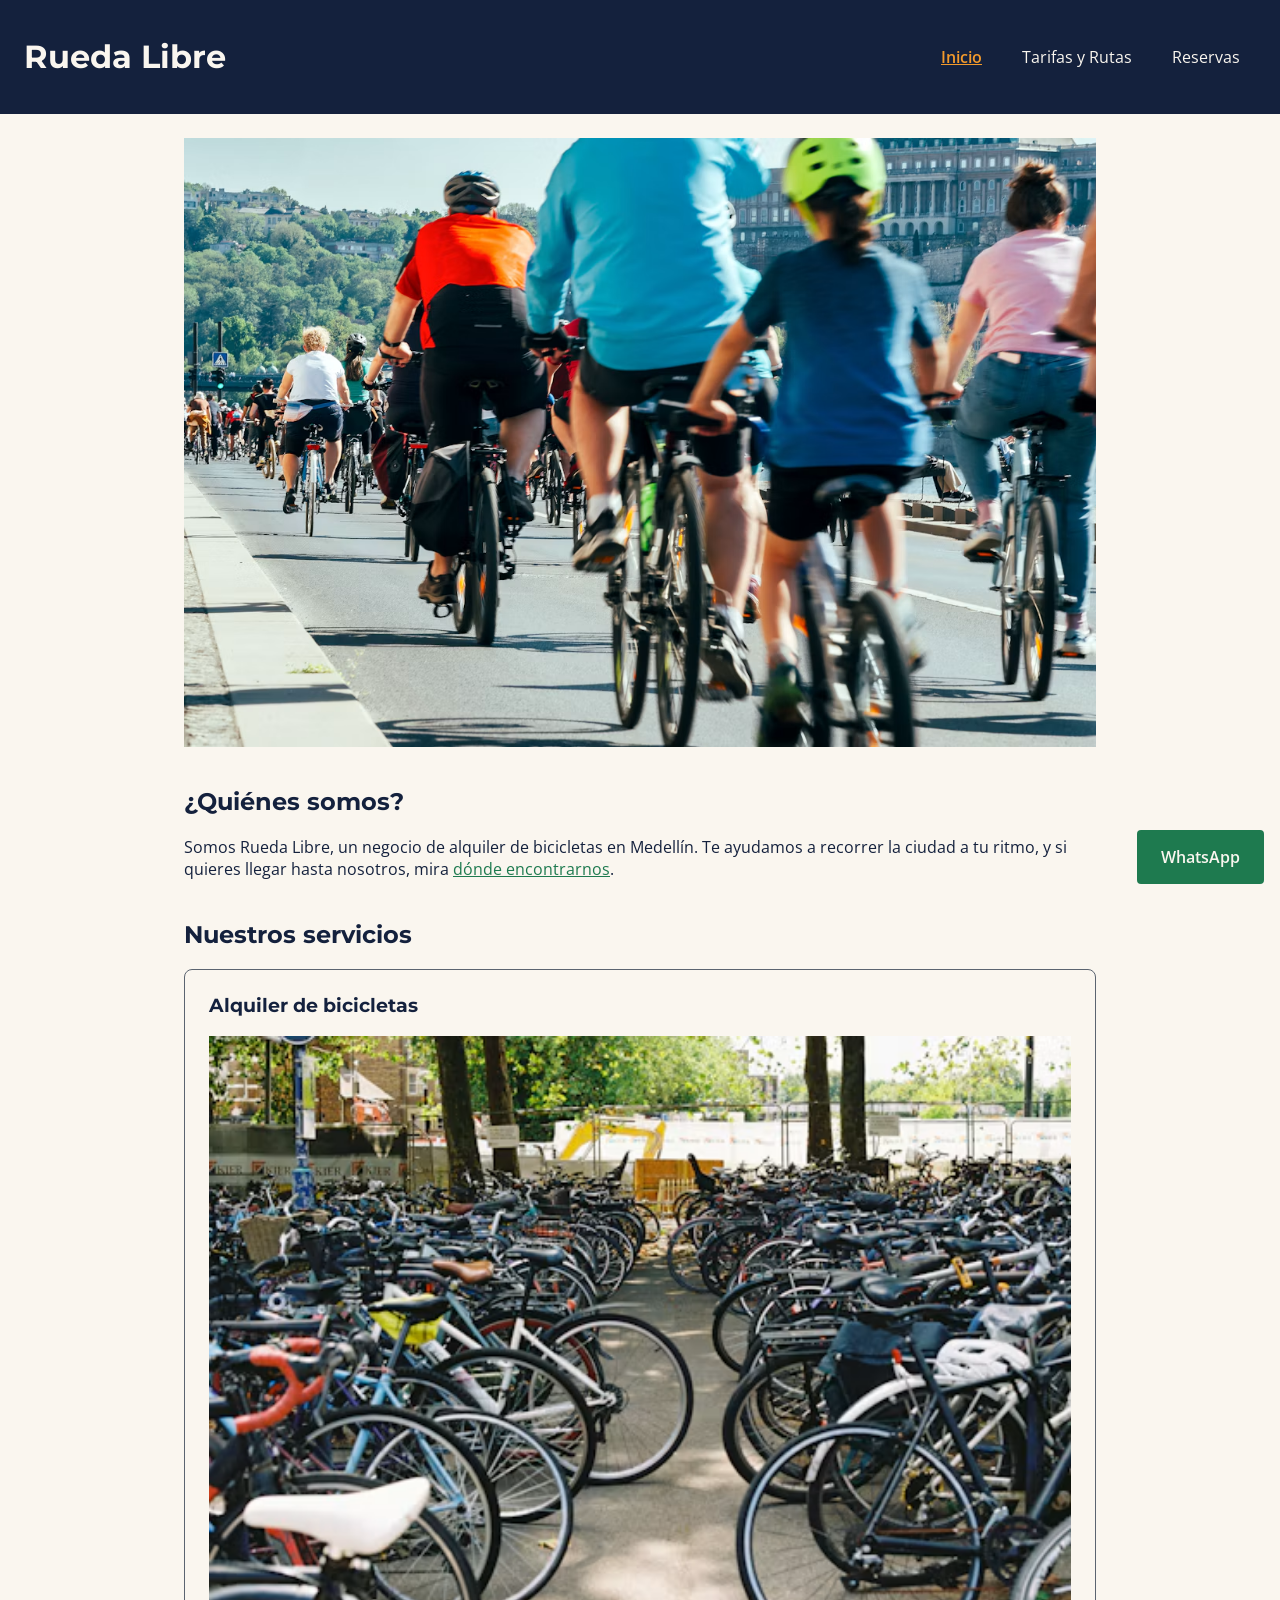
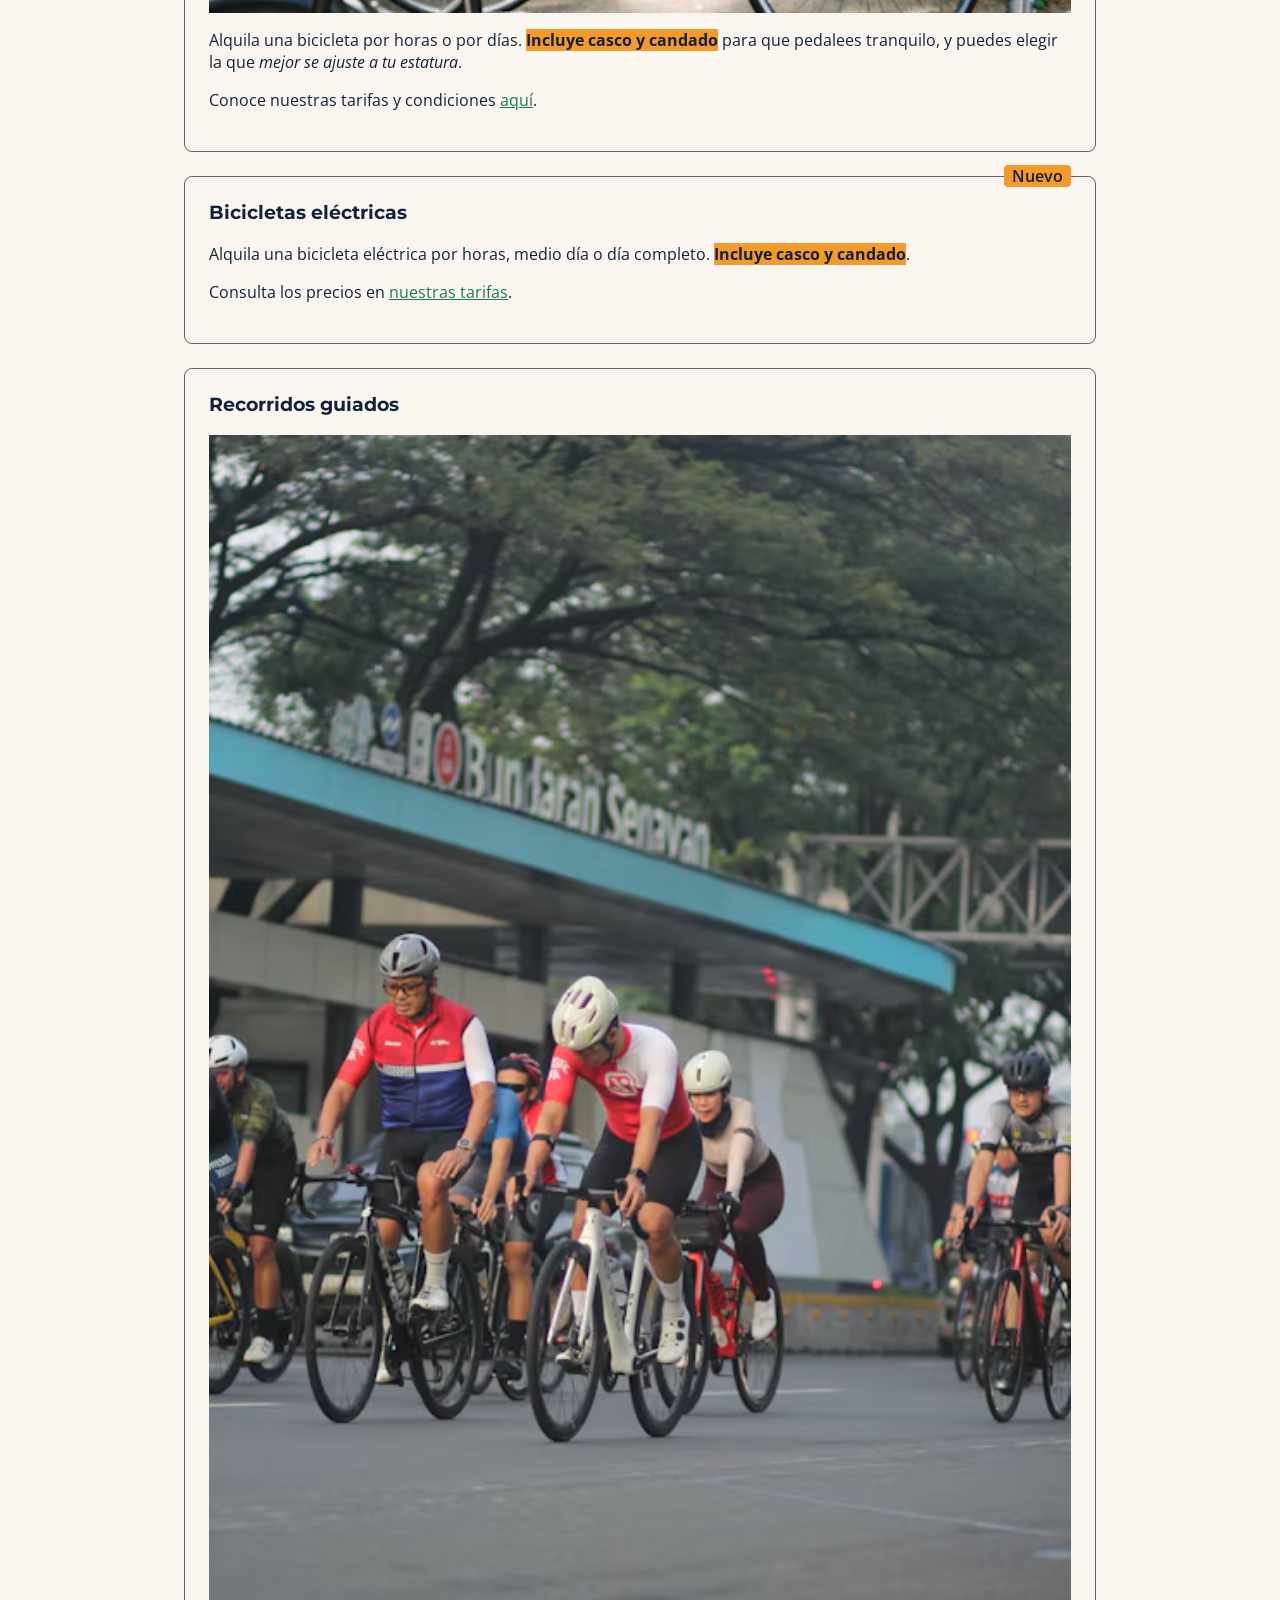
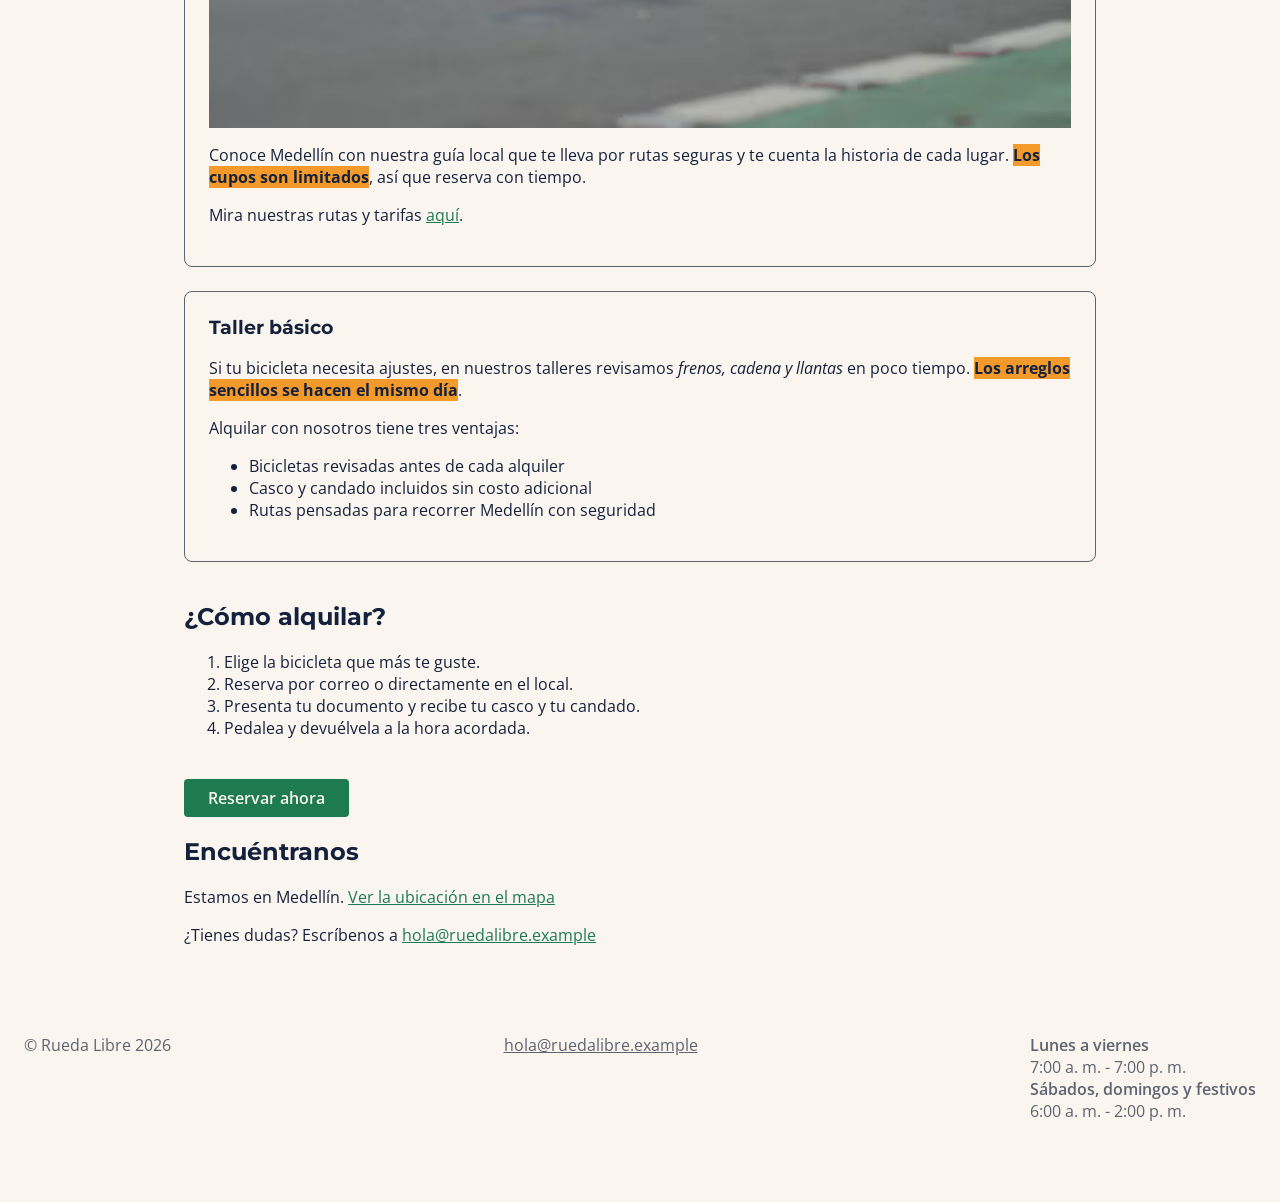
==== index.html @ 0b87446a "feat: distribuye encabezado, menu y pie con flexbox" ====
<!DOCTYPE html>
<html lang="es">

<head>
    <meta charset="UTF-8">
    <meta name="viewport" content="width=device-width, initial-scale=1.0">
    <meta name="description"
        content="Rueda Libre ofrece alquiler de bicicletas en Medellín para recorrer la ciudad a tu ritmo.">
    <title>Rueda Libre | Alquiler de bicicletas en Medellín</title>
    <link rel="preconnect" href="https://fonts.googleapis.com">
    <link rel="preconnect" href="https://fonts.gstatic.com" crossorigin>
    <link href="https://fonts.googleapis.com/css2?family=Montserrat:wght@700&family=Open+Sans:wght@400;600&display=swap" rel="stylesheet">
    <link rel="stylesheet" href="css/styles.css">
</head>

<body>
    <header>
        <h1>Rueda Libre</h1>
        <nav>
            <ul id="menu">
                <li><a class="activo" href="index.html">Inicio</a></li>
                <li><a href="paginas/tarifas.html">Tarifas y Rutas</a></li>
                <li><a href="paginas/reservas.html">Reservas</a></li>
            </ul>
        </nav>
    </header>
    <main>
        <img class="portada" src="img/portada.jpg" alt="Ciclistas recorriendo una calle en Medellín en bicicletas de alquiler" width="600">

        <section>
            <h2>¿Quiénes somos?</h2>
            <p>Somos Rueda Libre, un negocio de alquiler de bicicletas en Medellín. Te ayudamos a recorrer la ciudad a tu ritmo, y si quieres llegar hasta nosotros, mira <a href="#encuentranos">dónde encontrarnos</a>.</p>
        </section>

        <section>
            <h2>Nuestros servicios</h2>

            <article>
                <h3>Alquiler de bicicletas</h3>
                <img src="img/bicicleta.jpg" alt="Bicicletas urbanas estacionadas y apiladas sobre una pared" width="400">
                <p>Alquila una bicicleta por horas o por días. <strong>Incluye casco y candado</strong> para que pedalees tranquilo, y puedes elegir la que <em>mejor se ajuste a tu estatura</em>.</p>
                <p>Conoce nuestras tarifas y condiciones <a href="paginas/tarifas.html">aquí</a>.</p>
            </article>

            <article>
                <span class="etiqueta-nuevo">Nuevo</span>
                <h3>Bicicletas eléctricas</h3>
                <p>Alquila una bicicleta eléctrica por horas, medio día o día completo. <strong>Incluye casco y candado</strong>.</p>
                <p>Consulta los precios en <a href="paginas/tarifas.html">nuestras tarifas</a>.</p>
            </article>

            <article>
                <h3>Recorridos guiados</h3>
                <img src="img/ruta.jpg" alt="Grupo de ciclistas recorriendo la calle por una ruta dada" width="400">
                <p>Conoce Medellín con nuestra guía local que te lleva por rutas seguras y te cuenta la historia de cada lugar. <strong>Los cupos son limitados</strong>, así que reserva con tiempo.</p>
                <p>Mira nuestras rutas y tarifas <a href="paginas/tarifas.html#recorridos">aquí</a>.</p>
            </article>

            <article>
                <h3>Taller básico</h3>
                <p>Si tu bicicleta necesita ajustes, en nuestros talleres revisamos <em>frenos, cadena y llantas</em> en poco tiempo. <strong>Los arreglos sencillos se hacen el mismo día</strong>.</p>
                <p>Alquilar con nosotros tiene tres ventajas:</p>
                <ul>
                    <li>Bicicletas revisadas antes de cada alquiler</li>
                    <li>Casco y candado incluidos sin costo adicional</li>
                    <li>Rutas pensadas para recorrer Medellín con seguridad</li>
                </ul>
            </article>
        </section>

        <section>
            <h2>¿Cómo alquilar?</h2>
            <ol>
                <li>Elige la bicicleta que más te guste.</li>
                <li>Reserva por correo o directamente en el local.</li>
                <li>Presenta tu documento y recibe tu casco y tu candado.</li>
                <li>Pedalea y devuélvela a la hora acordada.</li>
            </ol>
        </section>

        <p><a class="btn-cta" href="paginas/reservas.html">Reservar ahora</a></p>

        <section id="encuentranos">
            <h2>Encuéntranos</h2>
            <p>Estamos en Medellín. <a href="https://maps.app.goo.gl/3kkaaQt13K77TyQ47" target="_blank" rel="noopener noreferrer">Ver la ubicación en el mapa</a></p>
            <p>¿Tienes dudas? Escríbenos a <a href="mailto:hola@ruedalibre.example">hola@ruedalibre.example</a></p>
        </section>
    </main>
    <footer>
        <p>&copy; Rueda Libre 2026</p>
        <address>
            <a href="mailto:hola@ruedalibre.example">hola@ruedalibre.example</a>
        </address>
        <dl>
            <dt>Lunes a viernes</dt>
            <dd>7:00 a. m. - 7:00 p. m.</dd>

            <dt>Sábados, domingos y festivos</dt>
            <dd>6:00 a. m. - 2:00 p. m.</dd>
        </dl>
    </footer>
    <a class="enlace-whatsapp" href="https://wa.me/573000000000" target="_blank" rel="noopener noreferrer">WhatsApp</a>
</body>

</html>
---- css/styles.css ----
/* ==========================================================
   Rueda Libre - Hoja de estilos
   Secciones:
     1. Variables
     2. Base
     3. Navegación (encabezado y menú)
     4. Componentes (incluye el pie de página)
     5. Formulario
   ========================================================== */


/* ----------------------------------------------------------
   1. VARIABLES
   ---------------------------------------------------------- */
:root {
    /* Colores de marca */
    --color-verde-ruta: #1E7A4F;
    --color-naranja-pedal: #F39A2B;
    --color-azul-noche: #14213D;
    --color-crema: #FAF6EF;
    --color-gris-asfalto: #5B6470;

    /* Tipografías, cada una con fuente de respaldo */
    --fuente-titulos: "Montserrat", Arial, sans-serif;
    --fuente-texto: "Open Sans", Arial, sans-serif;

    /* Escala de espaciado */
    --espacio-xs: 0.5rem;
    --espacio-sm: 1rem;
    --espacio-md: 1.5rem;
    --espacio-lg: 2.5rem;
    --espacio-xl: 5rem;
}


/* ----------------------------------------------------------
   2. BASE
   ---------------------------------------------------------- */

/* El ancho de cada elemento incluye relleno y borde */
*,
*::before,
*::after {
    box-sizing: border-box;
}

body {
    margin: 0;
    font-family: var(--fuente-texto);
    color: var(--color-azul-noche);
    background-color: var(--color-crema);
}

h1,
h2,
h3,
h4,
h5,
h6 {
    font-family: var(--fuente-titulos);
    font-weight: 700;
}

img {
    max-width: 100%;
    height: auto;
}

main {
    max-width: 60rem;
    margin: 0 auto;
    padding: var(--espacio-md);
}

section {
    margin-bottom: var(--espacio-lg);
}

strong {
    background-color: var(--color-naranja-pedal);
    color: var(--color-azul-noche);
}

/* Enlaces */
a {
    color: var(--color-verde-ruta);
}

a:hover {
    color: var(--color-azul-noche);
}

/* Indicador de foco compartido por enlaces y campos */
a:focus,
input:focus,
select:focus,
textarea:focus {
    outline: 3px solid var(--color-verde-ruta);
    outline-offset: 0.125rem;
}


/* ----------------------------------------------------------
   3. NAVEGACIÓN
   ---------------------------------------------------------- */

/* ENCABEZADO con Flexbox.
   Contenedor flexible: header. Elementos flexibles: sus hijos
   directos (el nombre o logo, y el nav). */
header {
    display: flex;
    flex-direction: row;               /* eje principal horizontal (es el valor por defecto) */
    justify-content: space-between;    /* nombre en un extremo y menú en el otro */
    align-items: center;               /* centrados verticalmente entre sí */
    flex-wrap: wrap;                   /* si no caben en una línea, el menú baja bajo el nombre */
    gap: var(--espacio-sm);            /* separación mínima entre nombre y menú */
    background-color: var(--color-azul-noche);
    color: var(--color-crema);
    padding: var(--espacio-sm) var(--espacio-md);
}

/* MENÚ con Flexbox.
   Contenedor flexible: el ul. Elementos flexibles: los li.
   gap reemplaza al margin-right y al inline-block de la semana 1. */
#menu {
    display: flex;
    flex-wrap: wrap;                   /* los enlaces pasan a otra línea cuando no caben */
    gap: var(--espacio-xs);            /* separación uniforme entre enlaces */
    list-style: none;                  /* quita las viñetas */
    margin: 0;                         /* quita el margen que el navegador pone al ul */
    padding: 0;
}

/* display: block hace que el relleno del enlace ocupe espacio real,
   sin necesitar inline-block */
#menu a {
    display: block;
    padding: var(--espacio-xs) var(--espacio-sm);
    color: var(--color-crema);
    text-decoration: none;
}

#menu a.activo {
    color: var(--color-naranja-pedal);
    font-weight: 600;
    text-decoration: underline;
}

/* Van después de ".activo": las dos reglas valen (1,1,1) y en un
   empate gana la última */
#menu a:hover,
#menu a:focus {
    background-color: var(--color-naranja-pedal);
    color: var(--color-azul-noche);
}

#menu a:focus {
    outline: 3px solid var(--color-crema);
    outline-offset: 0.125rem;
}


/* ----------------------------------------------------------
   4. COMPONENTES
   ---------------------------------------------------------- */

/* Portada de inicio */
.portada {
    display: block;
    width: 100%;
    min-height: 50vh;
    object-fit: cover;
    margin-bottom: var(--espacio-lg);
}

/* Tarjetas de servicios.
   position: relative convierte cada tarjeta en el punto de
   referencia de la etiqueta "Nuevo" */
article {
    position: relative;
    width: 100%;
    padding: var(--espacio-md);
    margin-bottom: var(--espacio-md);
    border: 1px solid var(--color-gris-asfalto);
    border-radius: 0.5rem;
}

article h3 {
    margin-top: 0;
}

article img {
    display: block;
    width: 100%;
}

/* Etiqueta "Nuevo": position: absolute la saca del flujo, así que
   no desplaza el contenido de la tarjeta */
.etiqueta-nuevo {
    position: absolute;
    top: -0.75rem;
    right: var(--espacio-md);
    padding: 0 var(--espacio-xs);
    border-radius: 0.25rem;
    background-color: var(--color-naranja-pedal);
    color: var(--color-azul-noche);
    font-weight: 600;
}

/* Tablas */
table {
    width: 100%;
    border-collapse: collapse;
    margin-bottom: var(--espacio-md);
}

caption {
    padding: var(--espacio-sm);
    font-weight: 600;
    text-align: left;
}

th,
td {
    padding: var(--espacio-sm);
    border: 1px solid var(--color-gris-asfalto);
    text-align: left;
}

thead th {
    background-color: var(--color-azul-noche);
    color: var(--color-crema);
}

/* Enlaces con apariencia de botón (llamada a la acción y WhatsApp):
   lo que comparten va agrupado */
.btn-cta,
.enlace-whatsapp {
    background-color: var(--color-verde-ruta);
    color: var(--color-crema);
    font-weight: 600;
    text-decoration: none;
    border-radius: 0.25rem;
}

.btn-cta {
    display: inline-block;
    padding: var(--espacio-xs) var(--espacio-md);
}

/* Enlace de WhatsApp siempre visible: position: fixed lo ancla a la
   ventana y se queda en la esquina inferior derecha al hacer scroll */
.enlace-whatsapp {
    position: fixed;
    right: var(--espacio-sm);
    bottom: var(--espacio-sm);
    z-index: 10;
    padding: var(--espacio-sm) var(--espacio-md);
}

.btn-cta:hover,
.btn-cta:focus,
.enlace-whatsapp:hover,
.enlace-whatsapp:focus {
    background-color: var(--color-naranja-pedal);
    color: var(--color-azul-noche);
}

.btn-cta:focus,
.enlace-whatsapp:focus {
    outline: 3px solid var(--color-azul-noche);
    outline-offset: 0.2rem;
}

/* PIE DE PÁGINA con Flexbox.
   Contenedor flexible: footer. Elementos flexibles: sus tres hijos
   directos (marca, contacto y horario). */
footer {
    display: flex;
    flex-direction: row;               /* los tres bloques en fila */
    justify-content: space-between;    /* separados de forma uniforme: el primero y el último tocan los extremos */
    align-items: flex-start;           /* alineados por arriba (no estirados ni centrados) */
    flex-wrap: wrap;                   /* en pantallas estrechas los bloques bajan de línea */
    gap: var(--espacio-md);            /* separación mínima entre bloques y entre líneas */
    color: var(--color-gris-asfalto);
    padding: var(--espacio-md);
    /* Deja libre la zona que cubre el enlace flotante de WhatsApp */
    padding-bottom: var(--espacio-xl);
}

/* Los tres bloques sin márgenes por defecto, para que queden
   alineados por arriba exactamente */
footer p,
footer address,
footer dl {
    margin: 0;
}

/* address viene en cursiva por defecto en el navegador */
footer address {
    font-style: normal;
}

/* dd trae un margen izquierdo por defecto */
footer dd {
    margin-left: 0;
}

footer dt {
    font-weight: 600;
}

footer a {
    color: var(--color-gris-asfalto);
}


/* ----------------------------------------------------------
   5. FORMULARIO
   ---------------------------------------------------------- */
fieldset {
    min-width: 0;
    margin: 0 0 var(--espacio-md);
    padding: var(--espacio-md);
    border: 1px solid var(--color-gris-asfalto);
    border-radius: 0.5rem;
}

legend {
    padding: 0 var(--espacio-xs);
    font-weight: 600;
}

fieldset p {
    margin: 0 0 var(--espacio-sm);
}

input,
select,
textarea {
    font-family: var(--fuente-texto);
    color: var(--color-azul-noche);
    border: 2px solid var(--color-gris-asfalto);
    border-radius: 0.25rem;
    padding: var(--espacio-xs);
}

input:not([type="radio"]):not([type="checkbox"]),
select,
textarea {
    display: block;
    width: 100%;
    margin-top: var(--espacio-xs);
}

input:focus,
select:focus,
textarea:focus {
    border-color: var(--color-verde-ruta);
}

button {
    background-color: var(--color-verde-ruta);
    color: var(--color-crema);
    font-family: var(--fuente-texto);
    font-weight: 600;
    padding: var(--espacio-sm) var(--espacio-lg);
    border: 2px solid var(--color-verde-ruta);
    border-radius: 0.25rem;
    cursor: pointer;
}

button:hover,
button:focus {
    background-color: var(--color-azul-noche);
    border-color: var(--color-azul-noche);
    color: var(--color-crema);
}

button:focus {
    outline: 3px solid var(--color-naranja-pedal);
    outline-offset: 0.2rem;
}
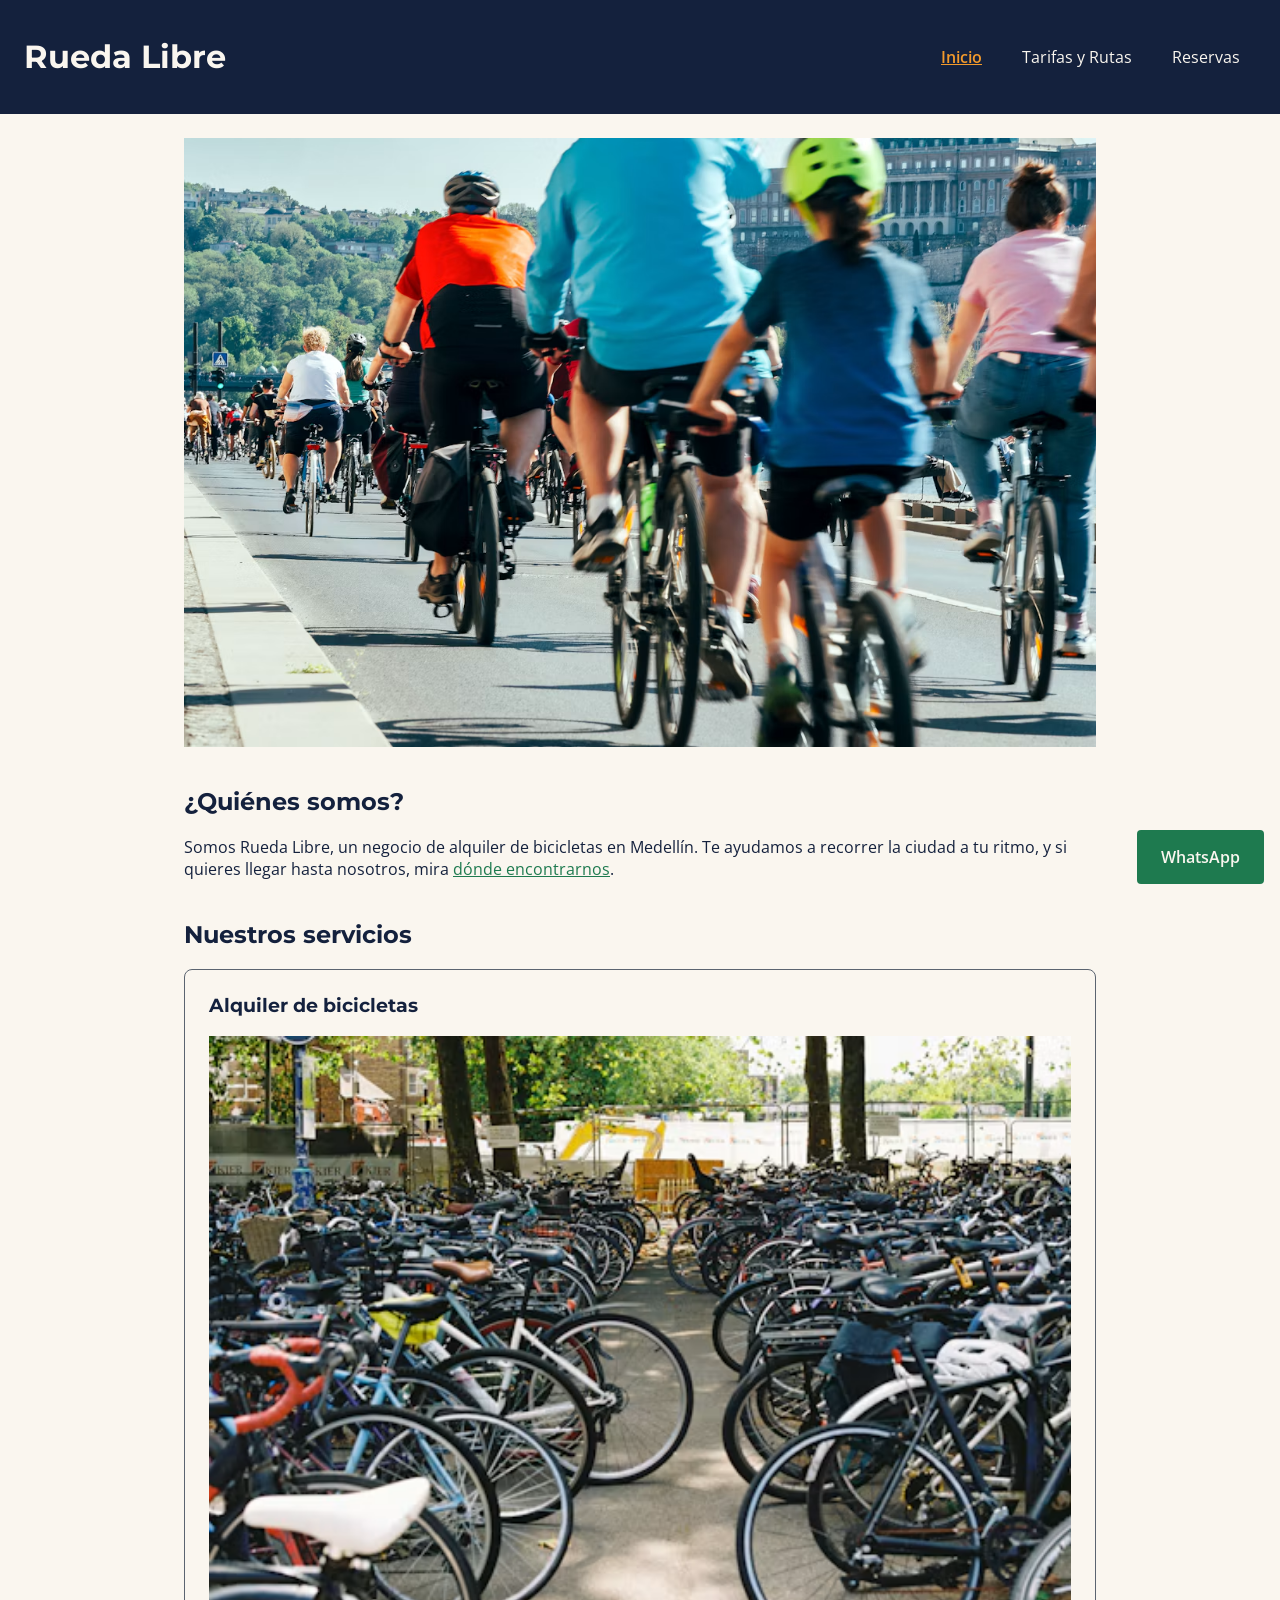
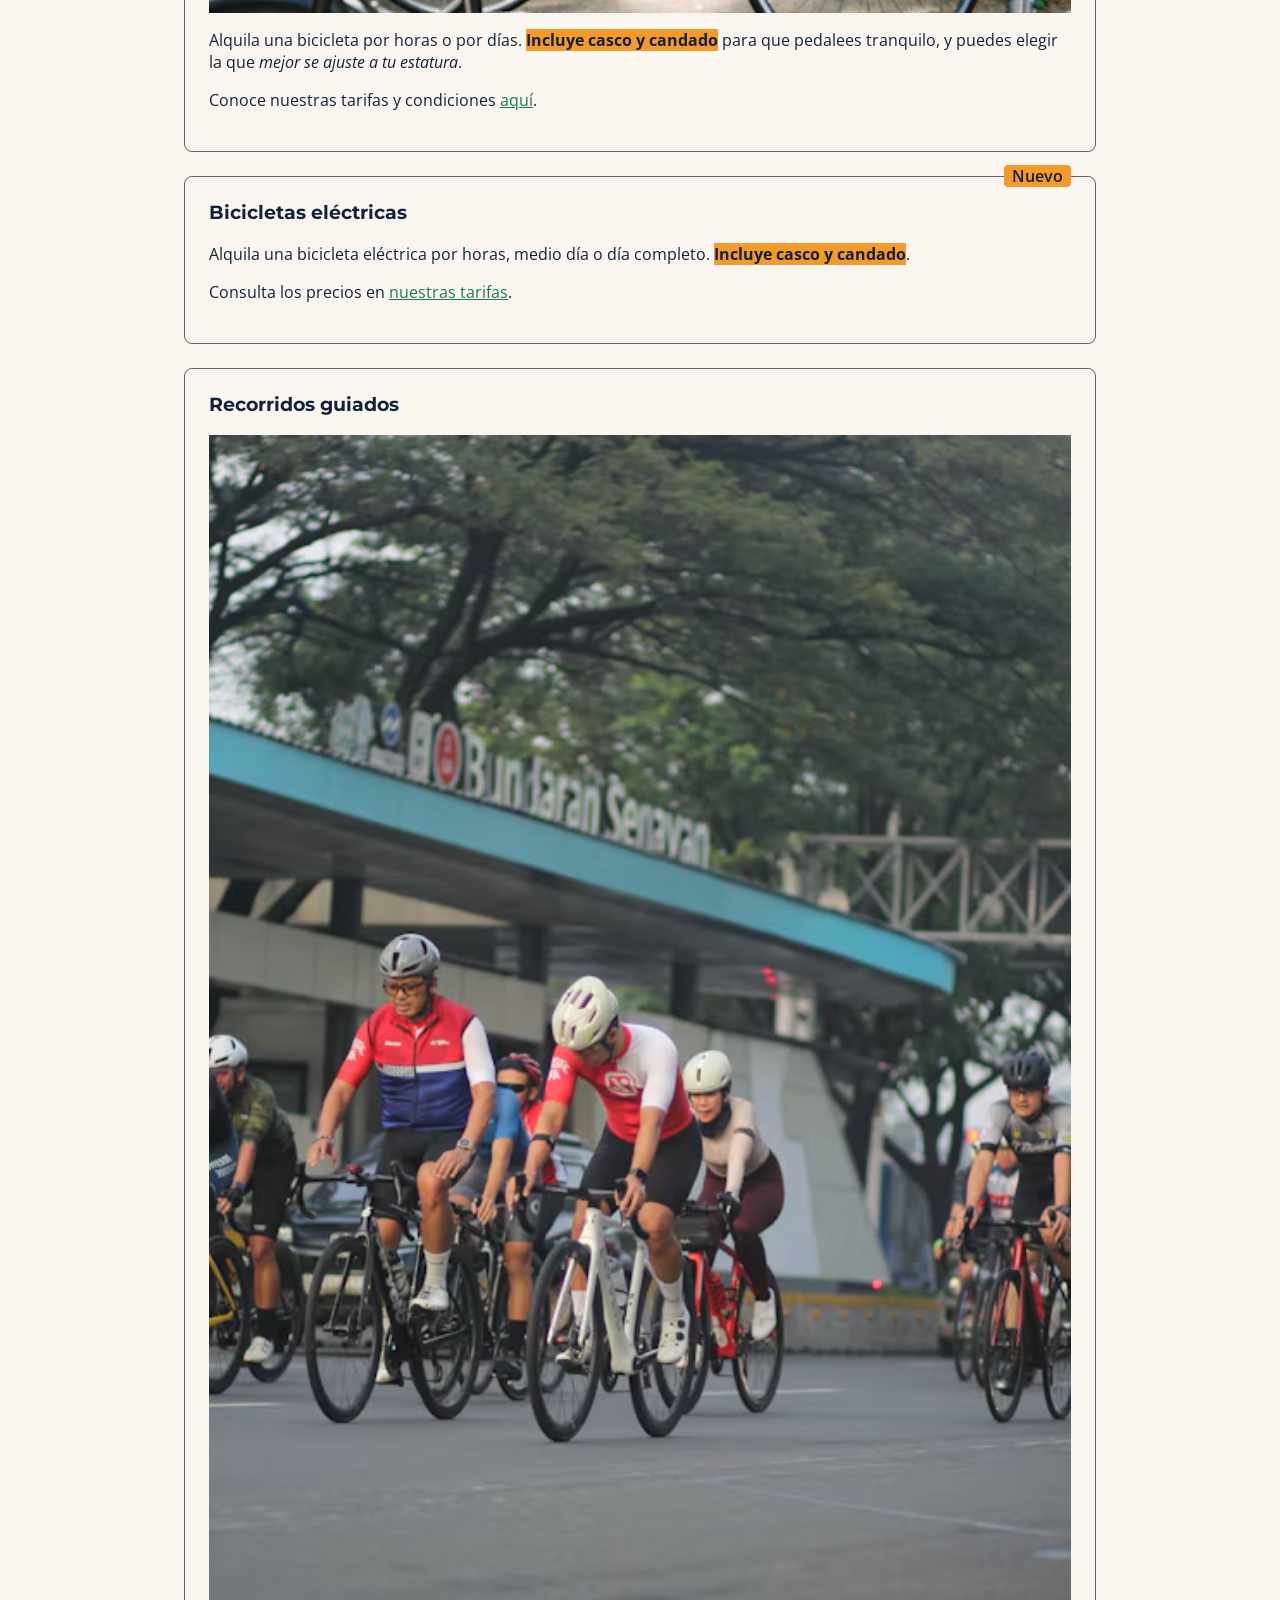
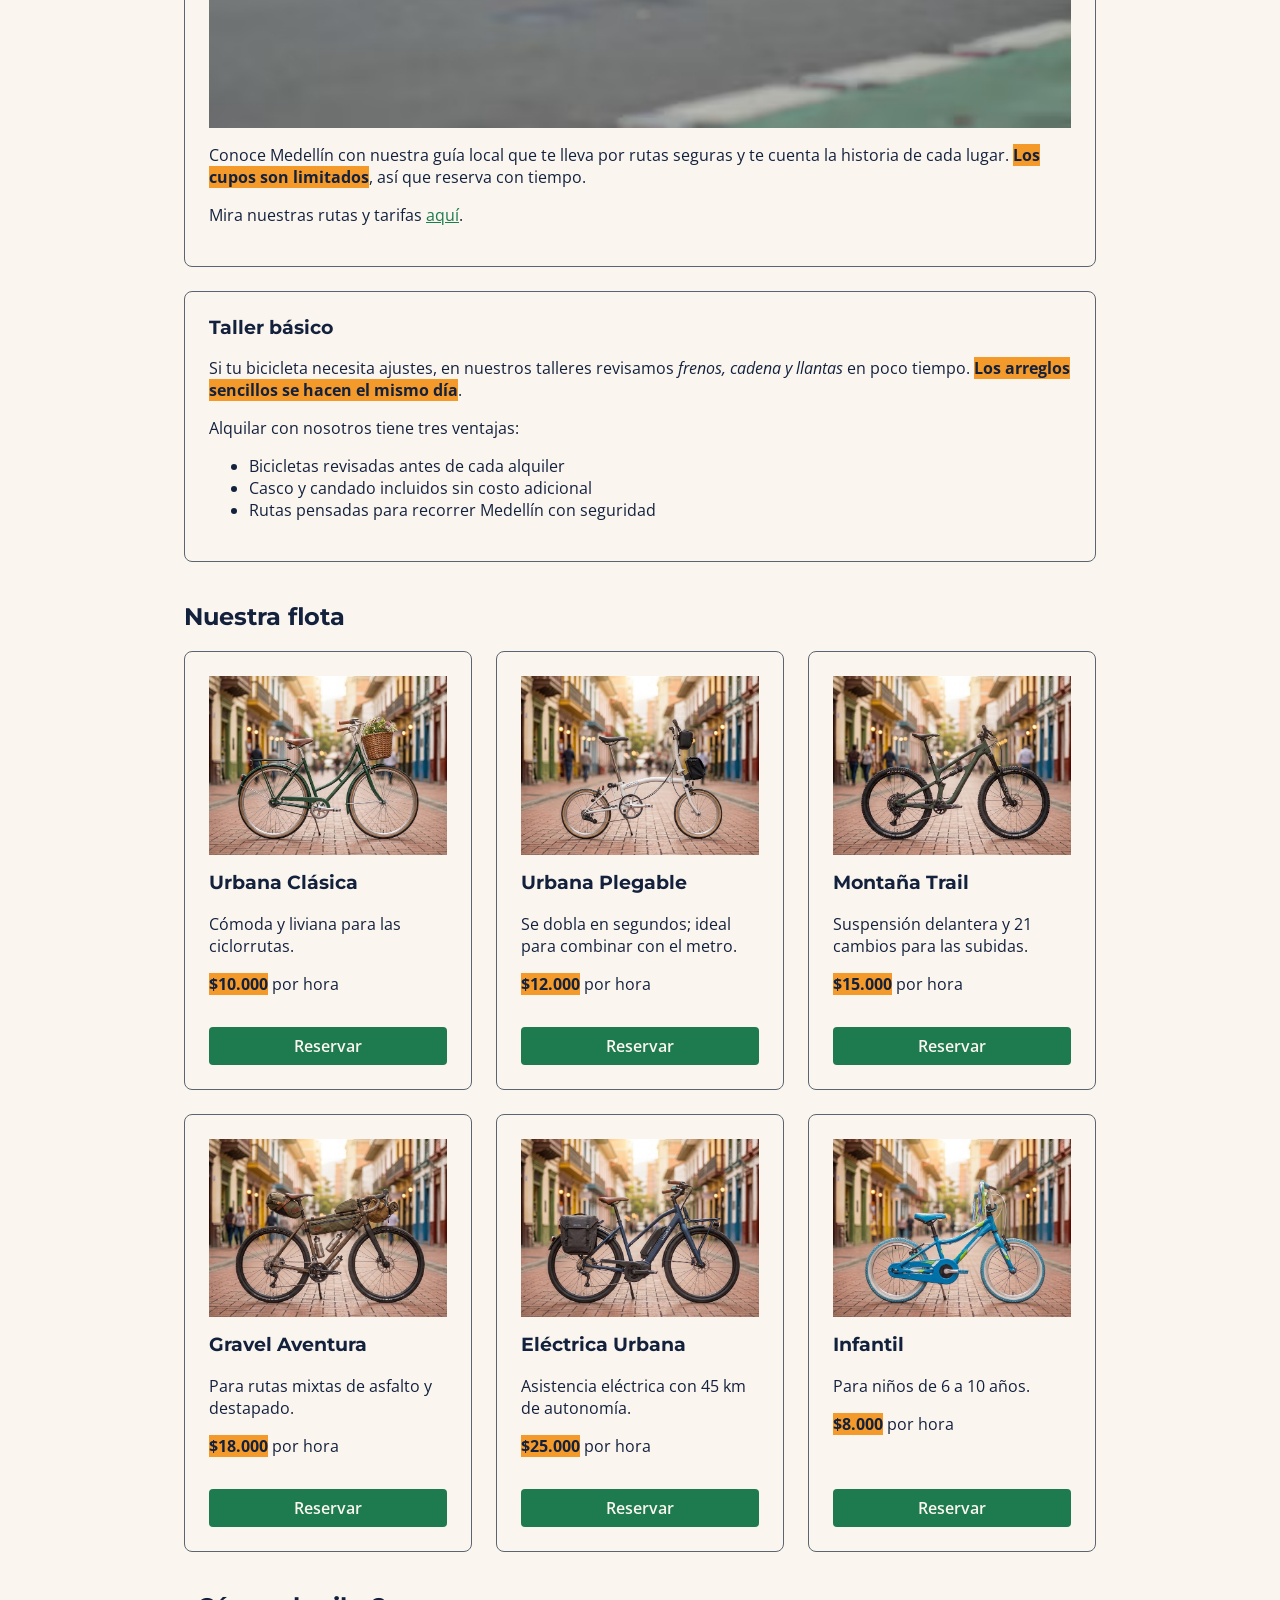
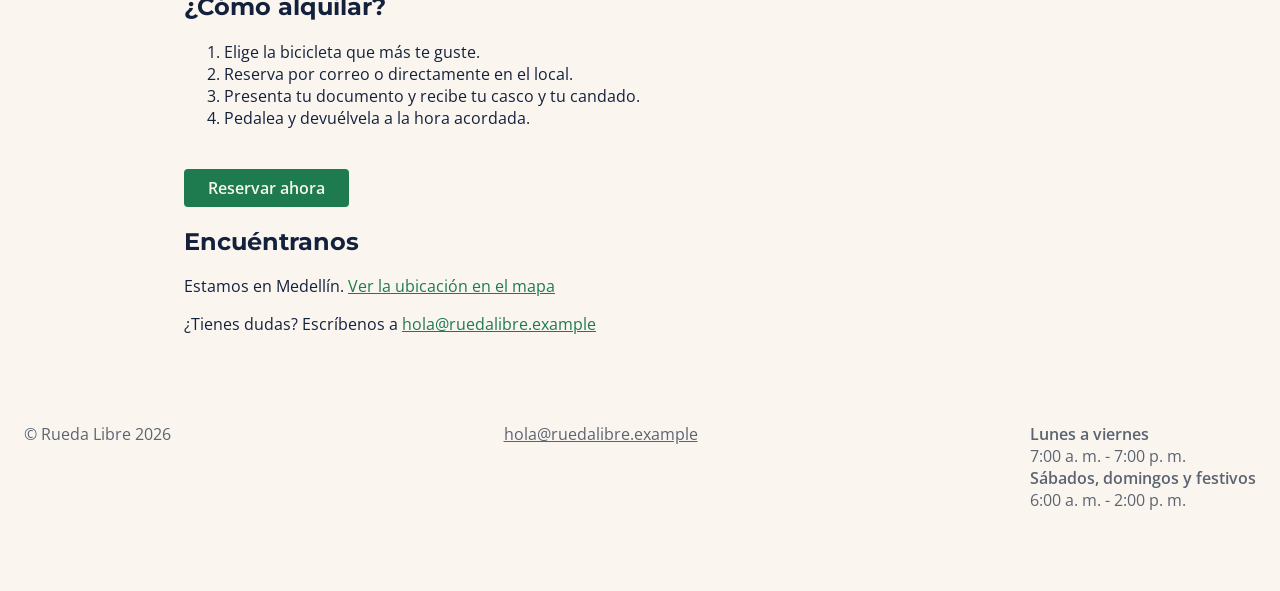
==== commit 8a1b322a: "Agrega sección Nuestra flota con Grid y Flexbox" ====
--- a/index.html
+++ b/index.html
@@ -69,6 +69,72 @@
         </section>
 
         <section>
+            <h2>Nuestra flota</h2>
+
+            <div class="flota-grid">
+                <article>
+                    <div class="modelo-info">
+                        <img src="img/flota/urbana-clasica.jpg" alt="Bicicleta Urbana Clásica" width="400" height="300">
+                        <h3>Urbana Clásica</h3>
+                        <p>Cómoda y liviana para las ciclorrutas.</p>
+                        <p><strong>$10.000</strong> por hora</p>
+                    </div>
+                    <a class="btn-cta" href="paginas/reservas.html" aria-label="Reservar Urbana Clásica">Reservar</a>
+                </article>
+
+                <article>
+                    <div class="modelo-info">
+                        <img src="img/flota/urbana-plegable.jpg" alt="Bicicleta Urbana Plegable" width="400" height="300">
+                        <h3>Urbana Plegable</h3>
+                        <p>Se dobla en segundos; ideal para combinar con el metro.</p>
+                        <p><strong>$12.000</strong> por hora</p>
+                    </div>
+                    <a class="btn-cta" href="paginas/reservas.html" aria-label="Reservar Urbana Plegable">Reservar</a>
+                </article>
+
+                <article>
+                    <div class="modelo-info">
+                        <img src="img/flota/montana-trail.jpg" alt="Bicicleta Montaña Trail" width="400" height="300">
+                        <h3>Montaña Trail</h3>
+                        <p>Suspensión delantera y 21 cambios para las subidas.</p>
+                        <p><strong>$15.000</strong> por hora</p>
+                    </div>
+                    <a class="btn-cta" href="paginas/reservas.html" aria-label="Reservar Montaña Trail">Reservar</a>
+                </article>
+
+                <article>
+                    <div class="modelo-info">
+                        <img src="img/flota/gravel-aventura.jpg" alt="Bicicleta Gravel Aventura" width="400" height="300">
+                        <h3>Gravel Aventura</h3>
+                        <p>Para rutas mixtas de asfalto y destapado.</p>
+                        <p><strong>$18.000</strong> por hora</p>
+                    </div>
+                    <a class="btn-cta" href="paginas/reservas.html" aria-label="Reservar Gravel Aventura">Reservar</a>
+                </article>
+
+                <article>
+                    <div class="modelo-info">
+                        <img src="img/flota/electrica-urbana.jpg" alt="Bicicleta Eléctrica Urbana" width="400" height="300">
+                        <h3>Eléctrica Urbana</h3>
+                        <p>Asistencia eléctrica con 45 km de autonomía.</p>
+                        <p><strong>$25.000</strong> por hora</p>
+                    </div>
+                    <a class="btn-cta" href="paginas/reservas.html" aria-label="Reservar Eléctrica Urbana">Reservar</a>
+                </article>
+
+                <article>
+                    <div class="modelo-info">
+                        <img src="img/flota/infantil.jpg" alt="Bicicleta Infantil" width="400" height="300">
+                        <h3>Infantil</h3>
+                        <p>Para niños de 6 a 10 años.</p>
+                        <p><strong>$8.000</strong> por hora</p>
+                    </div>
+                    <a class="btn-cta" href="paginas/reservas.html" aria-label="Reservar Infantil">Reservar</a>
+                </article>
+            </div>
+        </section>
+
+        <section>
             <h2>¿Cómo alquilar?</h2>
             <ol>
                 <li>Elige la bicicleta que más te guste.</li>
--- a/css/styles.css
+++ b/css/styles.css
@@ -1,30 +1,12 @@
-/* ==========================================================
-   Rueda Libre - Hoja de estilos
-   Secciones:
-     1. Variables
-     2. Base
-     3. Navegación (encabezado y menú)
-     4. Componentes (incluye el pie de página)
-     5. Formulario
-   ========================================================== */
-
-
-/* ----------------------------------------------------------
-   1. VARIABLES
-   ---------------------------------------------------------- */
+/* 1. VARIABLES */
 :root {
-    /* Colores de marca */
     --color-verde-ruta: #1E7A4F;
     --color-naranja-pedal: #F39A2B;
     --color-azul-noche: #14213D;
     --color-crema: #FAF6EF;
     --color-gris-asfalto: #5B6470;
-
-    /* Tipografías, cada una con fuente de respaldo */
     --fuente-titulos: "Montserrat", Arial, sans-serif;
     --fuente-texto: "Open Sans", Arial, sans-serif;
-
-    /* Escala de espaciado */
     --espacio-xs: 0.5rem;
     --espacio-sm: 1rem;
     --espacio-md: 1.5rem;
@@ -32,12 +14,7 @@
     --espacio-xl: 5rem;
 }
 
-
-/* ----------------------------------------------------------
-   2. BASE
-   ---------------------------------------------------------- */
-
-/* El ancho de cada elemento incluye relleno y borde */
+/* 2. BASE */
 *,
 *::before,
 *::after {
@@ -81,7 +58,6 @@
     color: var(--color-azul-noche);
 }
 
-/* Enlaces */
 a {
     color: var(--color-verde-ruta);
 }
@@ -90,7 +66,6 @@
     color: var(--color-azul-noche);
 }
 
-/* Indicador de foco compartido por enlaces y campos */
 a:focus,
 input:focus,
 select:focus,
@@ -99,40 +74,28 @@
     outline-offset: 0.125rem;
 }
 
-
-/* ----------------------------------------------------------
-   3. NAVEGACIÓN
-   ---------------------------------------------------------- */
-
-/* ENCABEZADO con Flexbox.
-   Contenedor flexible: header. Elementos flexibles: sus hijos
-   directos (el nombre o logo, y el nav). */
+/* 3. NAVEGACIÓN */
 header {
     display: flex;
-    flex-direction: row;               /* eje principal horizontal (es el valor por defecto) */
-    justify-content: space-between;    /* nombre en un extremo y menú en el otro */
-    align-items: center;               /* centrados verticalmente entre sí */
-    flex-wrap: wrap;                   /* si no caben en una línea, el menú baja bajo el nombre */
-    gap: var(--espacio-sm);            /* separación mínima entre nombre y menú */
+    flex-direction: row;
+    justify-content: space-between;
+    align-items: center;
+    flex-wrap: wrap;
+    gap: var(--espacio-sm);
     background-color: var(--color-azul-noche);
     color: var(--color-crema);
     padding: var(--espacio-sm) var(--espacio-md);
 }
 
-/* MENÚ con Flexbox.
-   Contenedor flexible: el ul. Elementos flexibles: los li.
-   gap reemplaza al margin-right y al inline-block de la semana 1. */
 #menu {
     display: flex;
-    flex-wrap: wrap;                   /* los enlaces pasan a otra línea cuando no caben */
-    gap: var(--espacio-xs);            /* separación uniforme entre enlaces */
-    list-style: none;                  /* quita las viñetas */
-    margin: 0;                         /* quita el margen que el navegador pone al ul */
+    flex-wrap: wrap;
+    gap: var(--espacio-xs);
+    list-style: none;
+    margin: 0;
     padding: 0;
 }
 
-/* display: block hace que el relleno del enlace ocupe espacio real,
-   sin necesitar inline-block */
 #menu a {
     display: block;
     padding: var(--espacio-xs) var(--espacio-sm);
@@ -146,8 +109,6 @@
     text-decoration: underline;
 }
 
-/* Van después de ".activo": las dos reglas valen (1,1,1) y en un
-   empate gana la última */
 #menu a:hover,
 #menu a:focus {
     background-color: var(--color-naranja-pedal);
@@ -159,12 +120,7 @@
     outline-offset: 0.125rem;
 }
 
-
-/* ----------------------------------------------------------
-   4. COMPONENTES
-   ---------------------------------------------------------- */
-
-/* Portada de inicio */
+/* 4. COMPONENTES */
 .portada {
     display: block;
     width: 100%;
@@ -173,9 +129,6 @@
     margin-bottom: var(--espacio-lg);
 }
 
-/* Tarjetas de servicios.
-   position: relative convierte cada tarjeta en el punto de
-   referencia de la etiqueta "Nuevo" */
 article {
     position: relative;
     width: 100%;
@@ -194,8 +147,6 @@
     width: 100%;
 }
 
-/* Etiqueta "Nuevo": position: absolute la saca del flujo, así que
-   no desplaza el contenido de la tarjeta */
 .etiqueta-nuevo {
     position: absolute;
     top: -0.75rem;
@@ -207,7 +158,6 @@
     font-weight: 600;
 }
 
-/* Tablas */
 table {
     width: 100%;
     border-collapse: collapse;
@@ -232,8 +182,6 @@
     color: var(--color-crema);
 }
 
-/* Enlaces con apariencia de botón (llamada a la acción y WhatsApp):
-   lo que comparten va agrupado */
 .btn-cta,
 .enlace-whatsapp {
     background-color: var(--color-verde-ruta);
@@ -248,8 +196,6 @@
     padding: var(--espacio-xs) var(--espacio-md);
 }
 
-/* Enlace de WhatsApp siempre visible: position: fixed lo ancla a la
-   ventana y se queda en la esquina inferior derecha al hacer scroll */
 .enlace-whatsapp {
     position: fixed;
     right: var(--espacio-sm);
@@ -272,36 +218,53 @@
     outline-offset: 0.2rem;
 }
 
-/* PIE DE PÁGINA con Flexbox.
-   Contenedor flexible: footer. Elementos flexibles: sus tres hijos
-   directos (marca, contacto y horario). */
+.flota-grid {
+    display: grid;
+    grid-template-columns: repeat(auto-fit, minmax(17rem, 1fr));
+    gap: var(--espacio-md);
+    align-items: stretch;
+}
+
+.flota-grid article {
+    display: flex;
+    flex-direction: column;
+    justify-content: space-between;
+    margin-bottom: 0;
+}
+
+.flota-grid img {
+    aspect-ratio: 4 / 3;
+    object-fit: cover;
+    margin-bottom: var(--espacio-sm);
+}
+
+.flota-grid .btn-cta {
+    margin-top: var(--espacio-sm);
+    text-align: center;
+}
+
 footer {
     display: flex;
-    flex-direction: row;               /* los tres bloques en fila */
-    justify-content: space-between;    /* separados de forma uniforme: el primero y el último tocan los extremos */
-    align-items: flex-start;           /* alineados por arriba (no estirados ni centrados) */
-    flex-wrap: wrap;                   /* en pantallas estrechas los bloques bajan de línea */
-    gap: var(--espacio-md);            /* separación mínima entre bloques y entre líneas */
+    flex-direction: row;
+    justify-content: space-between;
+    align-items: flex-start;
+    flex-wrap: wrap;
+    gap: var(--espacio-md);
     color: var(--color-gris-asfalto);
     padding: var(--espacio-md);
-    /* Deja libre la zona que cubre el enlace flotante de WhatsApp */
     padding-bottom: var(--espacio-xl);
 }
 
-/* Los tres bloques sin márgenes por defecto, para que queden
-   alineados por arriba exactamente */
 footer p,
 footer address,
 footer dl {
     margin: 0;
 }
 
-/* address viene en cursiva por defecto en el navegador */
 footer address {
     font-style: normal;
 }
 
-/* dd trae un margen izquierdo por defecto */
 footer dd {
     margin-left: 0;
 }
@@ -314,10 +277,7 @@
     color: var(--color-gris-asfalto);
 }
 
-
-/* ----------------------------------------------------------
-   5. FORMULARIO
-   ---------------------------------------------------------- */
+/* 5. FORMULARIO */
 fieldset {
     min-width: 0;
     margin: 0 0 var(--espacio-md);
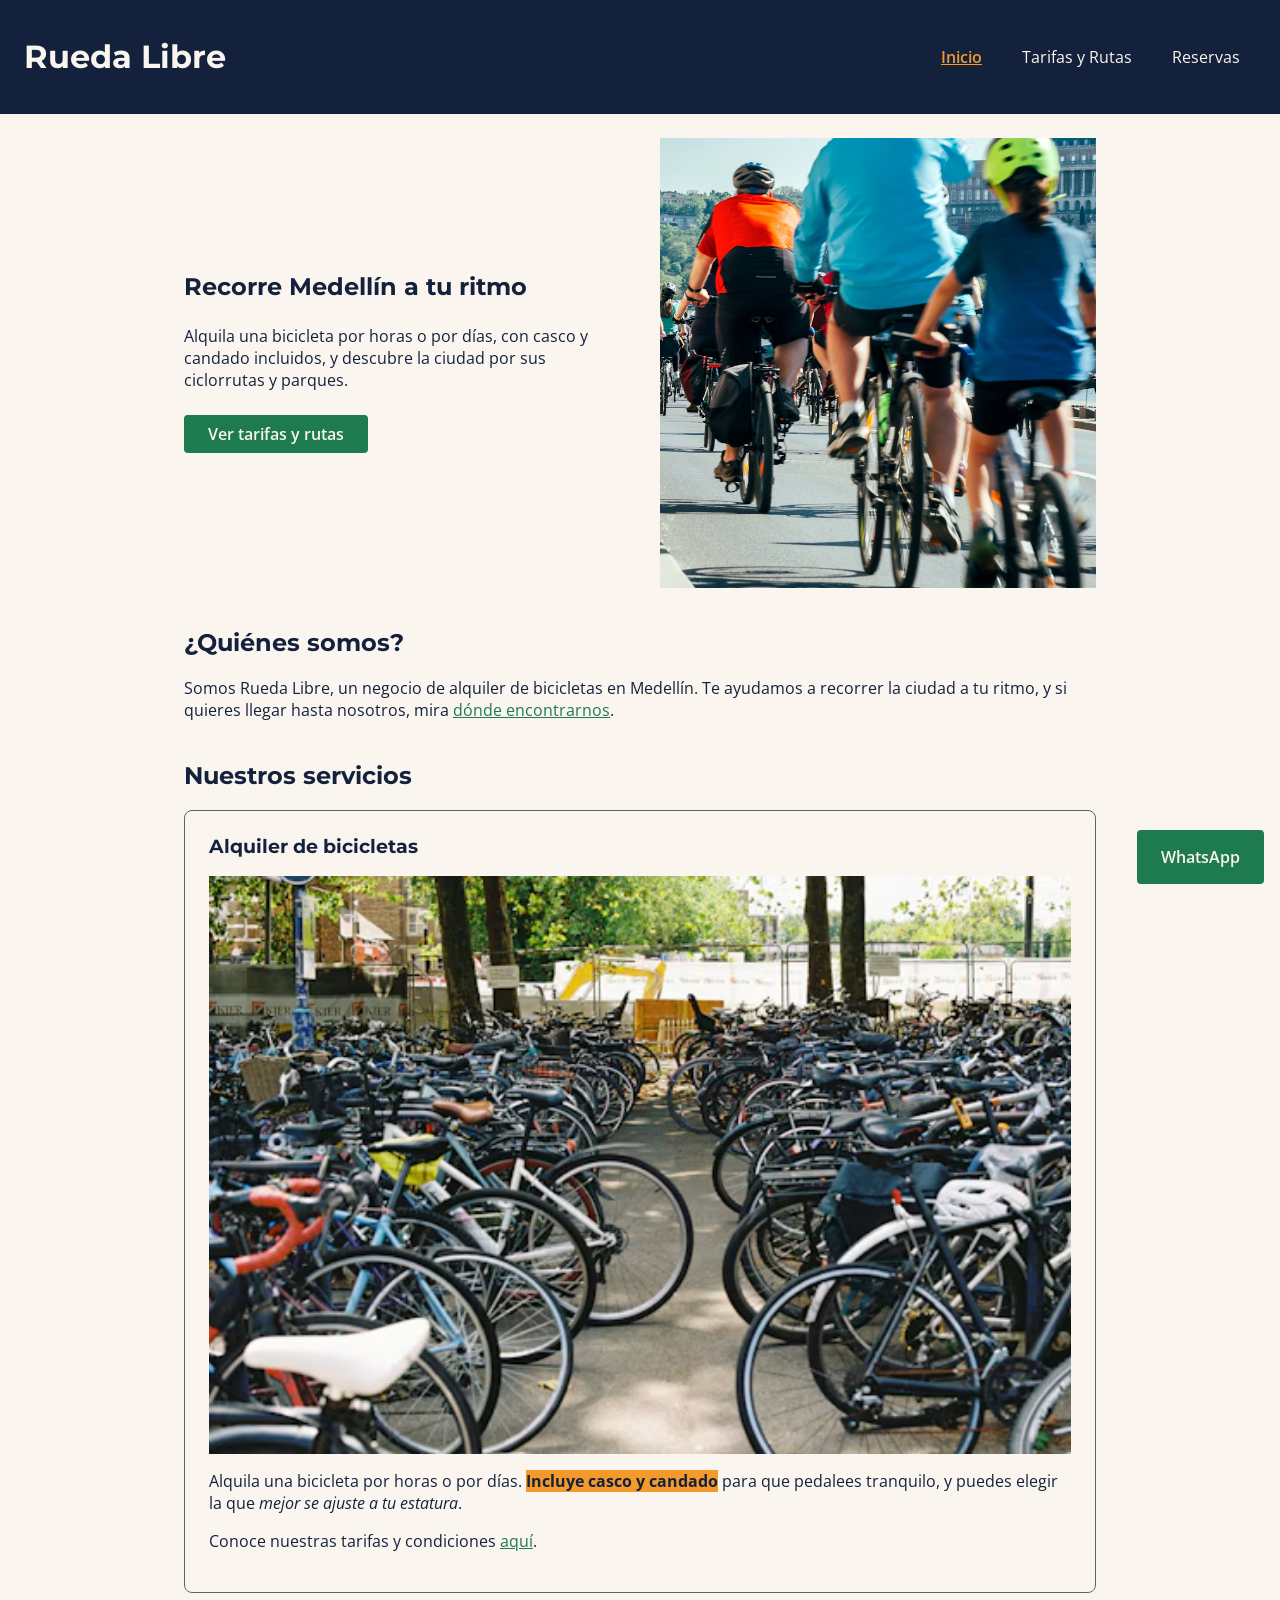
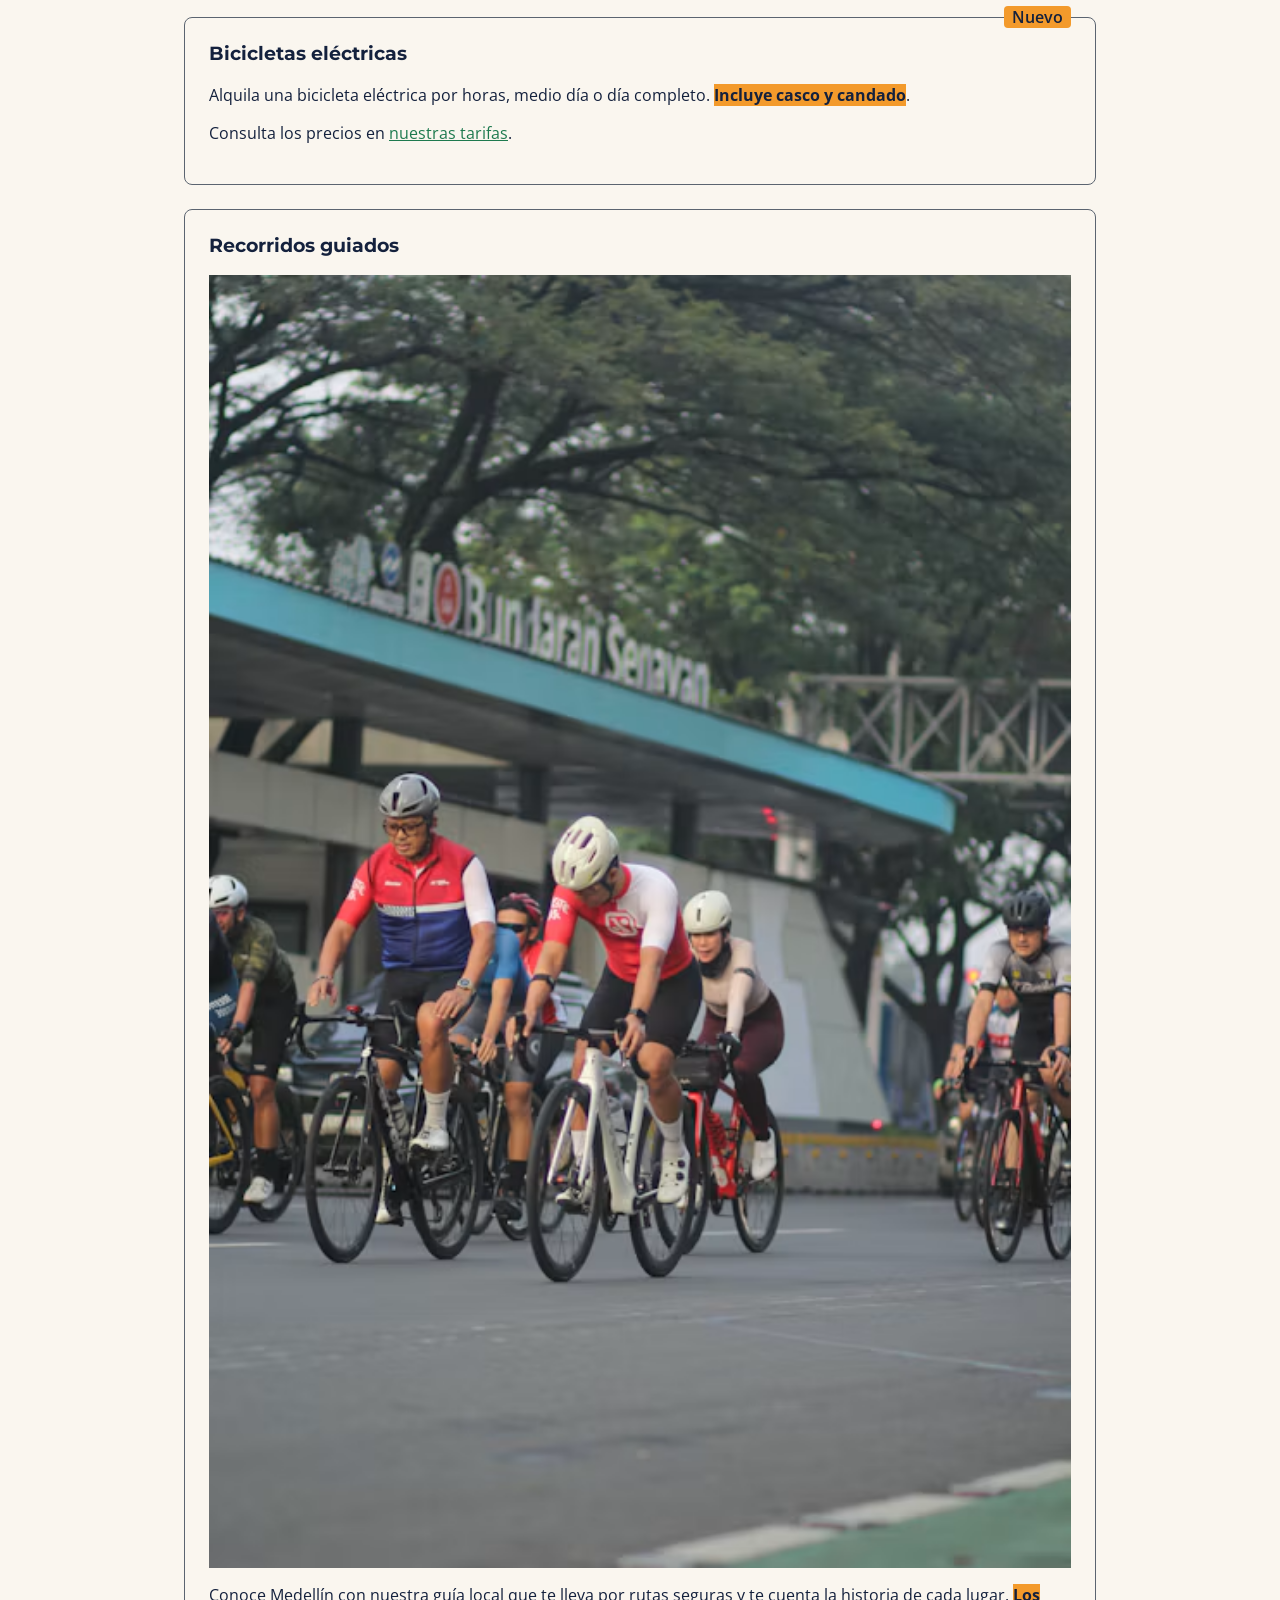
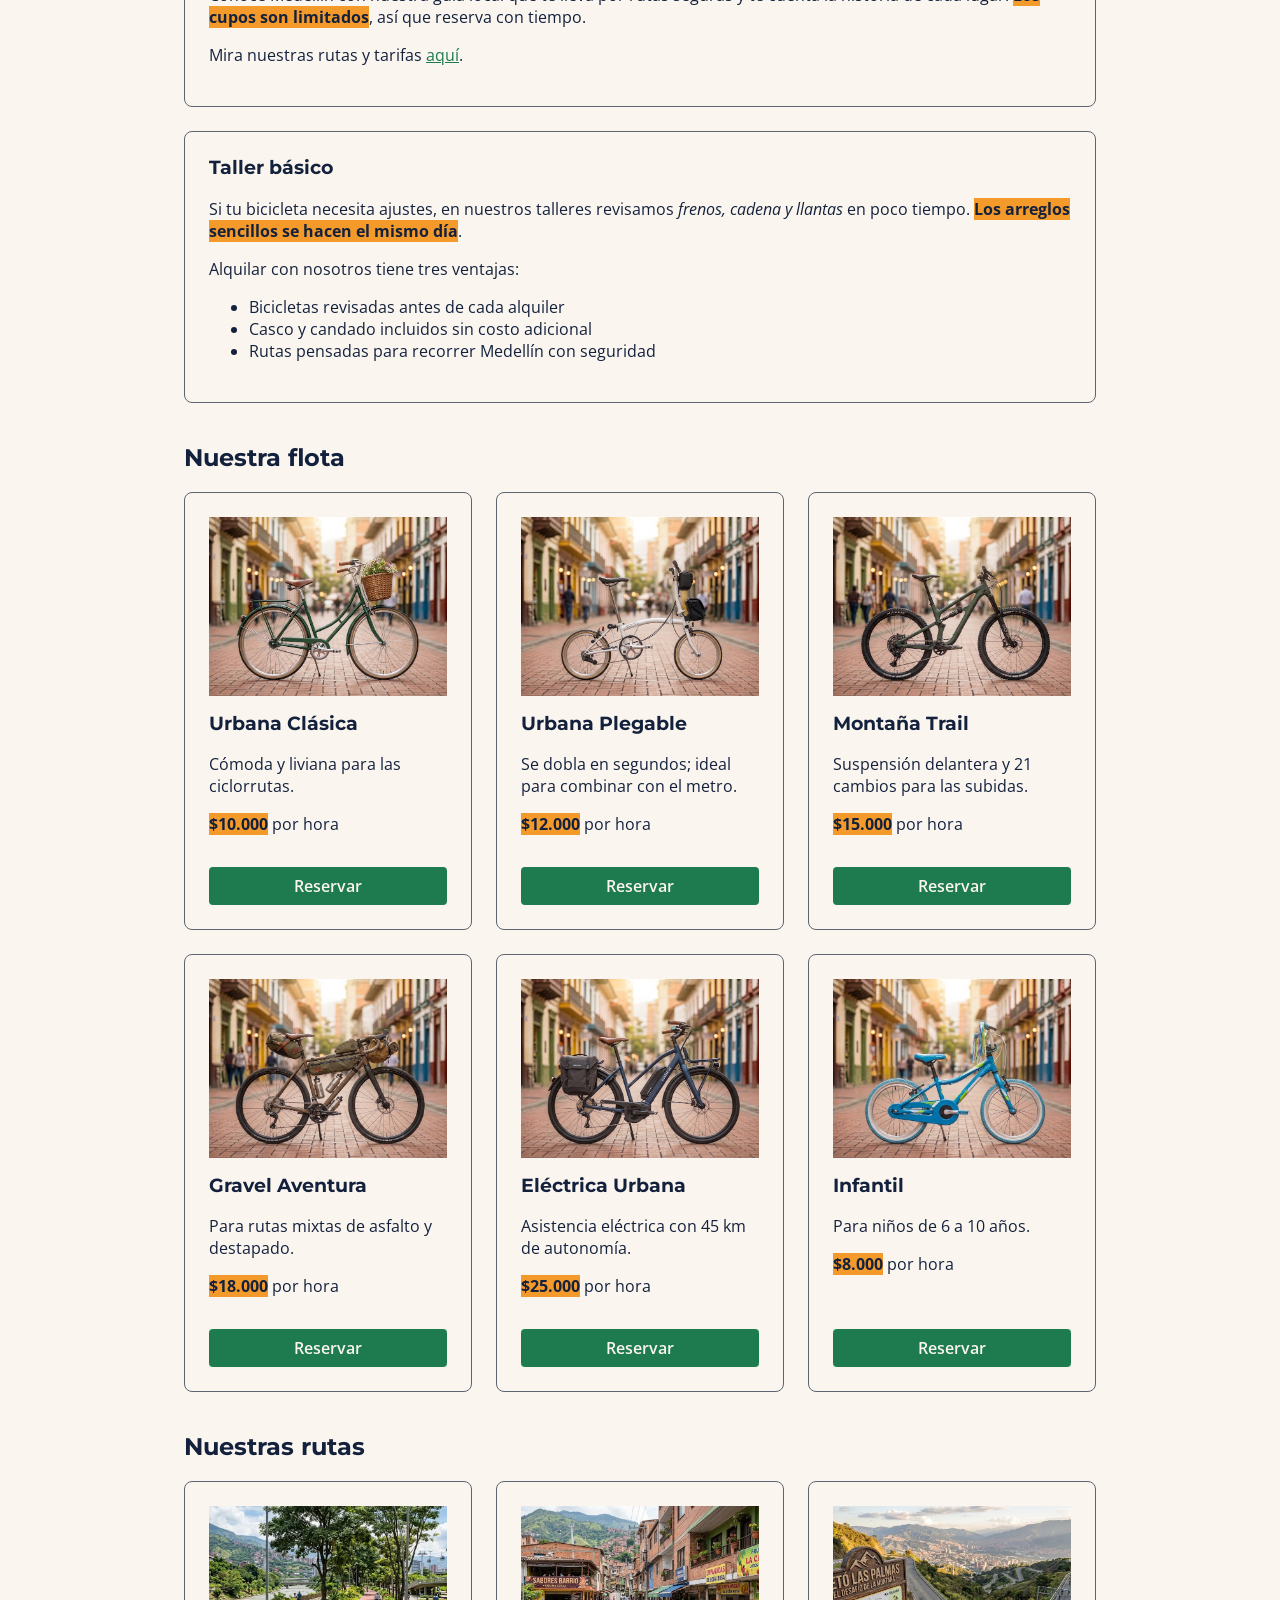
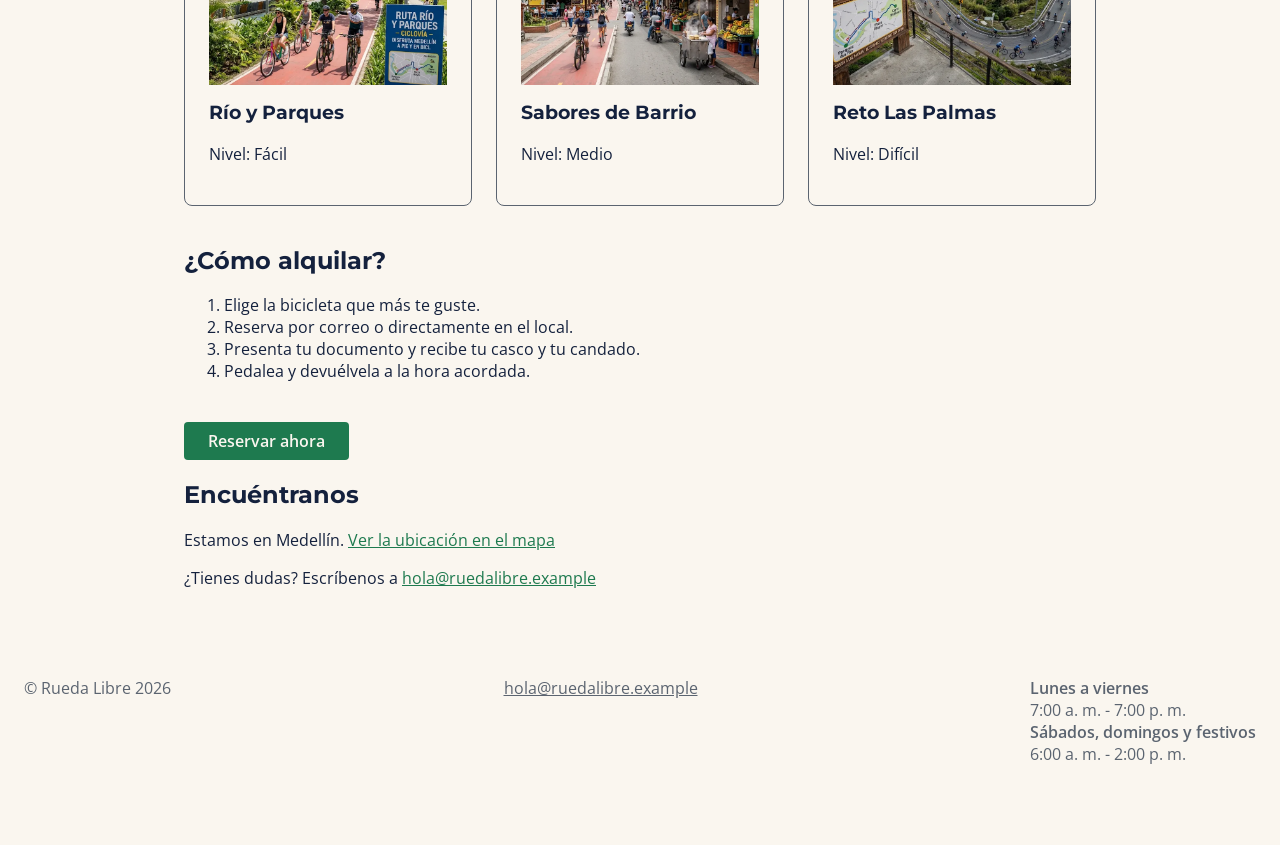
==== commit 44dba25d: "layout con Grid y Flexbox (portada, rutas, reservas)" ====
--- a/index.html
+++ b/index.html
@@ -25,7 +25,14 @@
         </nav>
     </header>
     <main>
-        <img class="portada" src="img/portada.jpg" alt="Ciclistas recorriendo una calle en Medellín en bicicletas de alquiler" width="600">
+        <section class="hero">
+            <div class="hero-texto">
+                <h2>Recorre Medellín a tu ritmo</h2>
+                <p>Alquila una bicicleta por horas o por días, con casco y candado incluidos, y descubre la ciudad por sus ciclorrutas y parques.</p>
+                <p><a class="btn-cta" href="paginas/tarifas.html">Ver tarifas y rutas</a></p>
+            </div>
+            <img class="portada" src="img/portada.jpg" alt="Ciclistas recorriendo una calle en Medellín en bicicletas de alquiler" width="600">
+        </section>
 
         <section>
             <h2>¿Quiénes somos?</h2>
@@ -130,6 +137,32 @@
                         <p><strong>$8.000</strong> por hora</p>
                     </div>
                     <a class="btn-cta" href="paginas/reservas.html" aria-label="Reservar Infantil">Reservar</a>
+                </article>
+
+            
+            </div>
+        </section>
+
+        <section>
+            <h2>Nuestras rutas</h2>
+
+            <div class="rutas-grid">
+                <article>
+                    <img src="img/rutas/rio-parques.jpg" alt="Ciclistas en la ruta Río y Parques" width="400" height="300">
+                    <h3>Río y Parques</h3>
+                    <p>Nivel: Fácil</p>
+                </article>
+
+                <article>
+                    <img src="img/rutas/sabores-barrio.jpg" alt="Ciclistas en la ruta Sabores de Barrio" width="400" height="300">
+                    <h3>Sabores de Barrio</h3>
+                    <p>Nivel: Medio</p>
+                </article>
+
+                <article>
+                    <img src="img/rutas/reto-las-palmas.jpg" alt="Ciclistas en la ruta Reto Las Palmas" width="400" height="300">
+                    <h3>Reto Las Palmas</h3>
+                    <p>Nivel: Difícil</p>
                 </article>
             </div>
         </section>
--- a/css/styles.css
+++ b/css/styles.css
@@ -243,6 +243,78 @@
     text-align: center;
 }
 
+.hero {
+    display: grid;
+    grid-template-columns: 1fr 1fr;
+    gap: var(--espacio-lg);
+}
+
+.hero-texto {
+    display: flex;
+    flex-direction: column;
+    justify-content: center;
+    gap: var(--espacio-md);
+}
+
+.hero-texto h2,
+.hero-texto p {
+    margin: 0;
+}
+
+.hero .portada {
+    margin-bottom: 0;
+}
+
+.rutas-grid {
+    display: grid;
+    grid-template-columns: repeat(3, 1fr);
+    gap: var(--espacio-md);
+}
+
+.rutas-grid article {
+    margin-bottom: 0;
+}
+
+.rutas-grid img {
+    aspect-ratio: 4 / 3;
+    object-fit: cover;
+    margin-bottom: var(--espacio-sm);
+}
+
+.reservas-layout {
+    display: grid;
+    grid-template-columns: 2fr 1fr;
+    gap: var(--espacio-lg);
+    align-items: start;
+}
+
+.reservas-layout aside {
+    padding: var(--espacio-md);
+    border: 1px solid var(--color-gris-asfalto);
+    border-radius: 0.5rem;
+}
+
+.reservas-layout aside h2 {
+    margin-top: 0;
+}
+
+.reservas-layout aside dl,
+.reservas-layout aside dd {
+    margin: 0;
+}
+
+.reservas-layout aside dt {
+    font-weight: 600;
+}
+
+@media (max-width: 48rem) {
+    .hero,
+    .rutas-grid,
+    .reservas-layout {
+        grid-template-columns: 1fr;
+    }
+}
+
 footer {
     display: flex;
     flex-direction: row;
@@ -295,6 +367,16 @@
     margin: 0 0 var(--espacio-sm);
 }
 
+.fila-campos {
+    display: flex;
+    flex-wrap: wrap;
+    gap: 0 var(--espacio-md);
+}
+
+.fila-campos p {
+    flex: 1 1 12rem;
+}
+
 input,
 select,
 textarea {
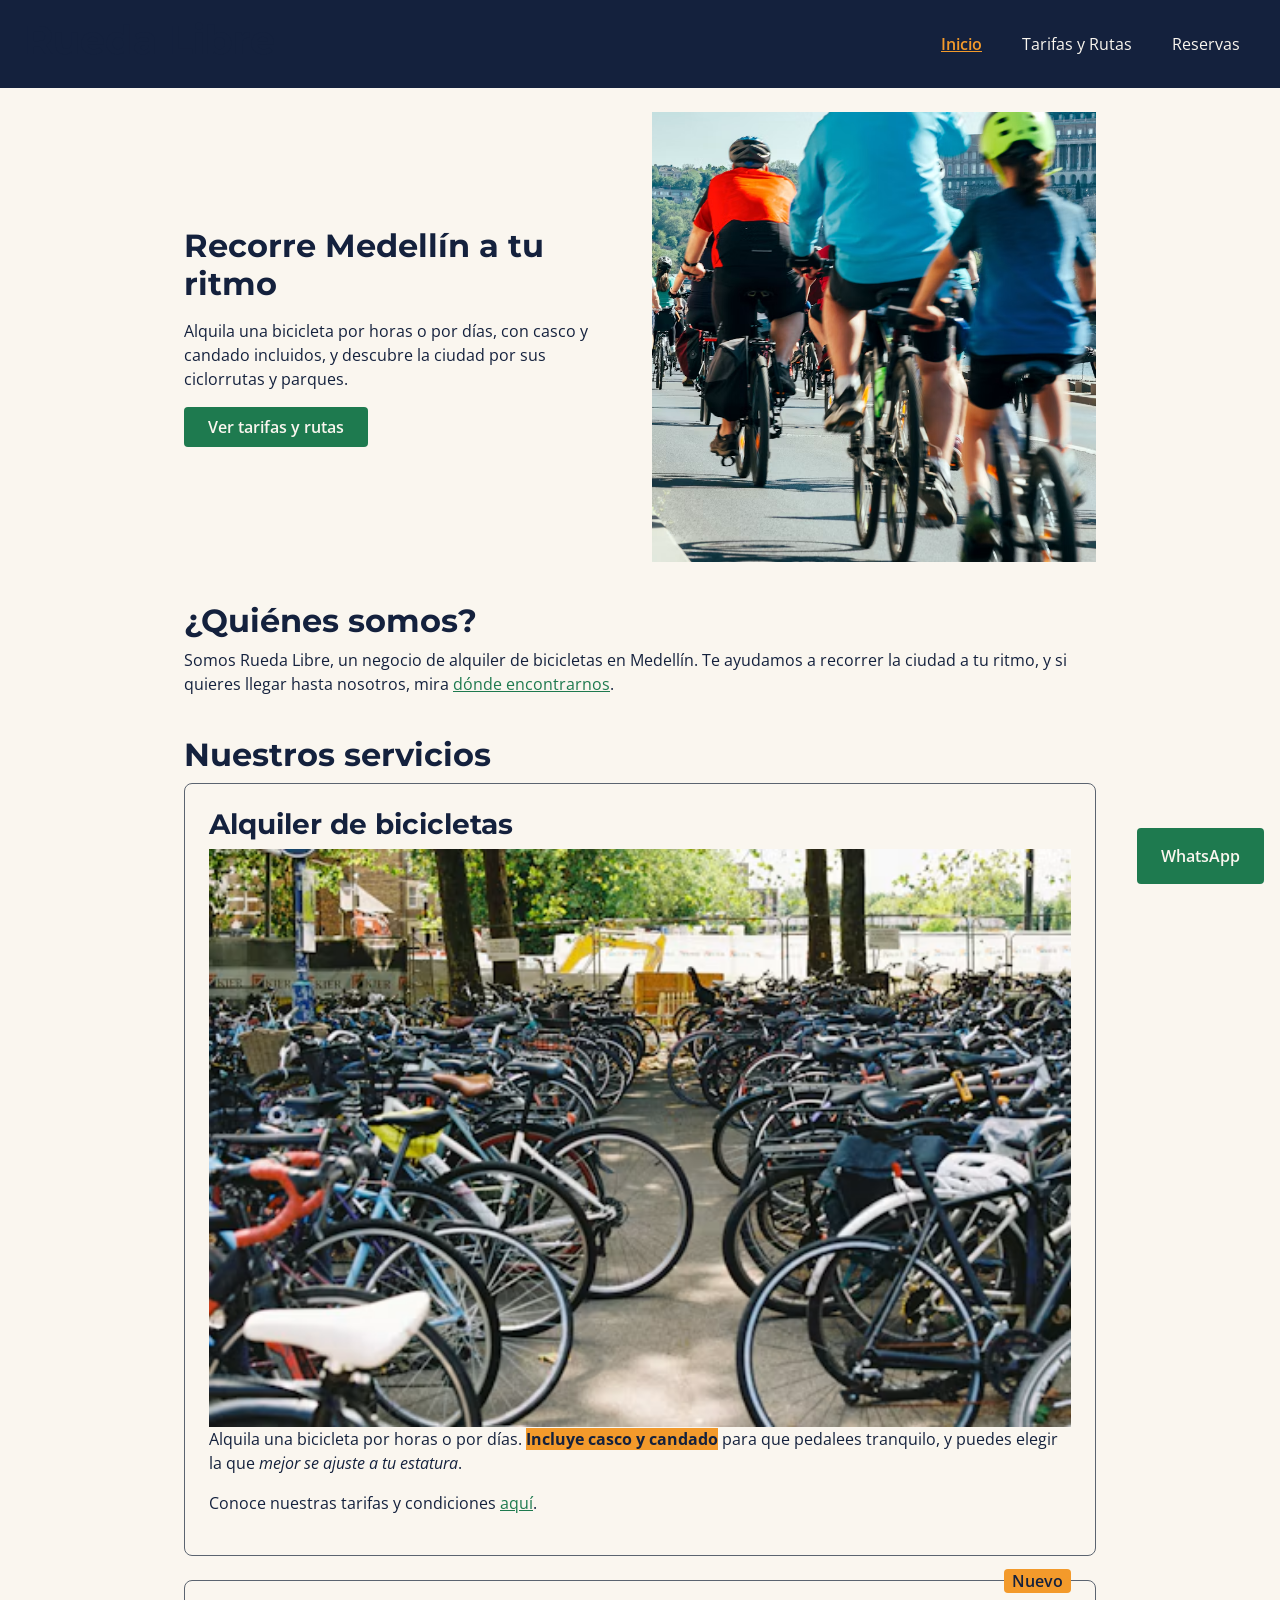
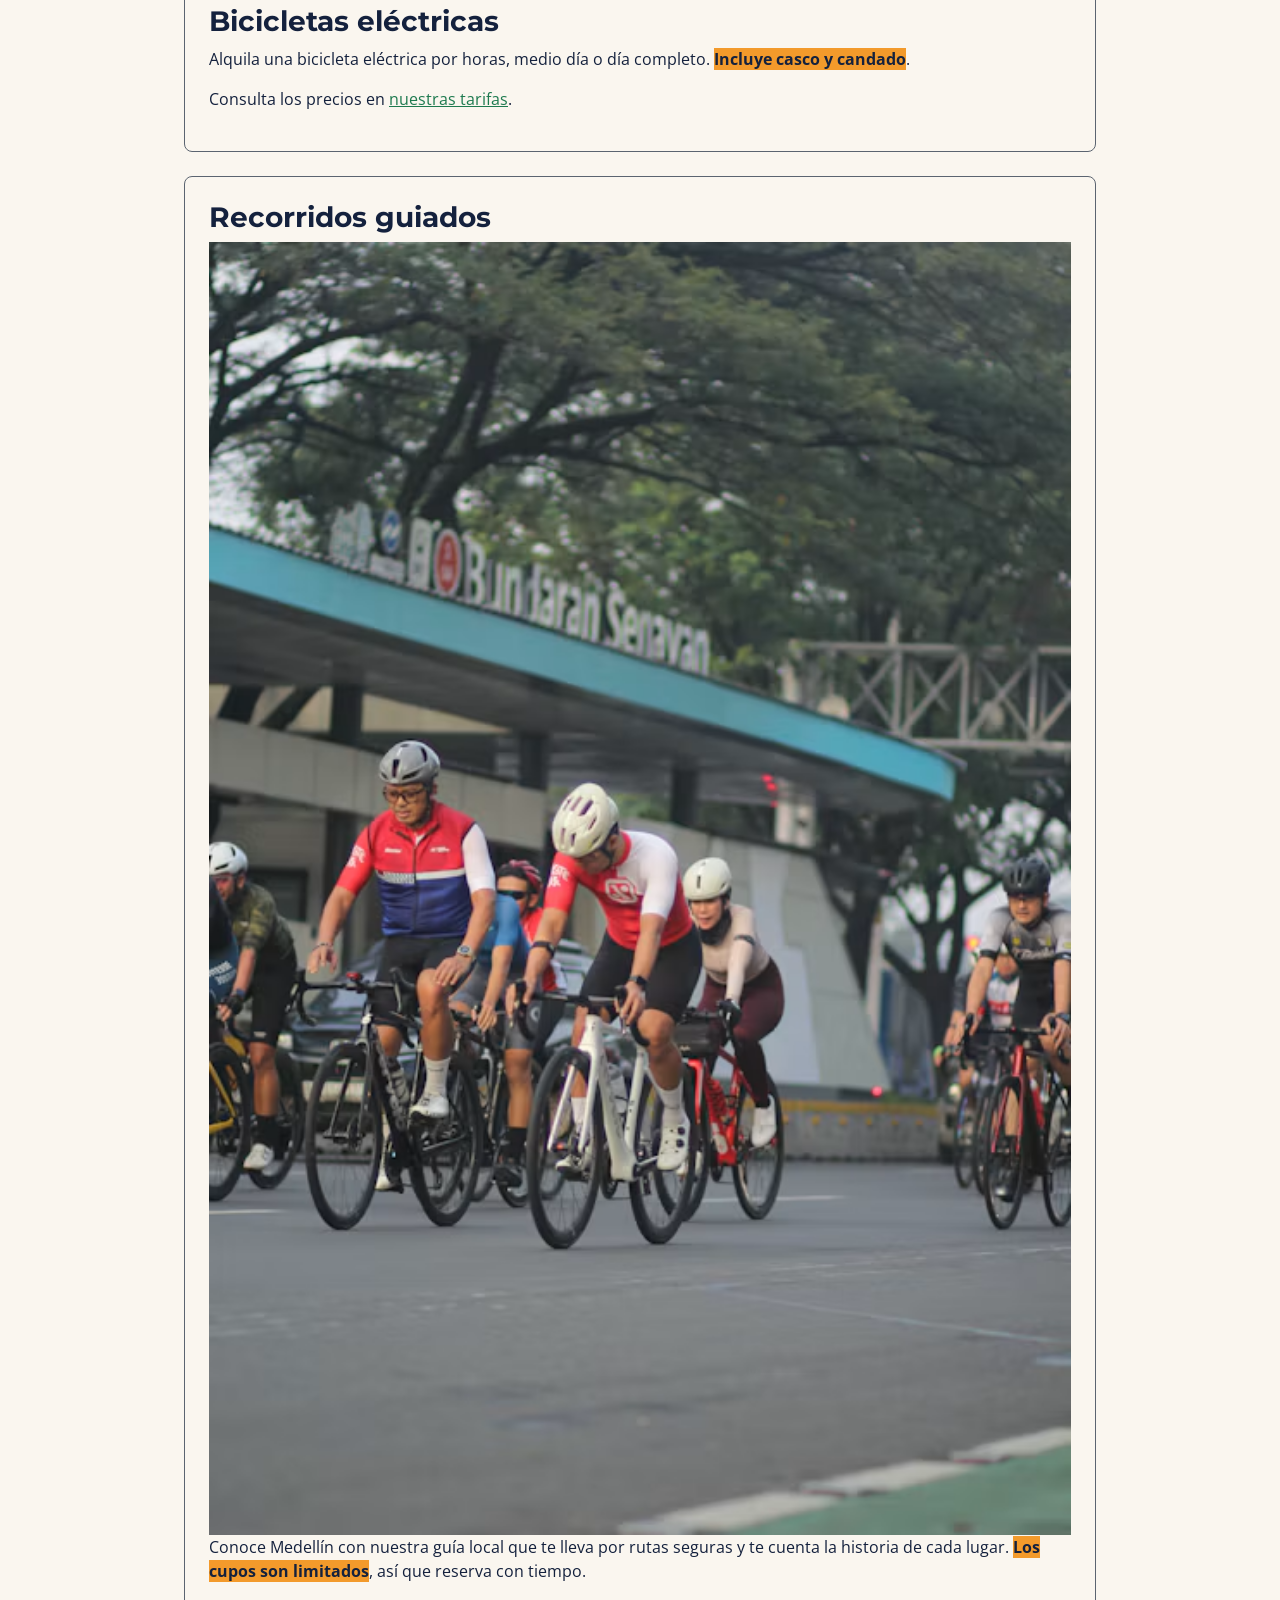
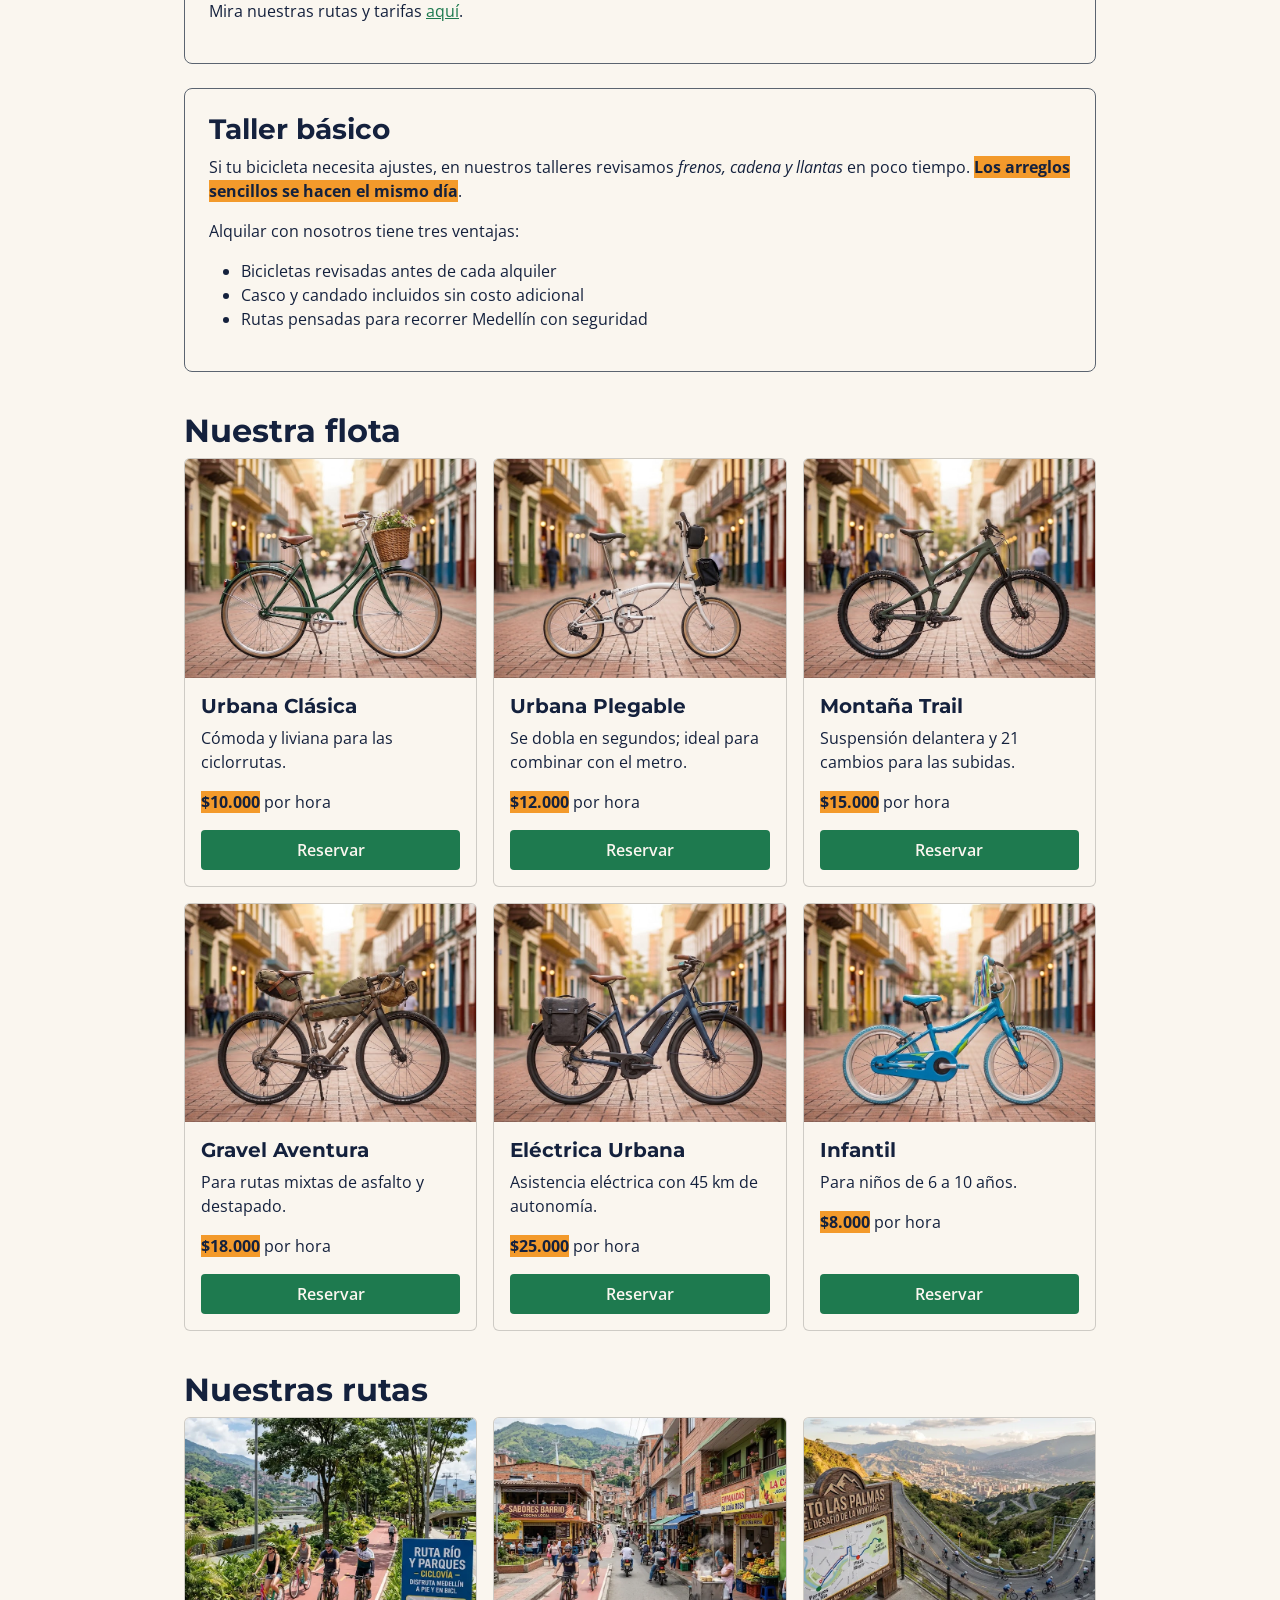
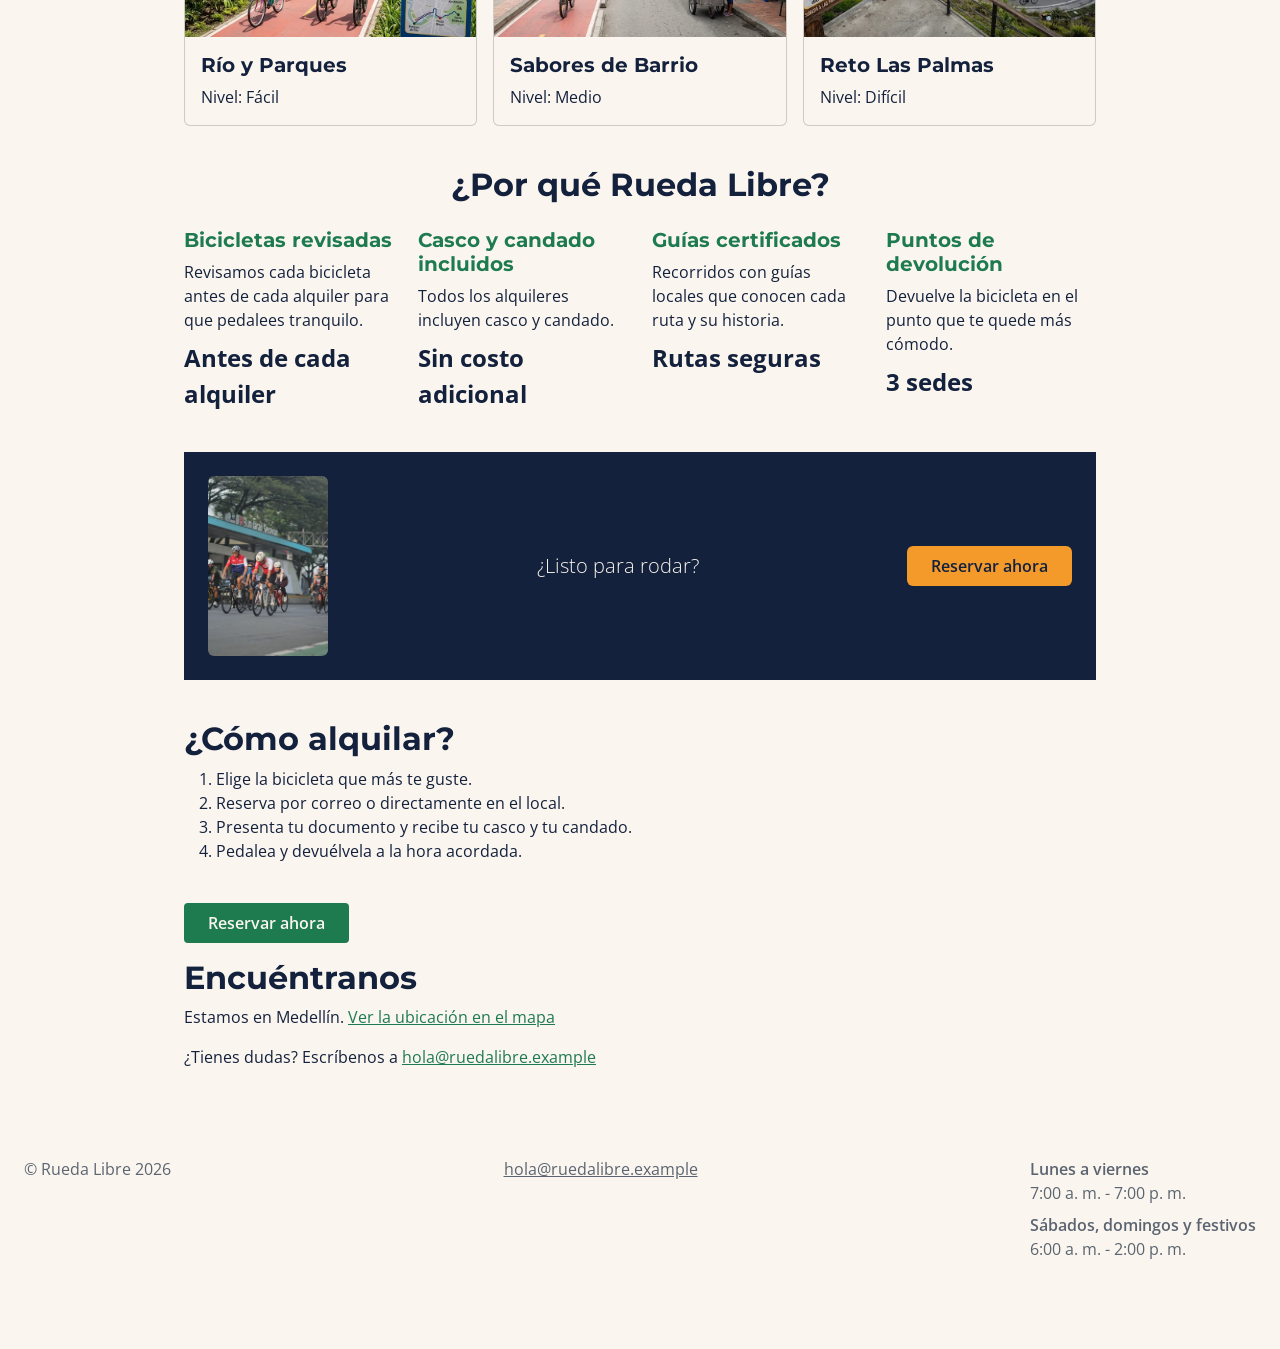
==== commit 1b7b0e01: "Migracion a Bootstrap" ====
--- a/index.html
+++ b/index.html
@@ -10,6 +10,7 @@
     <link rel="preconnect" href="https://fonts.googleapis.com">
     <link rel="preconnect" href="https://fonts.gstatic.com" crossorigin>
     <link href="https://fonts.googleapis.com/css2?family=Montserrat:wght@700&family=Open+Sans:wght@400;600&display=swap" rel="stylesheet">
+    <link href="https://cdn.jsdelivr.net/npm/bootstrap@5.3.8/dist/css/bootstrap.min.css" rel="stylesheet" integrity="sha384-sRIl4kxILFvY47J16cr9ZwB07vP4J8+LH7qKQnuqkuIAvNWLzeN8tE5YBujZqJLB" crossorigin="anonymous">
     <link rel="stylesheet" href="css/styles.css">
 </head>
 
@@ -25,13 +26,17 @@
         </nav>
     </header>
     <main>
-        <section class="hero">
-            <div class="hero-texto">
-                <h2>Recorre Medellín a tu ritmo</h2>
-                <p>Alquila una bicicleta por horas o por días, con casco y candado incluidos, y descubre la ciudad por sus ciclorrutas y parques.</p>
-                <p><a class="btn-cta" href="paginas/tarifas.html">Ver tarifas y rutas</a></p>
-            </div>
-            <img class="portada" src="img/portada.jpg" alt="Ciclistas recorriendo una calle en Medellín en bicicletas de alquiler" width="600">
+        <section>
+            <div class="row g-4 align-items-center">
+                <div class="col-12 col-md-6 d-flex flex-column gap-3">
+                    <h2 class="mb-0">Recorre Medellín a tu ritmo</h2>
+                    <p class="mb-0">Alquila una bicicleta por horas o por días, con casco y candado incluidos, y descubre la ciudad por sus ciclorrutas y parques.</p>
+                    <p class="mb-0"><a class="btn-cta" href="paginas/tarifas.html">Ver tarifas y rutas</a></p>
+                </div>
+                <div class="col-12 col-md-6">
+                    <img class="portada" src="img/portada.jpg" alt="Ciclistas recorriendo una calle en Medellín en bicicletas de alquiler" width="600">
+                </div>
+            </div>
         </section>
 
         <section>
@@ -78,93 +83,169 @@
         <section>
             <h2>Nuestra flota</h2>
 
-            <div class="flota-grid">
-                <article>
-                    <div class="modelo-info">
-                        <img src="img/flota/urbana-clasica.jpg" alt="Bicicleta Urbana Clásica" width="400" height="300">
-                        <h3>Urbana Clásica</h3>
-                        <p>Cómoda y liviana para las ciclorrutas.</p>
-                        <p><strong>$10.000</strong> por hora</p>
-                    </div>
-                    <a class="btn-cta" href="paginas/reservas.html" aria-label="Reservar Urbana Clásica">Reservar</a>
-                </article>
-
-                <article>
-                    <div class="modelo-info">
-                        <img src="img/flota/urbana-plegable.jpg" alt="Bicicleta Urbana Plegable" width="400" height="300">
-                        <h3>Urbana Plegable</h3>
-                        <p>Se dobla en segundos; ideal para combinar con el metro.</p>
-                        <p><strong>$12.000</strong> por hora</p>
-                    </div>
-                    <a class="btn-cta" href="paginas/reservas.html" aria-label="Reservar Urbana Plegable">Reservar</a>
-                </article>
-
-                <article>
-                    <div class="modelo-info">
-                        <img src="img/flota/montana-trail.jpg" alt="Bicicleta Montaña Trail" width="400" height="300">
-                        <h3>Montaña Trail</h3>
-                        <p>Suspensión delantera y 21 cambios para las subidas.</p>
-                        <p><strong>$15.000</strong> por hora</p>
-                    </div>
-                    <a class="btn-cta" href="paginas/reservas.html" aria-label="Reservar Montaña Trail">Reservar</a>
-                </article>
-
-                <article>
-                    <div class="modelo-info">
-                        <img src="img/flota/gravel-aventura.jpg" alt="Bicicleta Gravel Aventura" width="400" height="300">
-                        <h3>Gravel Aventura</h3>
-                        <p>Para rutas mixtas de asfalto y destapado.</p>
-                        <p><strong>$18.000</strong> por hora</p>
-                    </div>
-                    <a class="btn-cta" href="paginas/reservas.html" aria-label="Reservar Gravel Aventura">Reservar</a>
-                </article>
-
-                <article>
-                    <div class="modelo-info">
-                        <img src="img/flota/electrica-urbana.jpg" alt="Bicicleta Eléctrica Urbana" width="400" height="300">
-                        <h3>Eléctrica Urbana</h3>
-                        <p>Asistencia eléctrica con 45 km de autonomía.</p>
-                        <p><strong>$25.000</strong> por hora</p>
-                    </div>
-                    <a class="btn-cta" href="paginas/reservas.html" aria-label="Reservar Eléctrica Urbana">Reservar</a>
-                </article>
-
-                <article>
-                    <div class="modelo-info">
-                        <img src="img/flota/infantil.jpg" alt="Bicicleta Infantil" width="400" height="300">
-                        <h3>Infantil</h3>
-                        <p>Para niños de 6 a 10 años.</p>
-                        <p><strong>$8.000</strong> por hora</p>
-                    </div>
-                    <a class="btn-cta" href="paginas/reservas.html" aria-label="Reservar Infantil">Reservar</a>
-                </article>
-
-            
+            <div class="row g-3">
+                <div class="col-12 col-sm-6 col-lg-4">
+                    <article class="card h-100">
+                        <div class="ratio ratio-4x3">
+                            <img src="img/flota/urbana-clasica.jpg" class="card-img-top object-fit-cover" alt="Bicicleta Urbana Clásica" width="400" height="300">
+                        </div>
+                        <div class="card-body d-flex flex-column">
+                            <h3 class="fs-5 card-title">Urbana Clásica</h3>
+                            <p class="card-text">Cómoda y liviana para las ciclorrutas.</p>
+                            <p class="card-text"><strong>$10.000</strong> por hora</p>
+                            <a class="btn-cta text-center mt-auto" href="paginas/reservas.html" aria-label="Reservar Urbana Clásica">Reservar</a>
+                        </div>
+                    </article>
+                </div>
+
+                <div class="col-12 col-sm-6 col-lg-4">
+                    <article class="card h-100">
+                        <div class="ratio ratio-4x3">
+                            <img src="img/flota/urbana-plegable.jpg" class="card-img-top object-fit-cover" alt="Bicicleta Urbana Plegable" width="400" height="300">
+                        </div>
+                        <div class="card-body d-flex flex-column">
+                            <h3 class="fs-5 card-title">Urbana Plegable</h3>
+                            <p class="card-text">Se dobla en segundos; ideal para combinar con el metro.</p>
+                            <p class="card-text"><strong>$12.000</strong> por hora</p>
+                            <a class="btn-cta text-center mt-auto" href="paginas/reservas.html" aria-label="Reservar Urbana Plegable">Reservar</a>
+                        </div>
+                    </article>
+                </div>
+
+                <div class="col-12 col-sm-6 col-lg-4">
+                    <article class="card h-100">
+                        <div class="ratio ratio-4x3">
+                            <img src="img/flota/montana-trail.jpg" class="card-img-top object-fit-cover" alt="Bicicleta Montaña Trail" width="400" height="300">
+                        </div>
+                        <div class="card-body d-flex flex-column">
+                            <h3 class="fs-5 card-title">Montaña Trail</h3>
+                            <p class="card-text">Suspensión delantera y 21 cambios para las subidas.</p>
+                            <p class="card-text"><strong>$15.000</strong> por hora</p>
+                            <a class="btn-cta text-center mt-auto" href="paginas/reservas.html" aria-label="Reservar Montaña Trail">Reservar</a>
+                        </div>
+                    </article>
+                </div>
+
+                <div class="col-12 col-sm-6 col-lg-4">
+                    <article class="card h-100">
+                        <div class="ratio ratio-4x3">
+                            <img src="img/flota/gravel-aventura.jpg" class="card-img-top object-fit-cover" alt="Bicicleta Gravel Aventura" width="400" height="300">
+                        </div>
+                        <div class="card-body d-flex flex-column">
+                            <h3 class="fs-5 card-title">Gravel Aventura</h3>
+                            <p class="card-text">Para rutas mixtas de asfalto y destapado.</p>
+                            <p class="card-text"><strong>$18.000</strong> por hora</p>
+                            <a class="btn-cta text-center mt-auto" href="paginas/reservas.html" aria-label="Reservar Gravel Aventura">Reservar</a>
+                        </div>
+                    </article>
+                </div>
+
+                <div class="col-12 col-sm-6 col-lg-4">
+                    <article class="card h-100">
+                        <div class="ratio ratio-4x3">
+                            <img src="img/flota/electrica-urbana.jpg" class="card-img-top object-fit-cover" alt="Bicicleta Eléctrica Urbana" width="400" height="300">
+                        </div>
+                        <div class="card-body d-flex flex-column">
+                            <h3 class="fs-5 card-title">Eléctrica Urbana</h3>
+                            <p class="card-text">Asistencia eléctrica con 45 km de autonomía.</p>
+                            <p class="card-text"><strong>$25.000</strong> por hora</p>
+                            <a class="btn-cta text-center mt-auto" href="paginas/reservas.html" aria-label="Reservar Eléctrica Urbana">Reservar</a>
+                        </div>
+                    </article>
+                </div>
+
+                <div class="col-12 col-sm-6 col-lg-4">
+                    <article class="card h-100">
+                        <div class="ratio ratio-4x3">
+                            <img src="img/flota/infantil.jpg" class="card-img-top object-fit-cover" alt="Bicicleta Infantil" width="400" height="300">
+                        </div>
+                        <div class="card-body d-flex flex-column">
+                            <h3 class="fs-5 card-title">Infantil</h3>
+                            <p class="card-text">Para niños de 6 a 10 años.</p>
+                            <p class="card-text"><strong>$8.000</strong> por hora</p>
+                            <a class="btn-cta text-center mt-auto" href="paginas/reservas.html" aria-label="Reservar Infantil">Reservar</a>
+                        </div>
+                    </article>
+                </div>
             </div>
         </section>
 
         <section>
             <h2>Nuestras rutas</h2>
 
-            <div class="rutas-grid">
-                <article>
-                    <img src="img/rutas/rio-parques.jpg" alt="Ciclistas en la ruta Río y Parques" width="400" height="300">
-                    <h3>Río y Parques</h3>
-                    <p>Nivel: Fácil</p>
-                </article>
-
-                <article>
-                    <img src="img/rutas/sabores-barrio.jpg" alt="Ciclistas en la ruta Sabores de Barrio" width="400" height="300">
-                    <h3>Sabores de Barrio</h3>
-                    <p>Nivel: Medio</p>
-                </article>
-
-                <article>
-                    <img src="img/rutas/reto-las-palmas.jpg" alt="Ciclistas en la ruta Reto Las Palmas" width="400" height="300">
-                    <h3>Reto Las Palmas</h3>
-                    <p>Nivel: Difícil</p>
-                </article>
-            </div>
+            <div class="row g-3">
+                <div class="col-12 col-md-4">
+                    <article class="card h-100">
+                        <div class="ratio ratio-4x3">
+                            <img src="img/rutas/rio-parques.jpg" class="card-img-top object-fit-cover" alt="Ciclistas en la ruta Río y Parques" width="400" height="300">
+                        </div>
+                        <div class="card-body">
+                            <h3 class="fs-5 card-title">Río y Parques</h3>
+                            <p class="card-text mb-0">Nivel: Fácil</p>
+                        </div>
+                    </article>
+                </div>
+
+                <div class="col-12 col-md-4">
+                    <article class="card h-100">
+                        <div class="ratio ratio-4x3">
+                            <img src="img/rutas/sabores-barrio.jpg" class="card-img-top object-fit-cover" alt="Ciclistas en la ruta Sabores de Barrio" width="400" height="300">
+                        </div>
+                        <div class="card-body">
+                            <h3 class="fs-5 card-title">Sabores de Barrio</h3>
+                            <p class="card-text mb-0">Nivel: Medio</p>
+                        </div>
+                    </article>
+                </div>
+
+                <div class="col-12 col-md-4">
+                    <article class="card h-100">
+                        <div class="ratio ratio-4x3">
+                            <img src="img/rutas/reto-las-palmas.jpg" class="card-img-top object-fit-cover" alt="Ciclistas en la ruta Reto Las Palmas" width="400" height="300">
+                        </div>
+                        <div class="card-body">
+                            <h3 class="fs-5 card-title">Reto Las Palmas</h3>
+                            <p class="card-text mb-0">Nivel: Difícil</p>
+                        </div>
+                    </article>
+                </div>
+            </div>
+        </section>
+
+        <section>
+            <h2 class="text-center mb-4">¿Por qué Rueda Libre?</h2>
+
+            <div class="row g-4">
+                <div class="col-12 col-sm-6 col-lg-3">
+                    <h3 class="fs-5 fw-bold text-success">Bicicletas revisadas</h3>
+                    <p class="mb-2">Revisamos cada bicicleta antes de cada alquiler para que pedalees tranquilo.</p>
+                    <p class="fs-4 fw-bold text-dark mb-0">Antes de cada alquiler</p>
+                </div>
+
+                <div class="col-12 col-sm-6 col-lg-3">
+                    <h3 class="fs-5 fw-bold text-success">Casco y candado incluidos</h3>
+                    <p class="mb-2">Todos los alquileres incluyen casco y candado.</p>
+                    <p class="fs-4 fw-bold text-dark mb-0">Sin costo adicional</p>
+                </div>
+
+                <div class="col-12 col-sm-6 col-lg-3">
+                    <h3 class="fs-5 fw-bold text-success">Guías certificados</h3>
+                    <p class="mb-2">Recorridos con guías locales que conocen cada ruta y su historia.</p>
+                    <p class="fs-4 fw-bold text-dark mb-0">Rutas seguras</p>
+                </div>
+
+                <div class="col-12 col-sm-6 col-lg-3">
+                    <h3 class="fs-5 fw-bold text-success">Puntos de devolución</h3>
+                    <p class="mb-2">Devuelve la bicicleta en el punto que te quede más cómodo.</p>
+                    <p class="fs-4 fw-bold text-dark mb-0">3 sedes</p>
+                </div>
+            </div>
+        </section>
+
+        <section class="bg-dark text-light p-4 d-flex flex-column flex-md-row justify-content-md-between align-items-center gap-3">
+            <img class="d-none d-md-block rounded" src="img/ruta.jpg" alt="" width="120" height="90">
+            <p class="lead mb-0">¿Listo para rodar?</p>
+            <a class="text-bg-warning text-dark fw-semibold text-decoration-none px-4 py-2 rounded" href="paginas/reservas.html">Reservar ahora</a>
         </section>
 
         <section>
@@ -199,6 +280,7 @@
         </dl>
     </footer>
     <a class="enlace-whatsapp" href="https://wa.me/573000000000" target="_blank" rel="noopener noreferrer">WhatsApp</a>
+    <script src="https://cdn.jsdelivr.net/npm/bootstrap@5.3.8/dist/js/bootstrap.bundle.min.js" integrity="sha384-FKyoEForCGlyvwx9Hj09JcYn3nv7wiPVlz7YYwJrWVcXK/BmnVDxM+D2scQbITxI" crossorigin="anonymous"></script>
 </body>
 
 </html>
--- a/css/styles.css
+++ b/css/styles.css
@@ -12,6 +12,16 @@
     --espacio-md: 1.5rem;
     --espacio-lg: 2.5rem;
     --espacio-xl: 5rem;
+    --bs-body-color: var(--color-azul-noche);
+    --bs-body-bg: var(--color-crema);
+    --bs-heading-color: var(--color-azul-noche);
+    --bs-body-font-family: var(--fuente-texto);
+    --bs-link-color-rgb: 30, 122, 79;
+    --bs-link-hover-color-rgb: 20, 33, 61;
+    --bs-success-rgb: 30, 122, 79;
+    --bs-warning-rgb: 243, 154, 43;
+    --bs-dark-rgb: 20, 33, 61;
+    --bs-light-rgb: 250, 246, 239;
 }
 
 /* 2. BASE */
@@ -46,7 +56,7 @@
 main {
     max-width: 60rem;
     margin: 0 auto;
-    padding: var(--espacio-md);
+    padding: var(--espacio-sm);
 }
 
 section {
@@ -74,22 +84,28 @@
     outline-offset: 0.125rem;
 }
 
+@media (min-width: 768px) {
+    main {
+        padding: var(--espacio-md);
+    }
+}
+
 /* 3. NAVEGACIÓN */
 header {
     display: flex;
-    flex-direction: row;
-    justify-content: space-between;
+    flex-direction: column;
     align-items: center;
-    flex-wrap: wrap;
     gap: var(--espacio-sm);
     background-color: var(--color-azul-noche);
     color: var(--color-crema);
-    padding: var(--espacio-sm) var(--espacio-md);
+    padding: var(--espacio-sm);
+    text-align: center;
 }
 
 #menu {
     display: flex;
     flex-wrap: wrap;
+    justify-content: center;
     gap: var(--espacio-xs);
     list-style: none;
     margin: 0;
@@ -98,7 +114,7 @@
 
 #menu a {
     display: block;
-    padding: var(--espacio-xs) var(--espacio-sm);
+    padding: var(--espacio-xs);
     color: var(--color-crema);
     text-decoration: none;
 }
@@ -118,6 +134,20 @@
 #menu a:focus {
     outline: 3px solid var(--color-crema);
     outline-offset: 0.125rem;
+}
+
+@media (min-width: 768px) {
+    header {
+        flex-direction: row;
+        justify-content: space-between;
+        flex-wrap: wrap;
+        padding: var(--espacio-sm) var(--espacio-md);
+        text-align: left;
+    }
+
+    #menu a {
+        padding: var(--espacio-xs) var(--espacio-sm);
+    }
 }
 
 /* 4. COMPONENTES */
@@ -126,10 +156,9 @@
     width: 100%;
     min-height: 50vh;
     object-fit: cover;
-    margin-bottom: var(--espacio-lg);
-}
-
-article {
+}
+
+section > article {
     position: relative;
     width: 100%;
     padding: var(--espacio-md);
@@ -138,11 +167,11 @@
     border-radius: 0.5rem;
 }
 
-article h3 {
+section > article h3 {
     margin-top: 0;
 }
 
-article img {
+section > article img {
     display: block;
     width: 100%;
 }
@@ -158,21 +187,23 @@
     font-weight: 600;
 }
 
+/* Solo tarifas.html: tablas */
 table {
     width: 100%;
     border-collapse: collapse;
     margin-bottom: var(--espacio-md);
+    font-size: 0.8rem;
 }
 
 caption {
-    padding: var(--espacio-sm);
+    padding: var(--espacio-xs);
     font-weight: 600;
     text-align: left;
 }
 
 th,
 td {
-    padding: var(--espacio-sm);
+    padding: 0.25rem;
     border: 1px solid var(--color-gris-asfalto);
     text-align: left;
 }
@@ -218,74 +249,11 @@
     outline-offset: 0.2rem;
 }
 
-.flota-grid {
-    display: grid;
-    grid-template-columns: repeat(auto-fit, minmax(17rem, 1fr));
-    gap: var(--espacio-md);
-    align-items: stretch;
-}
-
-.flota-grid article {
-    display: flex;
-    flex-direction: column;
-    justify-content: space-between;
-    margin-bottom: 0;
-}
-
-.flota-grid img {
-    aspect-ratio: 4 / 3;
-    object-fit: cover;
-    margin-bottom: var(--espacio-sm);
-}
-
-.flota-grid .btn-cta {
-    margin-top: var(--espacio-sm);
-    text-align: center;
-}
-
-.hero {
-    display: grid;
-    grid-template-columns: 1fr 1fr;
-    gap: var(--espacio-lg);
-}
-
-.hero-texto {
-    display: flex;
-    flex-direction: column;
-    justify-content: center;
-    gap: var(--espacio-md);
-}
-
-.hero-texto h2,
-.hero-texto p {
-    margin: 0;
-}
-
-.hero .portada {
-    margin-bottom: 0;
-}
-
-.rutas-grid {
-    display: grid;
-    grid-template-columns: repeat(3, 1fr);
-    gap: var(--espacio-md);
-}
-
-.rutas-grid article {
-    margin-bottom: 0;
-}
-
-.rutas-grid img {
-    aspect-ratio: 4 / 3;
-    object-fit: cover;
-    margin-bottom: var(--espacio-sm);
-}
-
+/* Solo reservas.html: distribucion 2:1 */
 .reservas-layout {
     display: grid;
-    grid-template-columns: 2fr 1fr;
+    grid-template-columns: 1fr;
     gap: var(--espacio-lg);
-    align-items: start;
 }
 
 .reservas-layout aside {
@@ -307,20 +275,10 @@
     font-weight: 600;
 }
 
-@media (max-width: 48rem) {
-    .hero,
-    .rutas-grid,
-    .reservas-layout {
-        grid-template-columns: 1fr;
-    }
-}
-
 footer {
     display: flex;
-    flex-direction: row;
-    justify-content: space-between;
+    flex-direction: column;
     align-items: flex-start;
-    flex-wrap: wrap;
     gap: var(--espacio-md);
     color: var(--color-gris-asfalto);
     padding: var(--espacio-md);
@@ -349,11 +307,39 @@
     color: var(--color-gris-asfalto);
 }
 
-/* 5. FORMULARIO */
+@media (min-width: 768px) {
+    table {
+        font-size: 1rem;
+    }
+
+    caption {
+        padding: var(--espacio-sm);
+    }
+
+    th,
+    td {
+        padding: var(--espacio-sm);
+    }
+
+    footer {
+        flex-direction: row;
+        justify-content: space-between;
+        flex-wrap: wrap;
+    }
+}
+
+@media (min-width: 1200px) {
+    .reservas-layout {
+        grid-template-columns: 2fr 1fr;
+        align-items: start;
+    }
+}
+
+/* 5. FORMULARIO (solo reservas.html) */
 fieldset {
     min-width: 0;
     margin: 0 0 var(--espacio-md);
-    padding: var(--espacio-md);
+    padding: var(--espacio-sm);
     border: 1px solid var(--color-gris-asfalto);
     border-radius: 0.5rem;
 }
@@ -423,3 +409,9 @@
     outline: 3px solid var(--color-naranja-pedal);
     outline-offset: 0.2rem;
 }
+
+@media (min-width: 768px) {
+    fieldset {
+        padding: var(--espacio-md);
+    }
+}
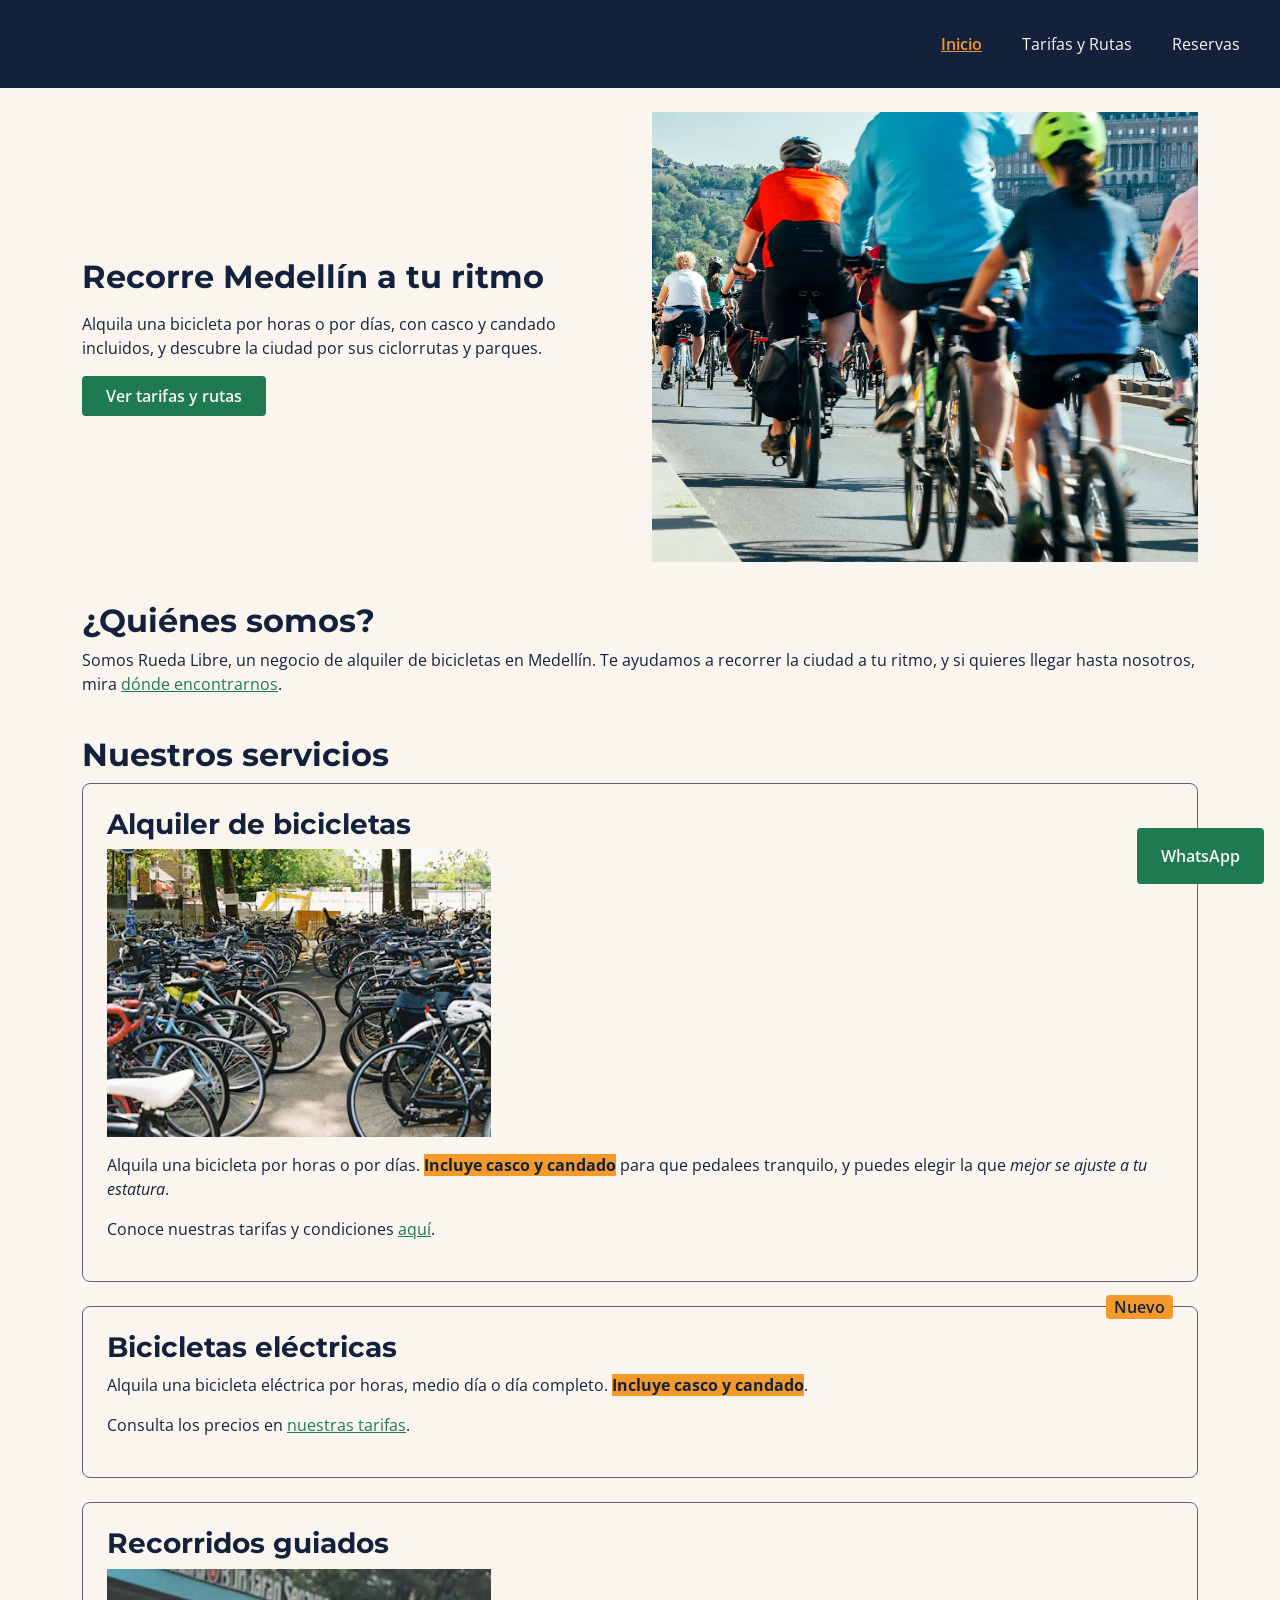
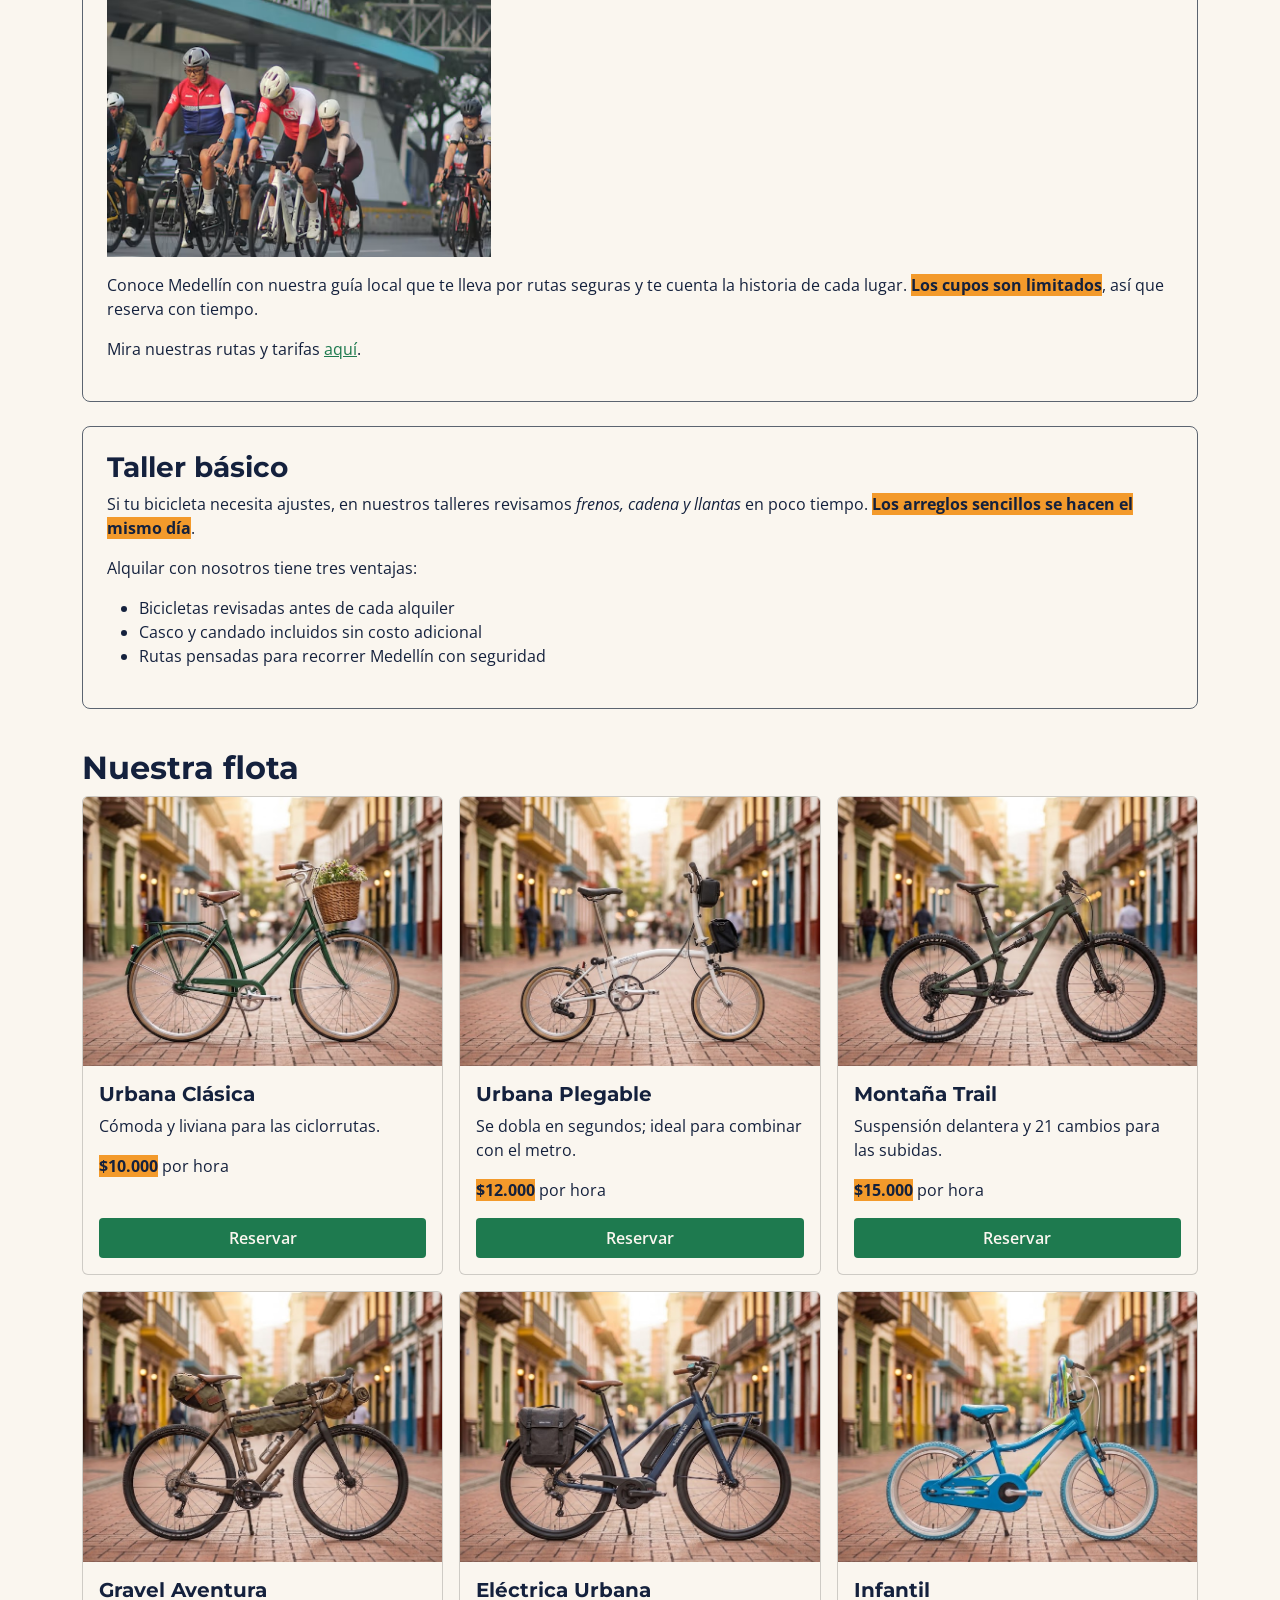
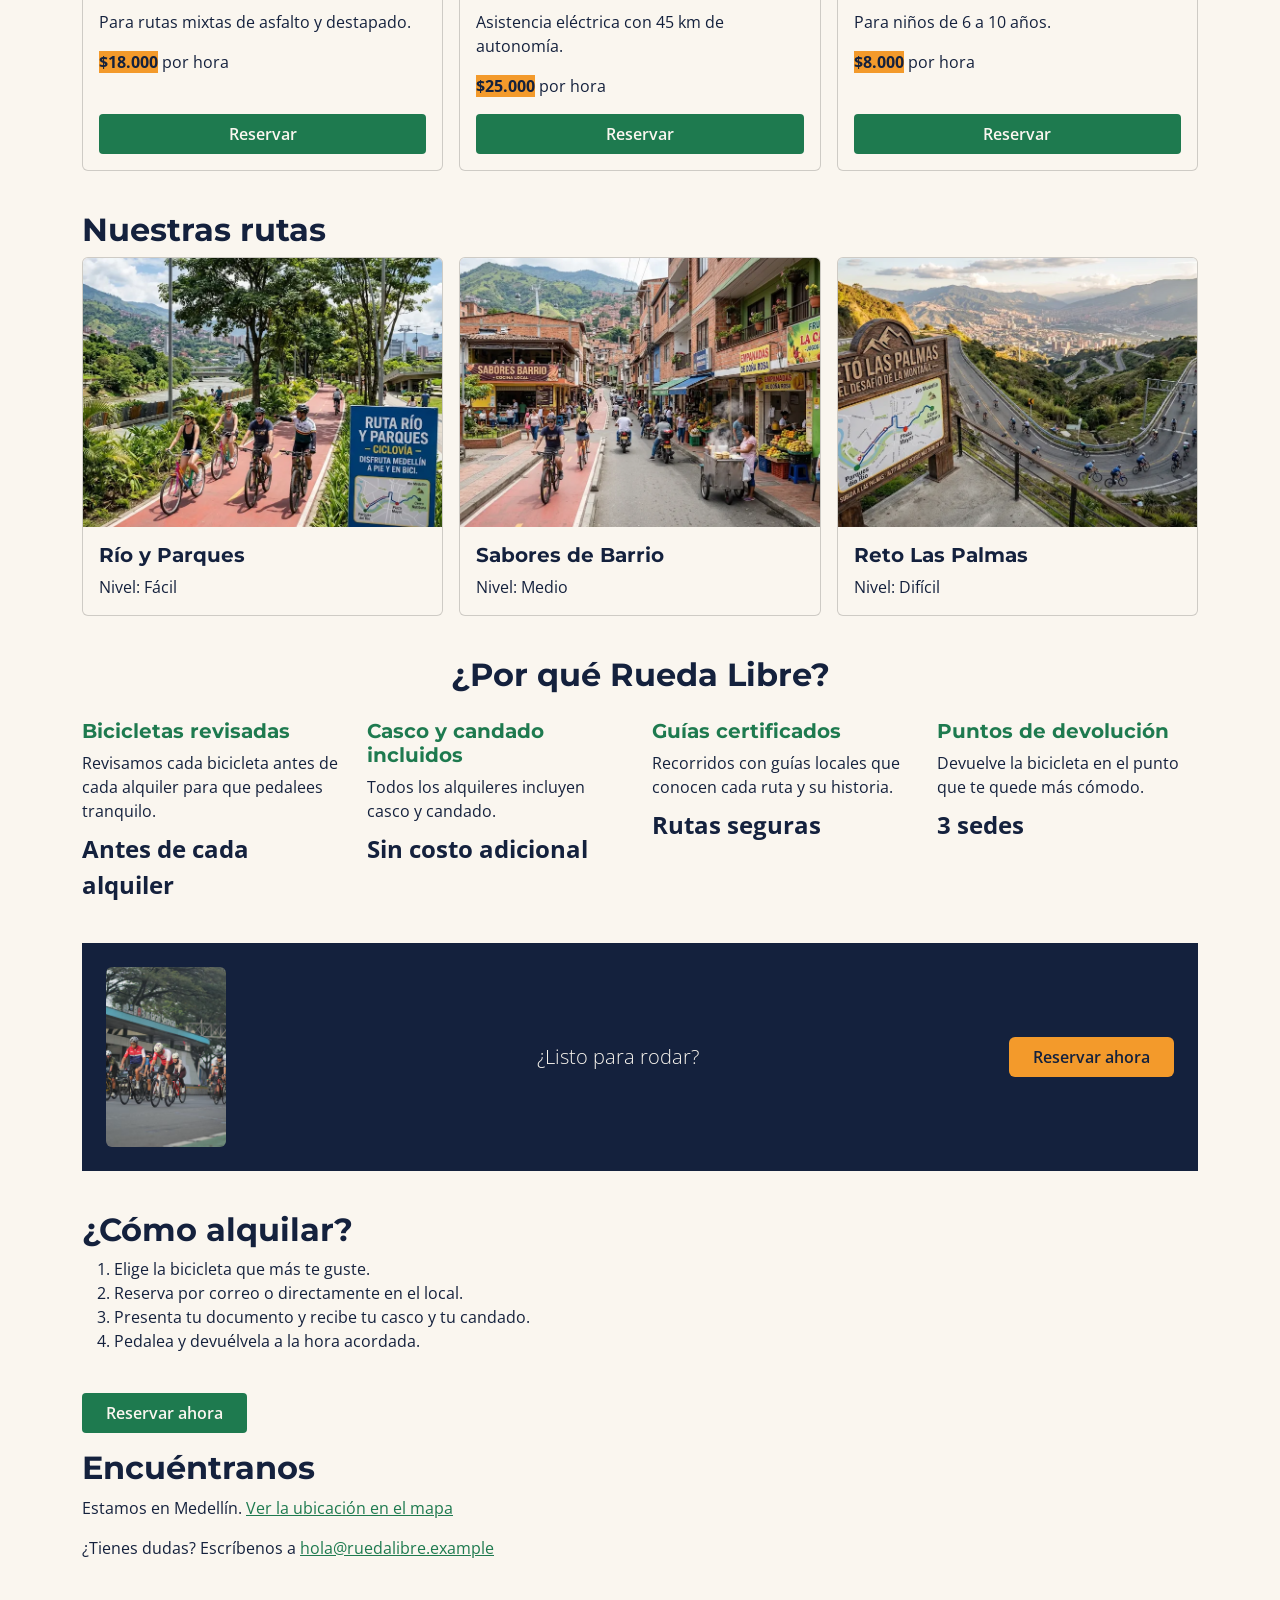
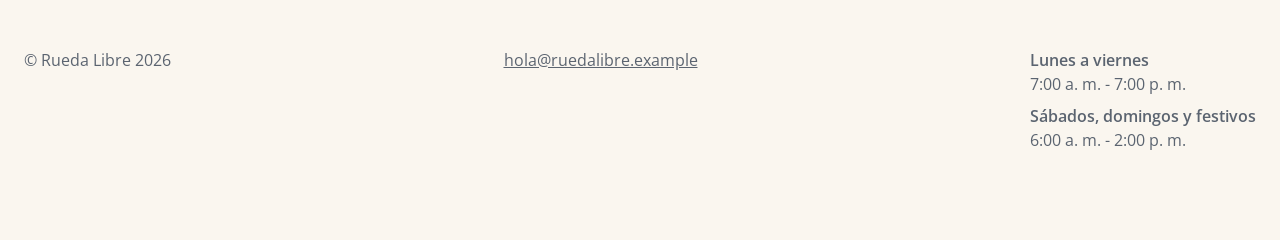
==== commit 1fc1a1b2: "feat: rueda libre 2.0" ====
--- a/index.html
+++ b/index.html
@@ -15,7 +15,7 @@
 </head>
 
 <body>
-    <header>
+    <header class="d-flex flex-column flex-md-row flex-md-wrap justify-content-md-between align-items-center gap-3 p-3 px-md-4 text-center text-md-start">
         <h1>Rueda Libre</h1>
         <nav>
             <ul id="menu">
@@ -25,7 +25,7 @@
             </ul>
         </nav>
     </header>
-    <main>
+    <main class="container py-4">
         <section>
             <div class="row g-4 align-items-center">
                 <div class="col-12 col-md-6 d-flex flex-column gap-3">
@@ -266,7 +266,7 @@
             <p>¿Tienes dudas? Escríbenos a <a href="mailto:hola@ruedalibre.example">hola@ruedalibre.example</a></p>
         </section>
     </main>
-    <footer>
+    <footer class="d-flex flex-column flex-md-row flex-md-wrap justify-content-md-between align-items-start gap-4 px-4 pt-4">
         <p>&copy; Rueda Libre 2026</p>
         <address>
             <a href="mailto:hola@ruedalibre.example">hola@ruedalibre.example</a>
--- a/css/styles.css
+++ b/css/styles.css
@@ -15,6 +15,7 @@
     --bs-body-color: var(--color-azul-noche);
     --bs-body-bg: var(--color-crema);
     --bs-heading-color: var(--color-azul-noche);
+    --bs-border-color: var(--color-gris-asfalto);
     --bs-body-font-family: var(--fuente-texto);
     --bs-link-color-rgb: 30, 122, 79;
     --bs-link-hover-color-rgb: 20, 33, 61;
@@ -53,12 +54,6 @@
     height: auto;
 }
 
-main {
-    max-width: 60rem;
-    margin: 0 auto;
-    padding: var(--espacio-sm);
-}
-
 section {
     margin-bottom: var(--espacio-lg);
 }
@@ -84,22 +79,17 @@
     outline-offset: 0.125rem;
 }
 
-@media (min-width: 768px) {
-    main {
-        padding: var(--espacio-md);
-    }
-}
-
 /* 3. NAVEGACIÓN */
 header {
-    display: flex;
-    flex-direction: column;
-    align-items: center;
-    gap: var(--espacio-sm);
     background-color: var(--color-azul-noche);
     color: var(--color-crema);
-    padding: var(--espacio-sm);
-    text-align: center;
+}
+
+.logo {
+    width: 5.5rem;
+    height: 5.5rem;
+    object-fit: cover;
+    border-radius: 50%;
 }
 
 #menu {
@@ -137,14 +127,6 @@
 }
 
 @media (min-width: 768px) {
-    header {
-        flex-direction: row;
-        justify-content: space-between;
-        flex-wrap: wrap;
-        padding: var(--espacio-sm) var(--espacio-md);
-        text-align: left;
-    }
-
     #menu a {
         padding: var(--espacio-xs) var(--espacio-sm);
     }
@@ -174,6 +156,10 @@
 section > article img {
     display: block;
     width: 100%;
+    max-width: 24rem;
+    aspect-ratio: 4 / 3;
+    object-fit: cover;
+    margin-bottom: var(--espacio-sm);
 }
 
 .etiqueta-nuevo {
@@ -187,7 +173,6 @@
     font-weight: 600;
 }
 
-/* Solo tarifas.html: tablas */
 table {
     width: 100%;
     border-collapse: collapse;
@@ -196,7 +181,9 @@
 }
 
 caption {
+    caption-side: top;
     padding: var(--espacio-xs);
+    color: var(--color-azul-noche);
     font-weight: 600;
     text-align: left;
 }
@@ -249,39 +236,8 @@
     outline-offset: 0.2rem;
 }
 
-/* Solo reservas.html: distribucion 2:1 */
-.reservas-layout {
-    display: grid;
-    grid-template-columns: 1fr;
-    gap: var(--espacio-lg);
-}
-
-.reservas-layout aside {
-    padding: var(--espacio-md);
-    border: 1px solid var(--color-gris-asfalto);
-    border-radius: 0.5rem;
-}
-
-.reservas-layout aside h2 {
-    margin-top: 0;
-}
-
-.reservas-layout aside dl,
-.reservas-layout aside dd {
-    margin: 0;
-}
-
-.reservas-layout aside dt {
-    font-weight: 600;
-}
-
 footer {
-    display: flex;
-    flex-direction: column;
-    align-items: flex-start;
-    gap: var(--espacio-md);
     color: var(--color-gris-asfalto);
-    padding: var(--espacio-md);
     padding-bottom: var(--espacio-xl);
 }
 
@@ -320,22 +276,9 @@
     td {
         padding: var(--espacio-sm);
     }
-
-    footer {
-        flex-direction: row;
-        justify-content: space-between;
-        flex-wrap: wrap;
-    }
-}
-
-@media (min-width: 1200px) {
-    .reservas-layout {
-        grid-template-columns: 2fr 1fr;
-        align-items: start;
-    }
-}
-
-/* 5. FORMULARIO (solo reservas.html) */
+}
+
+/* 5. FORMULARIO */
 fieldset {
     min-width: 0;
     margin: 0 0 var(--espacio-md);
@@ -345,22 +288,11 @@
 }
 
 legend {
-    padding: 0 var(--espacio-xs);
     font-weight: 600;
 }
 
 fieldset p {
     margin: 0 0 var(--espacio-sm);
-}
-
-.fila-campos {
-    display: flex;
-    flex-wrap: wrap;
-    gap: 0 var(--espacio-md);
-}
-
-.fila-campos p {
-    flex: 1 1 12rem;
 }
 
 input,
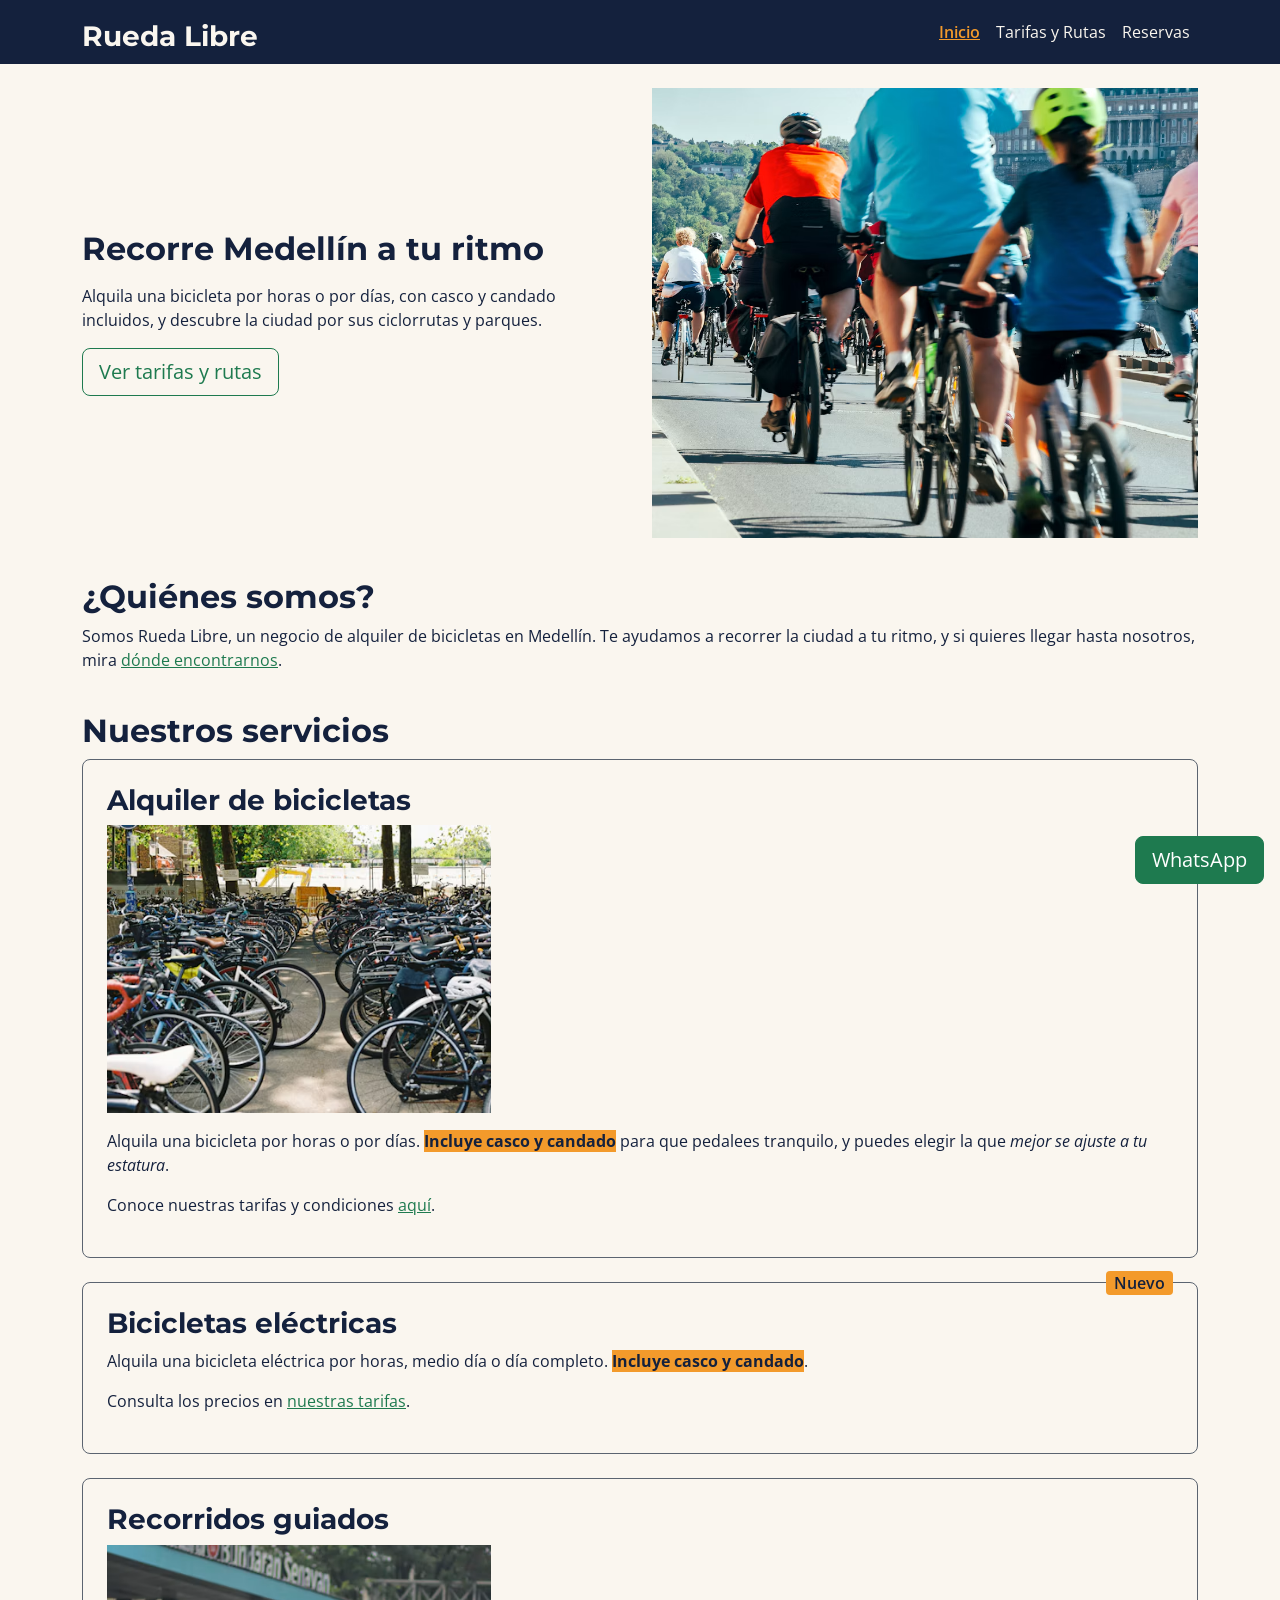
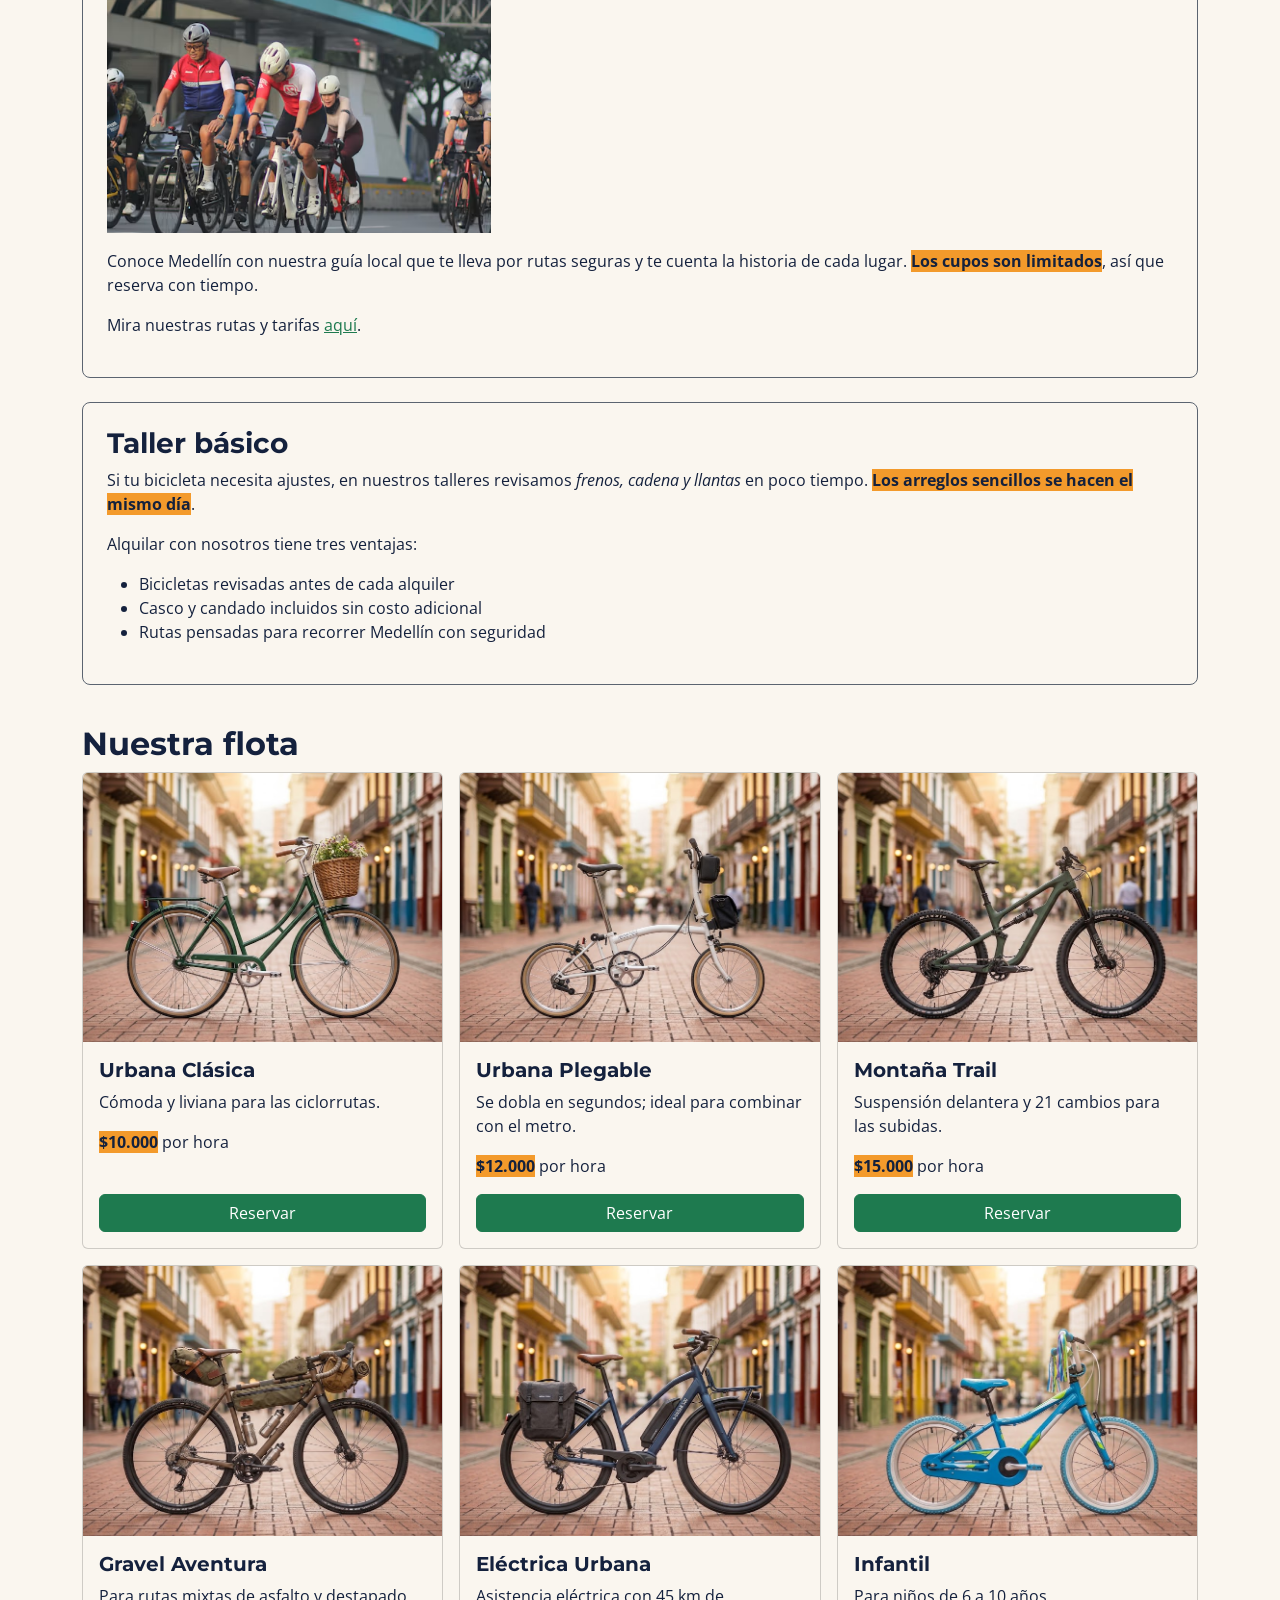
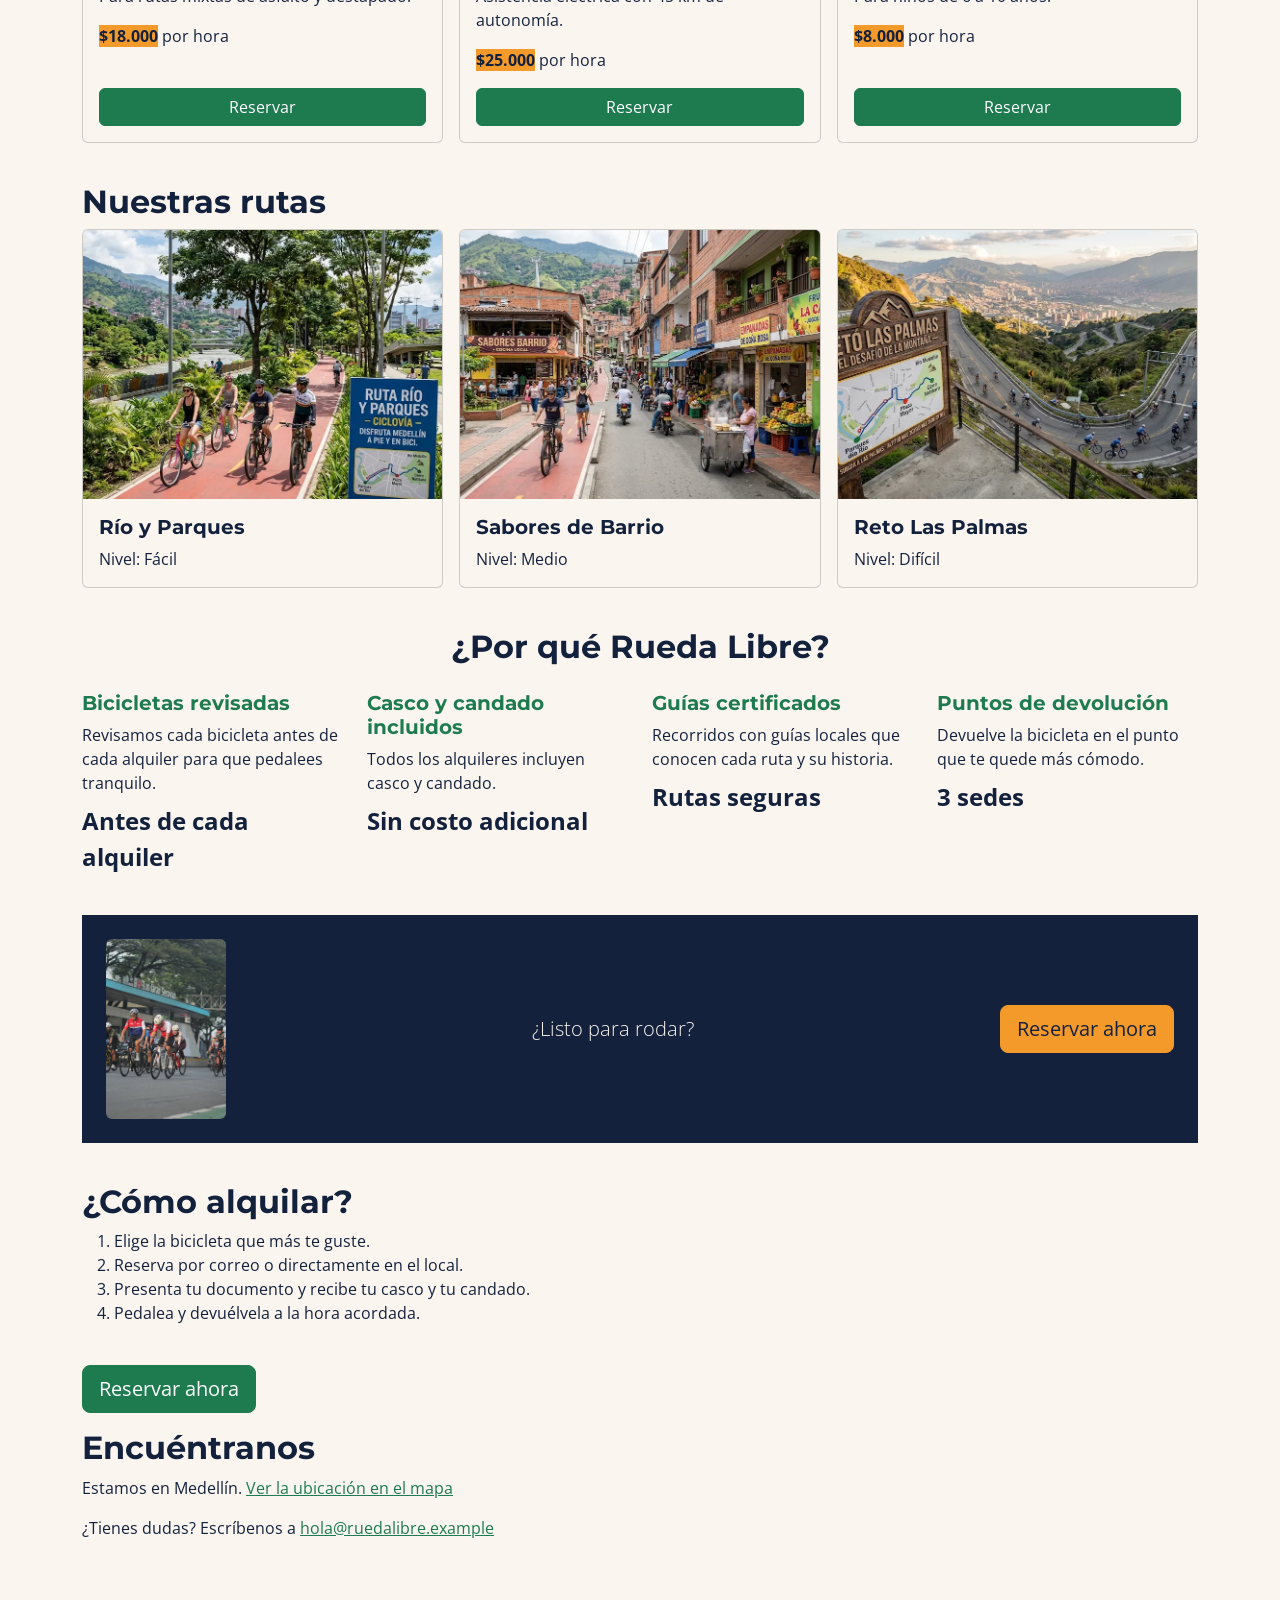
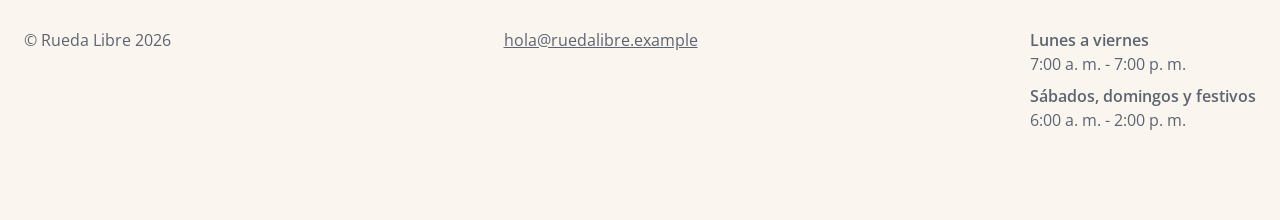
==== commit b3538bb3: "feat: menu y botones para cel" ====
--- a/index.html
+++ b/index.html
@@ -15,14 +15,21 @@
 </head>
 
 <body>
-    <header class="d-flex flex-column flex-md-row flex-md-wrap justify-content-md-between align-items-center gap-3 p-3 px-md-4 text-center text-md-start">
-        <h1>Rueda Libre</h1>
-        <nav>
-            <ul id="menu">
-                <li><a class="activo" href="index.html">Inicio</a></li>
-                <li><a href="paginas/tarifas.html">Tarifas y Rutas</a></li>
-                <li><a href="paginas/reservas.html">Reservas</a></li>
-            </ul>
+    <header>
+        <nav class="navbar navbar-expand-lg bg-dark" data-bs-theme="dark">
+            <div class="container">
+                <h1 class="mb-0"><a class="navbar-brand fs-3" href="index.html">Rueda Libre</a></h1>
+                <button class="navbar-toggler" type="button" data-bs-toggle="collapse" data-bs-target="#menu-principal" aria-controls="menu-principal" aria-expanded="false" aria-label="Abrir o cerrar el menú">
+                    <span class="navbar-toggler-icon"></span>
+                </button>
+                <div class="collapse navbar-collapse" id="menu-principal">
+                    <ul class="navbar-nav ms-auto">
+                        <li class="nav-item"><a class="nav-link active" aria-current="page" href="index.html">Inicio</a></li>
+                        <li class="nav-item"><a class="nav-link" href="paginas/tarifas.html">Tarifas y Rutas</a></li>
+                        <li class="nav-item"><a class="nav-link" href="paginas/reservas.html">Reservas</a></li>
+                    </ul>
+                </div>
+            </div>
         </nav>
     </header>
     <main class="container py-4">
@@ -31,7 +38,7 @@
                 <div class="col-12 col-md-6 d-flex flex-column gap-3">
                     <h2 class="mb-0">Recorre Medellín a tu ritmo</h2>
                     <p class="mb-0">Alquila una bicicleta por horas o por días, con casco y candado incluidos, y descubre la ciudad por sus ciclorrutas y parques.</p>
-                    <p class="mb-0"><a class="btn-cta" href="paginas/tarifas.html">Ver tarifas y rutas</a></p>
+                    <p class="mb-0"><a class="btn btn-outline-success btn-lg" href="paginas/tarifas.html">Ver tarifas y rutas</a></p>
                 </div>
                 <div class="col-12 col-md-6">
                     <img class="portada" src="img/portada.jpg" alt="Ciclistas recorriendo una calle en Medellín en bicicletas de alquiler" width="600">
@@ -93,7 +100,7 @@
                             <h3 class="fs-5 card-title">Urbana Clásica</h3>
                             <p class="card-text">Cómoda y liviana para las ciclorrutas.</p>
                             <p class="card-text"><strong>$10.000</strong> por hora</p>
-                            <a class="btn-cta text-center mt-auto" href="paginas/reservas.html" aria-label="Reservar Urbana Clásica">Reservar</a>
+                            <a class="btn btn-success mt-auto" href="paginas/reservas.html" aria-label="Reservar Urbana Clásica">Reservar</a>
                         </div>
                     </article>
                 </div>
@@ -107,7 +114,7 @@
                             <h3 class="fs-5 card-title">Urbana Plegable</h3>
                             <p class="card-text">Se dobla en segundos; ideal para combinar con el metro.</p>
                             <p class="card-text"><strong>$12.000</strong> por hora</p>
-                            <a class="btn-cta text-center mt-auto" href="paginas/reservas.html" aria-label="Reservar Urbana Plegable">Reservar</a>
+                            <a class="btn btn-success mt-auto" href="paginas/reservas.html" aria-label="Reservar Urbana Plegable">Reservar</a>
                         </div>
                     </article>
                 </div>
@@ -121,7 +128,7 @@
                             <h3 class="fs-5 card-title">Montaña Trail</h3>
                             <p class="card-text">Suspensión delantera y 21 cambios para las subidas.</p>
                             <p class="card-text"><strong>$15.000</strong> por hora</p>
-                            <a class="btn-cta text-center mt-auto" href="paginas/reservas.html" aria-label="Reservar Montaña Trail">Reservar</a>
+                            <a class="btn btn-success mt-auto" href="paginas/reservas.html" aria-label="Reservar Montaña Trail">Reservar</a>
                         </div>
                     </article>
                 </div>
@@ -135,7 +142,7 @@
                             <h3 class="fs-5 card-title">Gravel Aventura</h3>
                             <p class="card-text">Para rutas mixtas de asfalto y destapado.</p>
                             <p class="card-text"><strong>$18.000</strong> por hora</p>
-                            <a class="btn-cta text-center mt-auto" href="paginas/reservas.html" aria-label="Reservar Gravel Aventura">Reservar</a>
+                            <a class="btn btn-success mt-auto" href="paginas/reservas.html" aria-label="Reservar Gravel Aventura">Reservar</a>
                         </div>
                     </article>
                 </div>
@@ -149,7 +156,7 @@
                             <h3 class="fs-5 card-title">Eléctrica Urbana</h3>
                             <p class="card-text">Asistencia eléctrica con 45 km de autonomía.</p>
                             <p class="card-text"><strong>$25.000</strong> por hora</p>
-                            <a class="btn-cta text-center mt-auto" href="paginas/reservas.html" aria-label="Reservar Eléctrica Urbana">Reservar</a>
+                            <a class="btn btn-success mt-auto" href="paginas/reservas.html" aria-label="Reservar Eléctrica Urbana">Reservar</a>
                         </div>
                     </article>
                 </div>
@@ -163,7 +170,7 @@
                             <h3 class="fs-5 card-title">Infantil</h3>
                             <p class="card-text">Para niños de 6 a 10 años.</p>
                             <p class="card-text"><strong>$8.000</strong> por hora</p>
-                            <a class="btn-cta text-center mt-auto" href="paginas/reservas.html" aria-label="Reservar Infantil">Reservar</a>
+                            <a class="btn btn-success mt-auto" href="paginas/reservas.html" aria-label="Reservar Infantil">Reservar</a>
                         </div>
                     </article>
                 </div>
@@ -245,7 +252,7 @@
         <section class="bg-dark text-light p-4 d-flex flex-column flex-md-row justify-content-md-between align-items-center gap-3">
             <img class="d-none d-md-block rounded" src="img/ruta.jpg" alt="" width="120" height="90">
             <p class="lead mb-0">¿Listo para rodar?</p>
-            <a class="text-bg-warning text-dark fw-semibold text-decoration-none px-4 py-2 rounded" href="paginas/reservas.html">Reservar ahora</a>
+            <a class="btn btn-warning btn-lg" href="paginas/reservas.html">Reservar ahora</a>
         </section>
 
         <section>
@@ -258,7 +265,7 @@
             </ol>
         </section>
 
-        <p><a class="btn-cta" href="paginas/reservas.html">Reservar ahora</a></p>
+        <p><a class="btn btn-success btn-lg" href="paginas/reservas.html">Reservar ahora</a></p>
 
         <section id="encuentranos">
             <h2>Encuéntranos</h2>
@@ -279,7 +286,7 @@
             <dd>6:00 a. m. - 2:00 p. m.</dd>
         </dl>
     </footer>
-    <a class="enlace-whatsapp" href="https://wa.me/573000000000" target="_blank" rel="noopener noreferrer">WhatsApp</a>
+    <a class="btn btn-success btn-lg position-fixed bottom-0 end-0 m-3 z-3" href="https://wa.me/573000000000" target="_blank" rel="noopener noreferrer">WhatsApp</a>
     <script src="https://cdn.jsdelivr.net/npm/bootstrap@5.3.8/dist/js/bootstrap.bundle.min.js" integrity="sha384-FKyoEForCGlyvwx9Hj09JcYn3nv7wiPVlz7YYwJrWVcXK/BmnVDxM+D2scQbITxI" crossorigin="anonymous"></script>
 </body>
 
--- a/css/styles.css
+++ b/css/styles.css
@@ -71,7 +71,7 @@
     color: var(--color-azul-noche);
 }
 
-a:focus,
+a:focus-visible,
 input:focus,
 select:focus,
 textarea:focus {
@@ -80,11 +80,6 @@
 }
 
 /* 3. NAVEGACIÓN */
-header {
-    background-color: var(--color-azul-noche);
-    color: var(--color-crema);
-}
-
 .logo {
     width: 5.5rem;
     height: 5.5rem;
@@ -92,44 +87,17 @@
     border-radius: 50%;
 }
 
-#menu {
-    display: flex;
-    flex-wrap: wrap;
-    justify-content: center;
-    gap: var(--espacio-xs);
-    list-style: none;
-    margin: 0;
-    padding: 0;
-}
-
-#menu a {
-    display: block;
-    padding: var(--espacio-xs);
-    color: var(--color-crema);
-    text-decoration: none;
-}
-
-#menu a.activo {
-    color: var(--color-naranja-pedal);
+.navbar[data-bs-theme="dark"] {
+    --bs-navbar-color: var(--color-crema);
+    --bs-navbar-hover-color: var(--color-naranja-pedal);
+    --bs-navbar-active-color: var(--color-naranja-pedal);
+    --bs-navbar-brand-color: var(--color-crema);
+    --bs-navbar-brand-hover-color: var(--color-naranja-pedal);
+}
+
+.navbar .nav-link.active {
     font-weight: 600;
     text-decoration: underline;
-}
-
-#menu a:hover,
-#menu a:focus {
-    background-color: var(--color-naranja-pedal);
-    color: var(--color-azul-noche);
-}
-
-#menu a:focus {
-    outline: 3px solid var(--color-crema);
-    outline-offset: 0.125rem;
-}
-
-@media (min-width: 768px) {
-    #menu a {
-        padding: var(--espacio-xs) var(--espacio-sm);
-    }
 }
 
 /* 4. COMPONENTES */
@@ -200,40 +168,38 @@
     color: var(--color-crema);
 }
 
-.btn-cta,
-.enlace-whatsapp {
-    background-color: var(--color-verde-ruta);
-    color: var(--color-crema);
-    font-weight: 600;
-    text-decoration: none;
-    border-radius: 0.25rem;
-}
-
-.btn-cta {
-    display: inline-block;
-    padding: var(--espacio-xs) var(--espacio-md);
-}
-
-.enlace-whatsapp {
-    position: fixed;
-    right: var(--espacio-sm);
-    bottom: var(--espacio-sm);
-    z-index: 10;
-    padding: var(--espacio-sm) var(--espacio-md);
-}
-
-.btn-cta:hover,
-.btn-cta:focus,
-.enlace-whatsapp:hover,
-.enlace-whatsapp:focus {
-    background-color: var(--color-naranja-pedal);
-    color: var(--color-azul-noche);
-}
-
-.btn-cta:focus,
-.enlace-whatsapp:focus {
-    outline: 3px solid var(--color-azul-noche);
-    outline-offset: 0.2rem;
+.btn-success {
+    --bs-btn-bg: var(--color-verde-ruta);
+    --bs-btn-border-color: var(--color-verde-ruta);
+    --bs-btn-hover-color: var(--color-azul-noche);
+    --bs-btn-hover-bg: var(--color-naranja-pedal);
+    --bs-btn-hover-border-color: var(--color-naranja-pedal);
+    --bs-btn-active-color: var(--color-azul-noche);
+    --bs-btn-active-bg: var(--color-naranja-pedal);
+    --bs-btn-active-border-color: var(--color-naranja-pedal);
+}
+
+.btn-outline-success {
+    --bs-btn-color: var(--color-verde-ruta);
+    --bs-btn-border-color: var(--color-verde-ruta);
+    --bs-btn-hover-color: var(--color-azul-noche);
+    --bs-btn-hover-bg: var(--color-naranja-pedal);
+    --bs-btn-hover-border-color: var(--color-naranja-pedal);
+    --bs-btn-active-color: var(--color-azul-noche);
+    --bs-btn-active-bg: var(--color-naranja-pedal);
+    --bs-btn-active-border-color: var(--color-naranja-pedal);
+}
+
+.btn-warning {
+    --bs-btn-color: var(--color-azul-noche);
+    --bs-btn-bg: var(--color-naranja-pedal);
+    --bs-btn-border-color: var(--color-naranja-pedal);
+    --bs-btn-hover-color: var(--color-azul-noche);
+    --bs-btn-hover-bg: var(--color-crema);
+    --bs-btn-hover-border-color: var(--color-crema);
+    --bs-btn-active-color: var(--color-azul-noche);
+    --bs-btn-active-bg: var(--color-crema);
+    --bs-btn-active-border-color: var(--color-crema);
 }
 
 footer {
@@ -319,29 +285,6 @@
     border-color: var(--color-verde-ruta);
 }
 
-button {
-    background-color: var(--color-verde-ruta);
-    color: var(--color-crema);
-    font-family: var(--fuente-texto);
-    font-weight: 600;
-    padding: var(--espacio-sm) var(--espacio-lg);
-    border: 2px solid var(--color-verde-ruta);
-    border-radius: 0.25rem;
-    cursor: pointer;
-}
-
-button:hover,
-button:focus {
-    background-color: var(--color-azul-noche);
-    border-color: var(--color-azul-noche);
-    color: var(--color-crema);
-}
-
-button:focus {
-    outline: 3px solid var(--color-naranja-pedal);
-    outline-offset: 0.2rem;
-}
-
 @media (min-width: 768px) {
     fieldset {
         padding: var(--espacio-md);
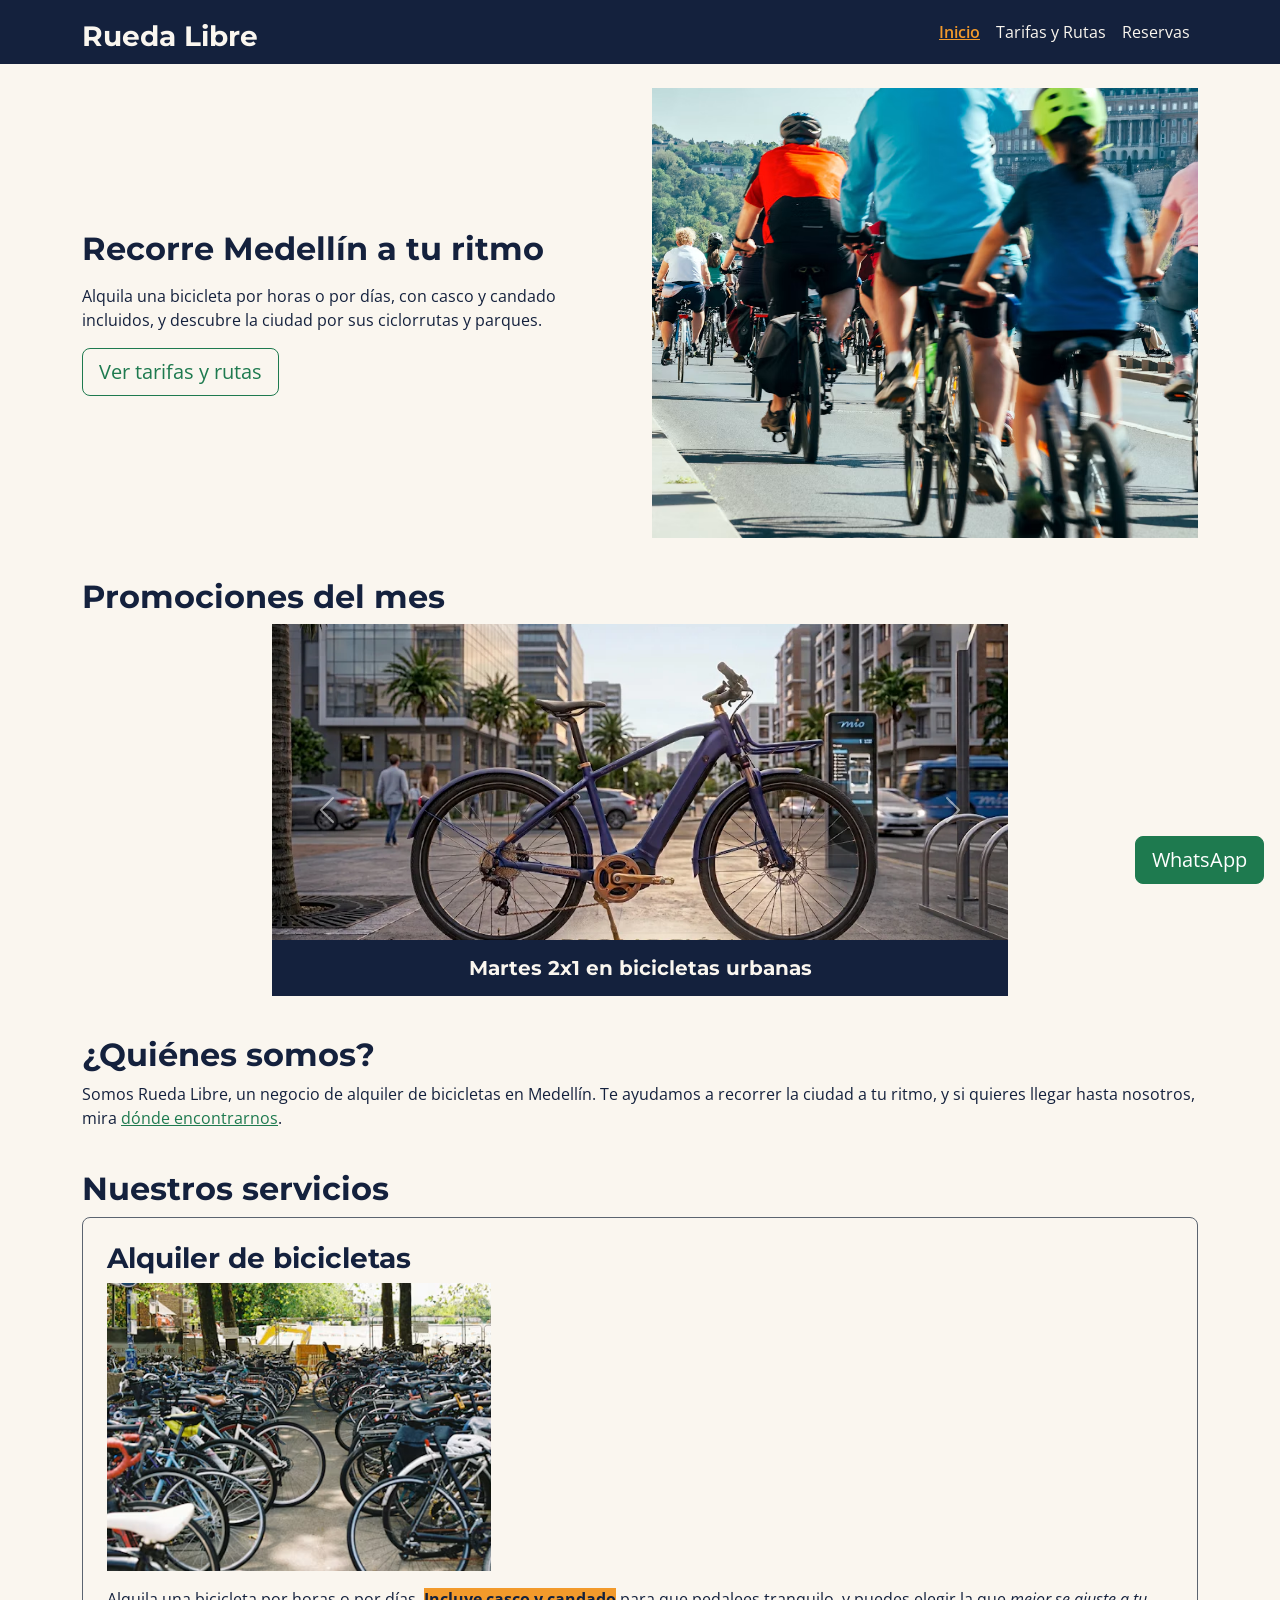
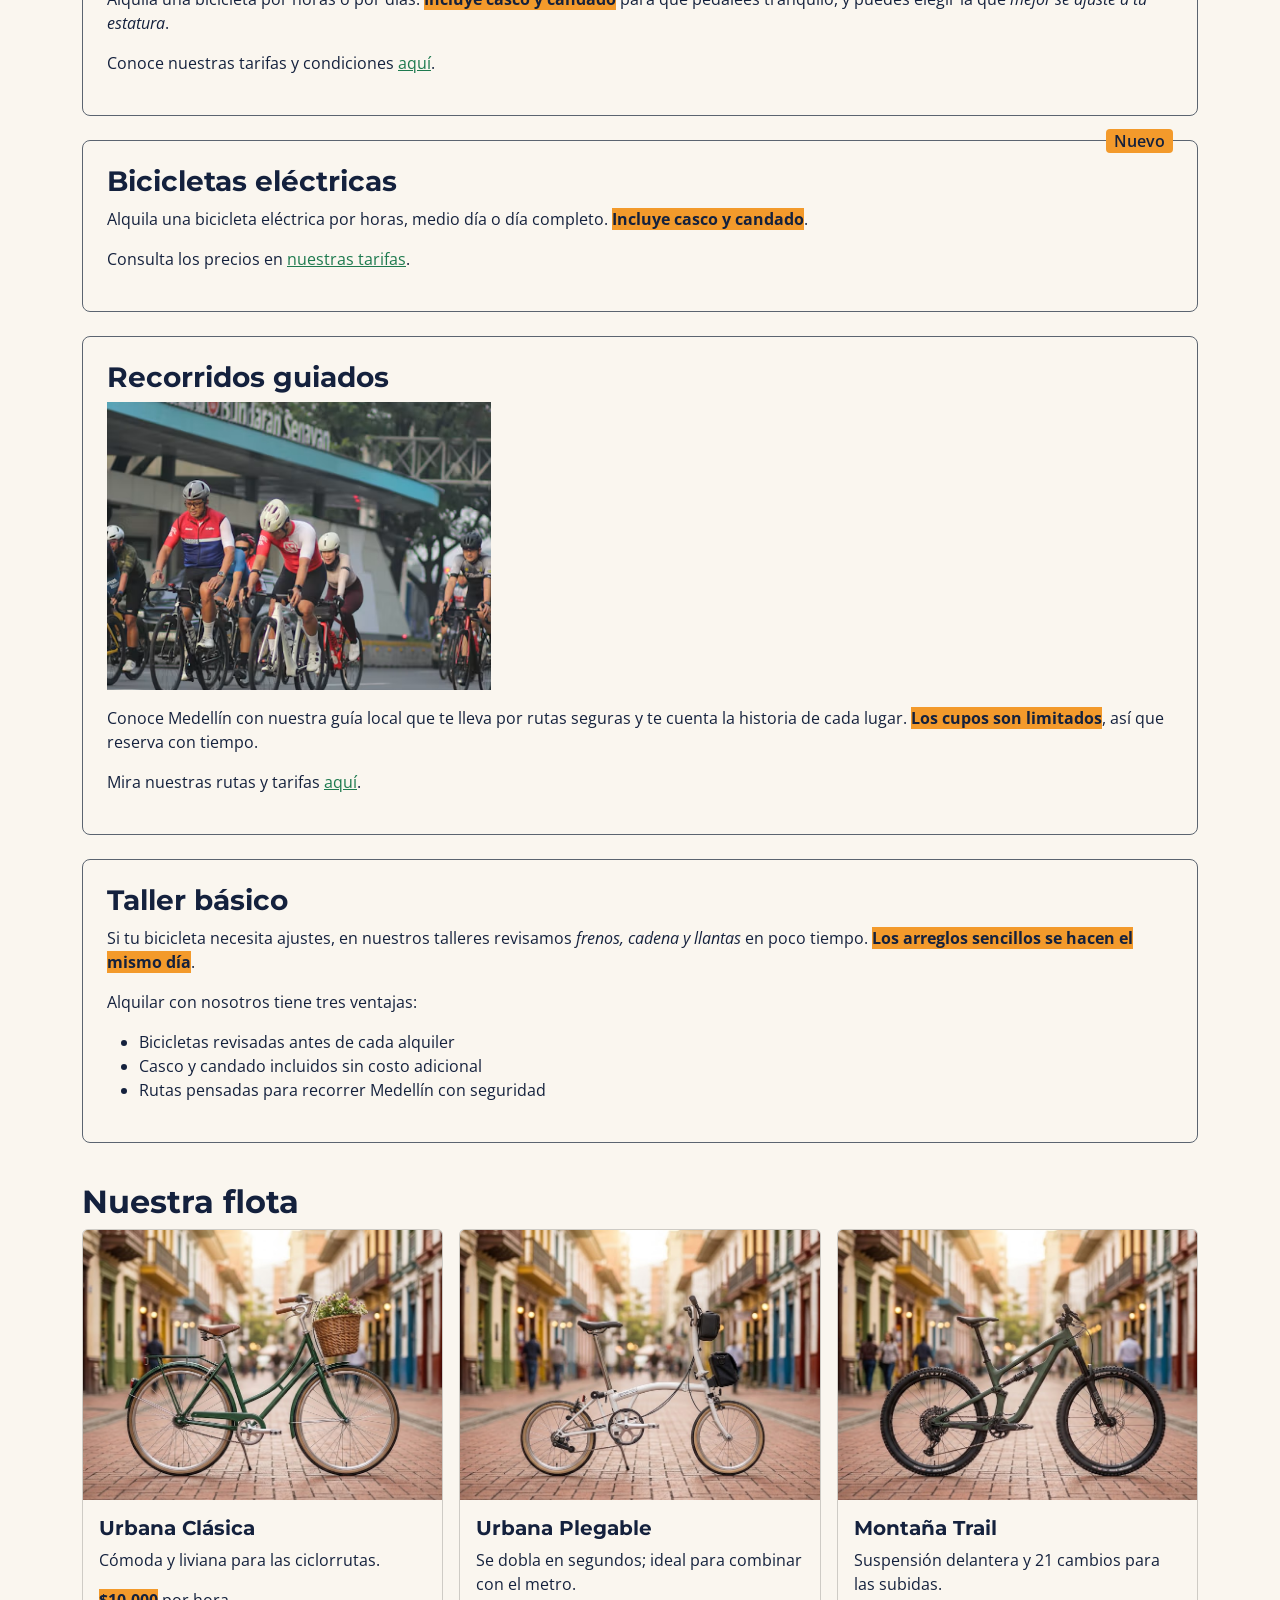
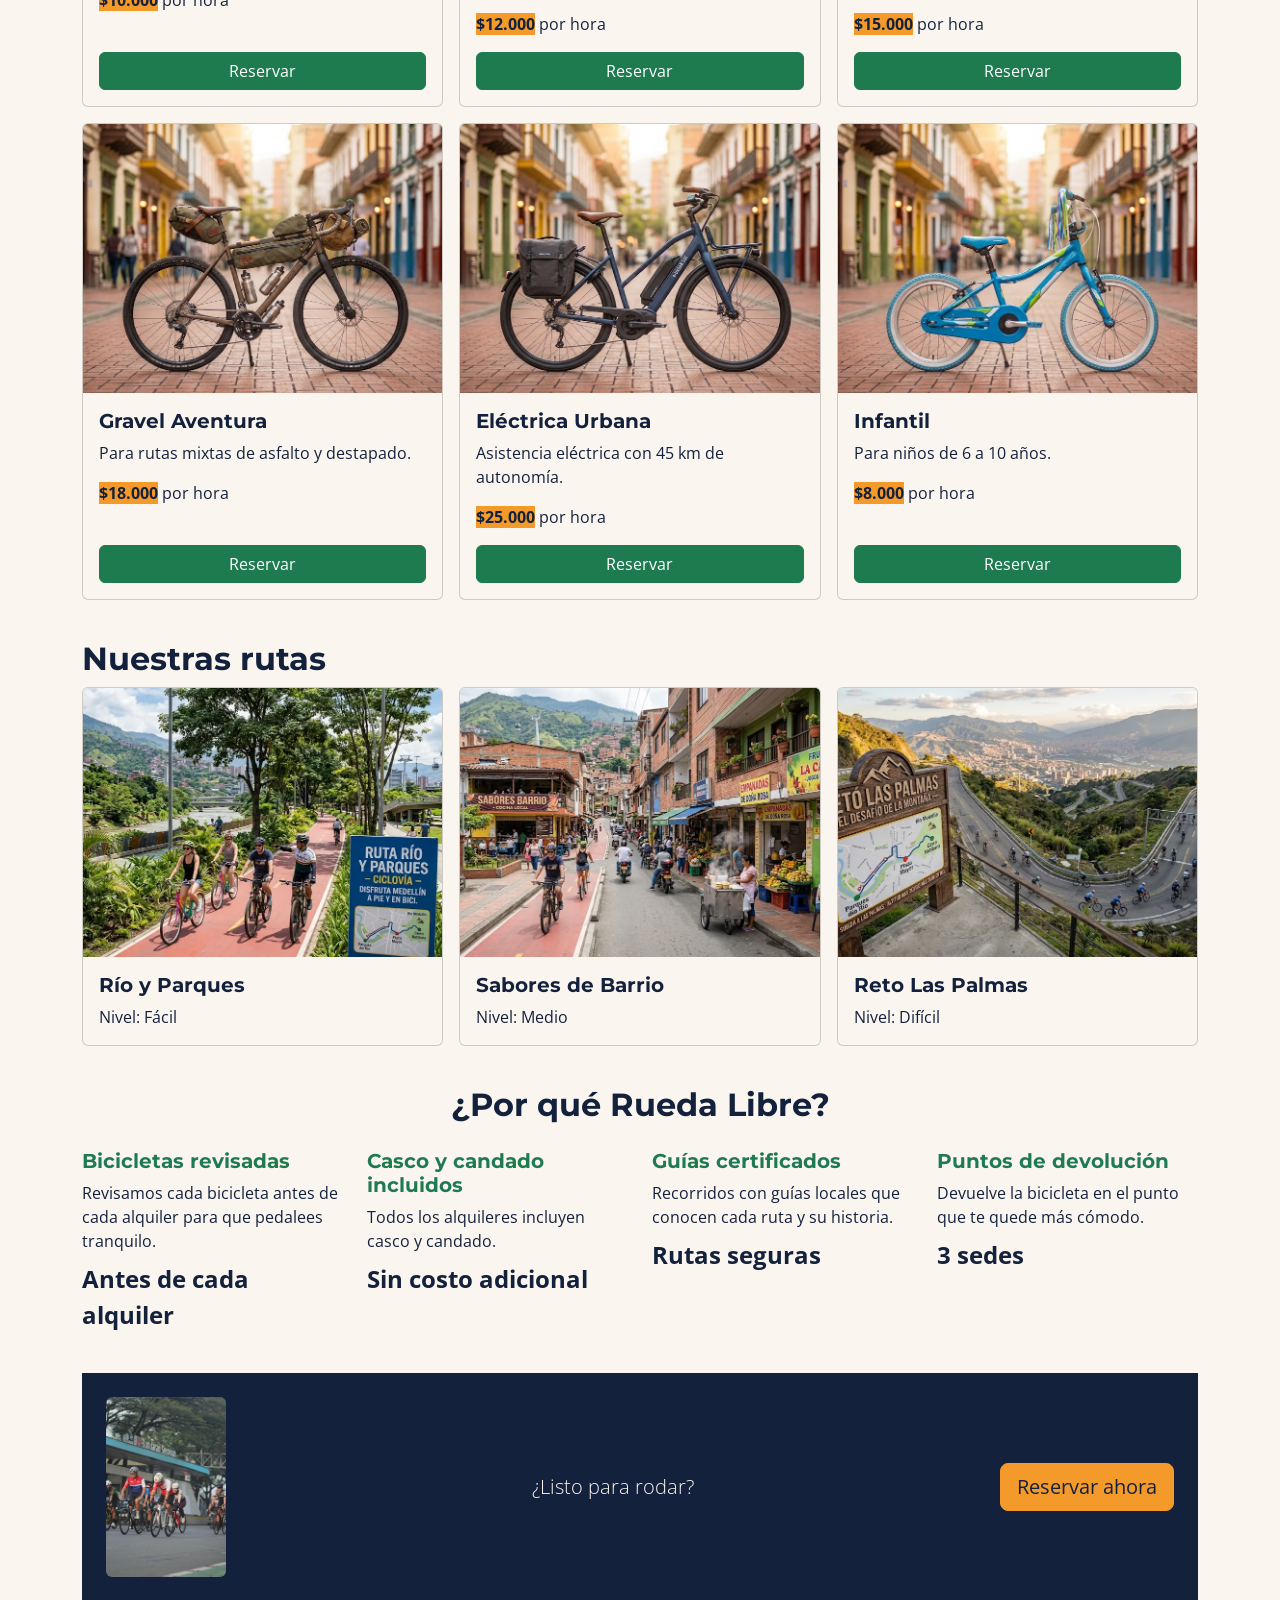
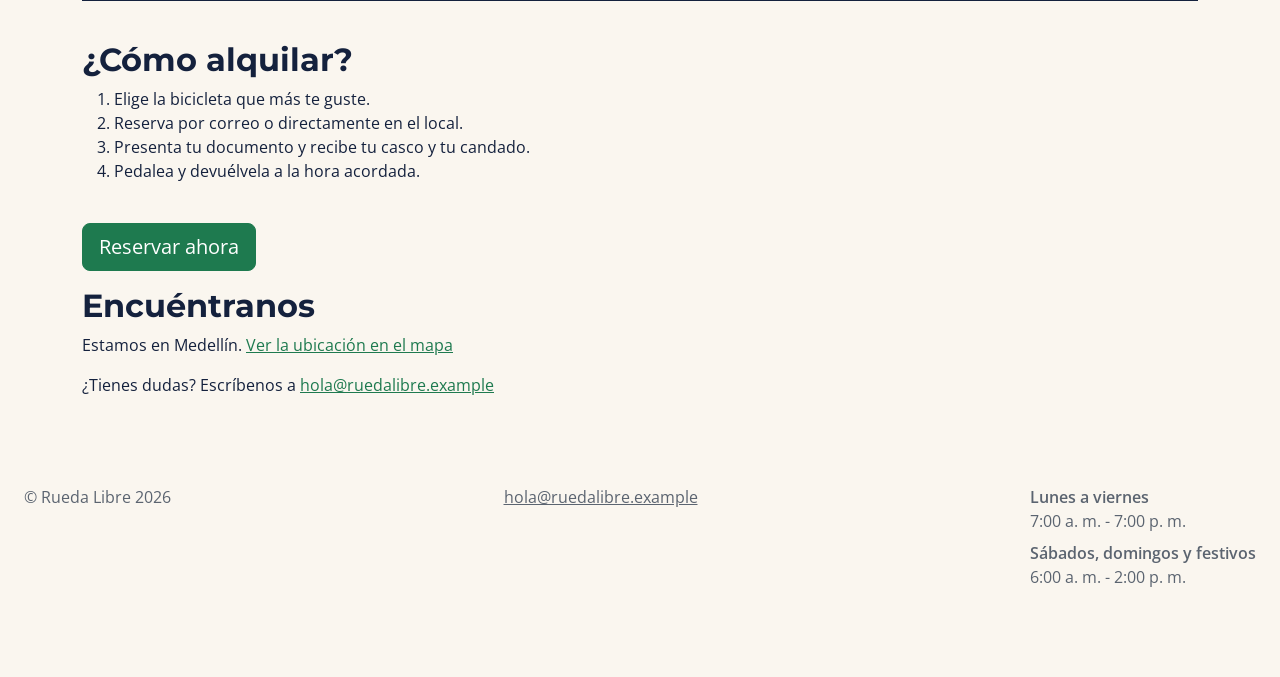
==== commit 0276862e: "feat: carrusel y promociones" ====
--- a/index.html
+++ b/index.html
@@ -47,6 +47,48 @@
         </section>
 
         <section>
+            <h2>Promociones del mes</h2>
+
+            <div class="row justify-content-center">
+                <div class="col-12 col-lg-8">
+                    <div id="carrusel-promociones" class="carousel slide" data-bs-ride="carousel">
+                        <div class="carousel-inner">
+                            <div class="carousel-item active">
+                                <div class="ratio ratio-21x9">
+                                    <img src="img/promociones/martes-2x1-urbanas.jpg" class="d-block w-100 object-fit-cover" alt="Bicicletas urbanas de Rueda Libre listas para alquilar" width="1200" height="514">
+                                </div>
+                                <h3 class="bg-dark text-light text-center fs-5 mb-0 p-3">Martes 2x1 en bicicletas urbanas</h3>
+                            </div>
+
+                            <div class="carousel-item">
+                                <div class="ratio ratio-21x9">
+                                    <img src="img/promociones/descuento-electricas.jpg" class="d-block w-100 object-fit-cover" alt="Bicicleta eléctrica de Rueda Libre" width="1200" height="514">
+                                </div>
+                                <h3 class="bg-dark text-light text-center fs-5 mb-0 p-3">20 % de descuento en eléctricas de lunes a jueves</h3>
+                            </div>
+
+                            <div class="carousel-item">
+                                <div class="ratio ratio-21x9">
+                                    <img src="img/promociones/cumpleanos-recorrido-gratis.jpg" class="d-block w-100 object-fit-cover" alt="Grupo de ciclistas celebrando durante un recorrido guiado" width="1200" height="514">
+                                </div>
+                                <h3 class="bg-dark text-light text-center fs-5 mb-0 p-3">Si cumples años, el recorrido guiado es gratis</h3>
+                            </div>
+                        </div>
+
+                        <button class="carousel-control-prev" type="button" data-bs-target="#carrusel-promociones" data-bs-slide="prev">
+                            <span class="carousel-control-prev-icon" aria-hidden="true"></span>
+                            <span class="visually-hidden">Anterior</span>
+                        </button>
+                        <button class="carousel-control-next" type="button" data-bs-target="#carrusel-promociones" data-bs-slide="next">
+                            <span class="carousel-control-next-icon" aria-hidden="true"></span>
+                            <span class="visually-hidden">Siguiente</span>
+                        </button>
+                    </div>
+                </div>
+            </div>
+        </section>
+
+        <section>
             <h2>¿Quiénes somos?</h2>
             <p>Somos Rueda Libre, un negocio de alquiler de bicicletas en Medellín. Te ayudamos a recorrer la ciudad a tu ritmo, y si quieres llegar hasta nosotros, mira <a href="#encuentranos">dónde encontrarnos</a>.</p>
         </section>
--- a/css/styles.css
+++ b/css/styles.css
@@ -202,6 +202,16 @@
     --bs-btn-active-border-color: var(--color-crema);
 }
 
+/* Controles del carrusel: Bootstrap les quita el contorno al enfocar
+   (outline: 0), así que se devuelve un indicador visible para quien
+   navega con teclado */
+.carousel-control-prev:focus-visible,
+.carousel-control-next:focus-visible {
+    outline: 3px solid var(--color-naranja-pedal);
+    outline-offset: -0.25rem;
+    background-color: rgba(var(--bs-dark-rgb), 0.5);
+}
+
 footer {
     color: var(--color-gris-asfalto);
     padding-bottom: var(--espacio-xl);
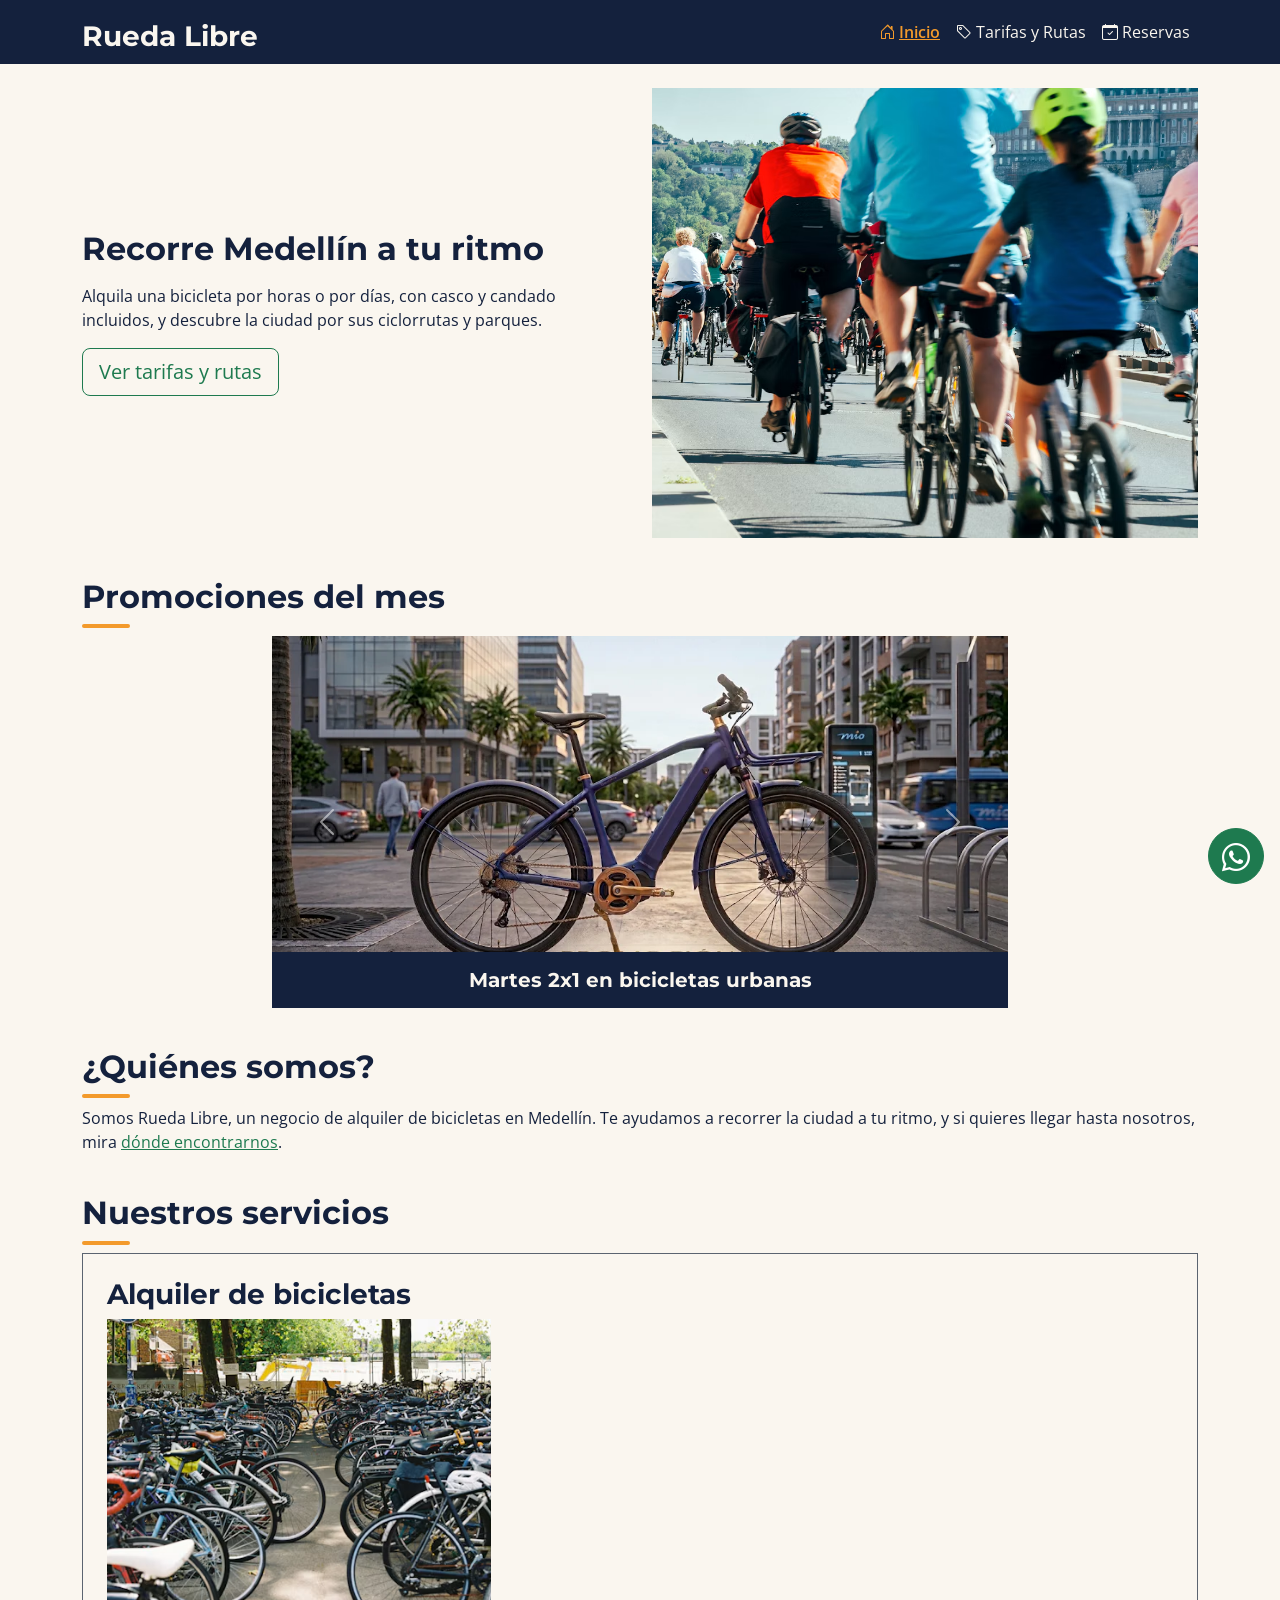
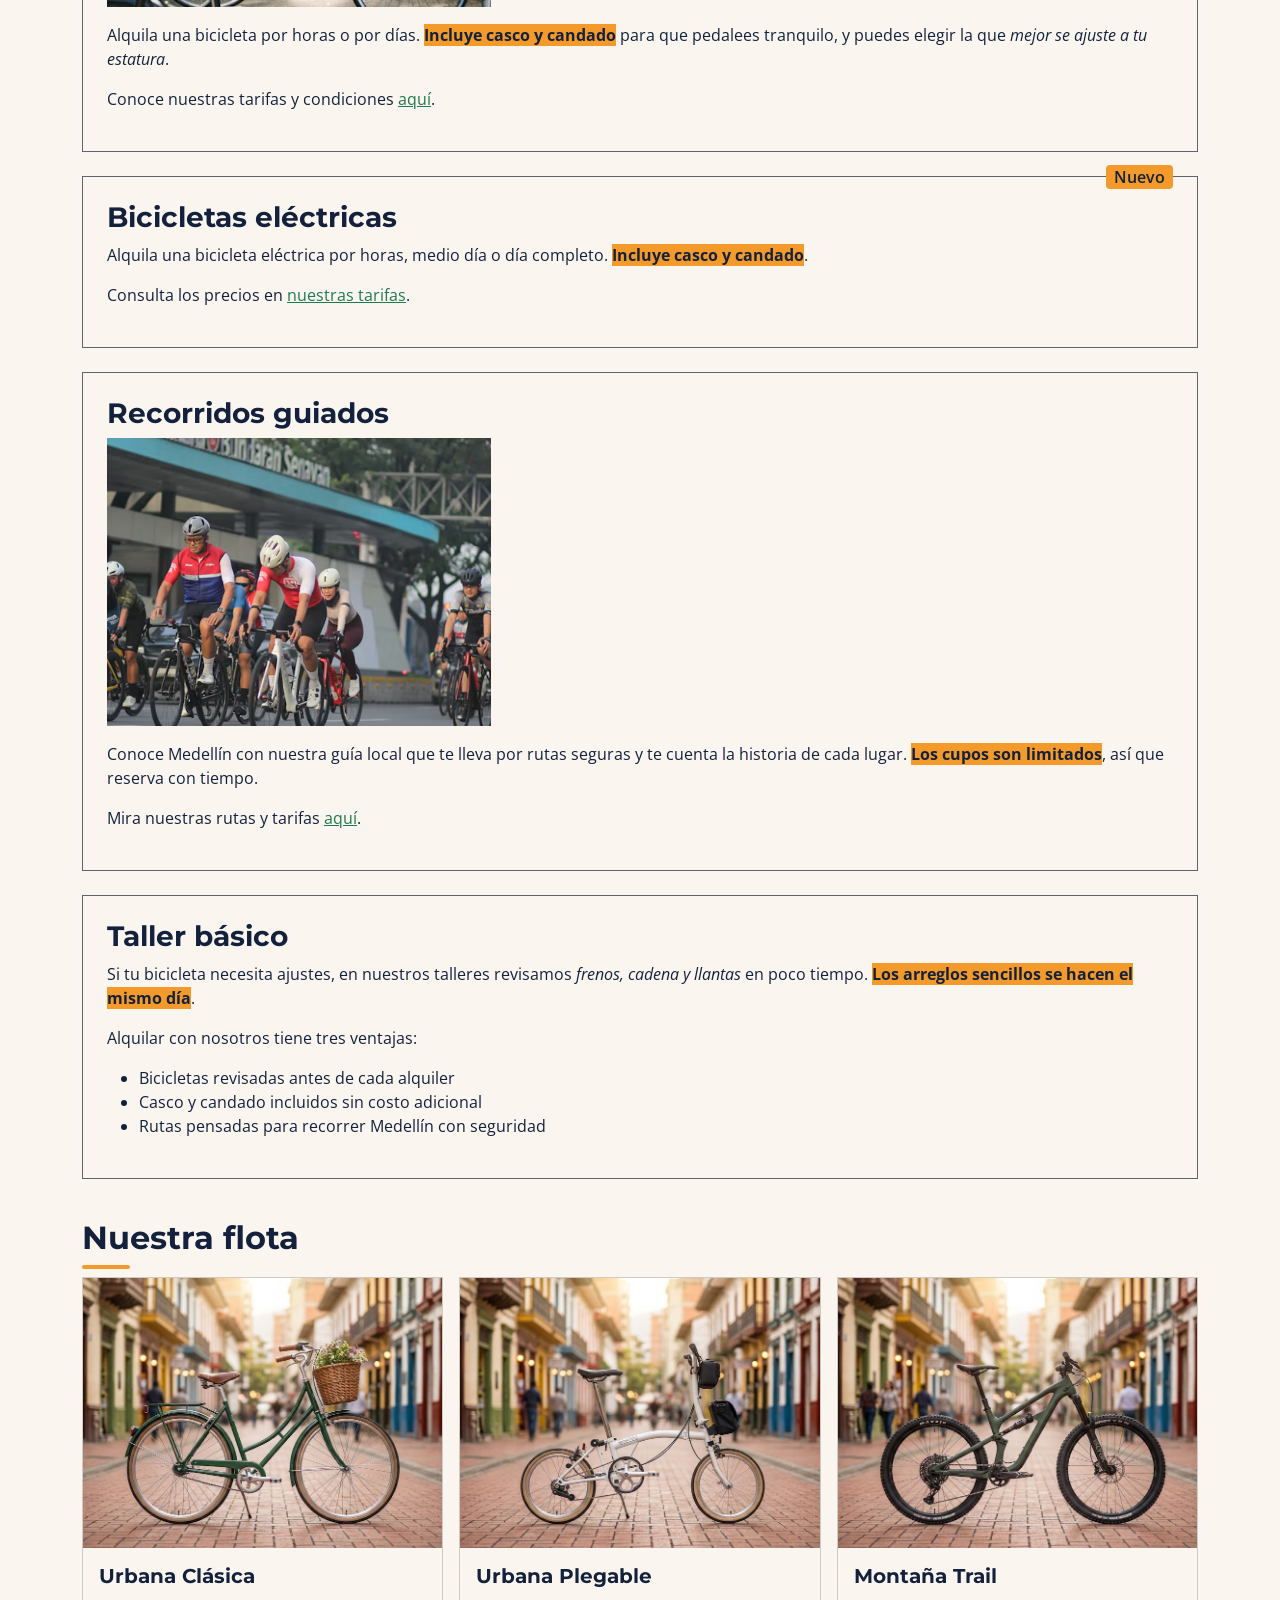
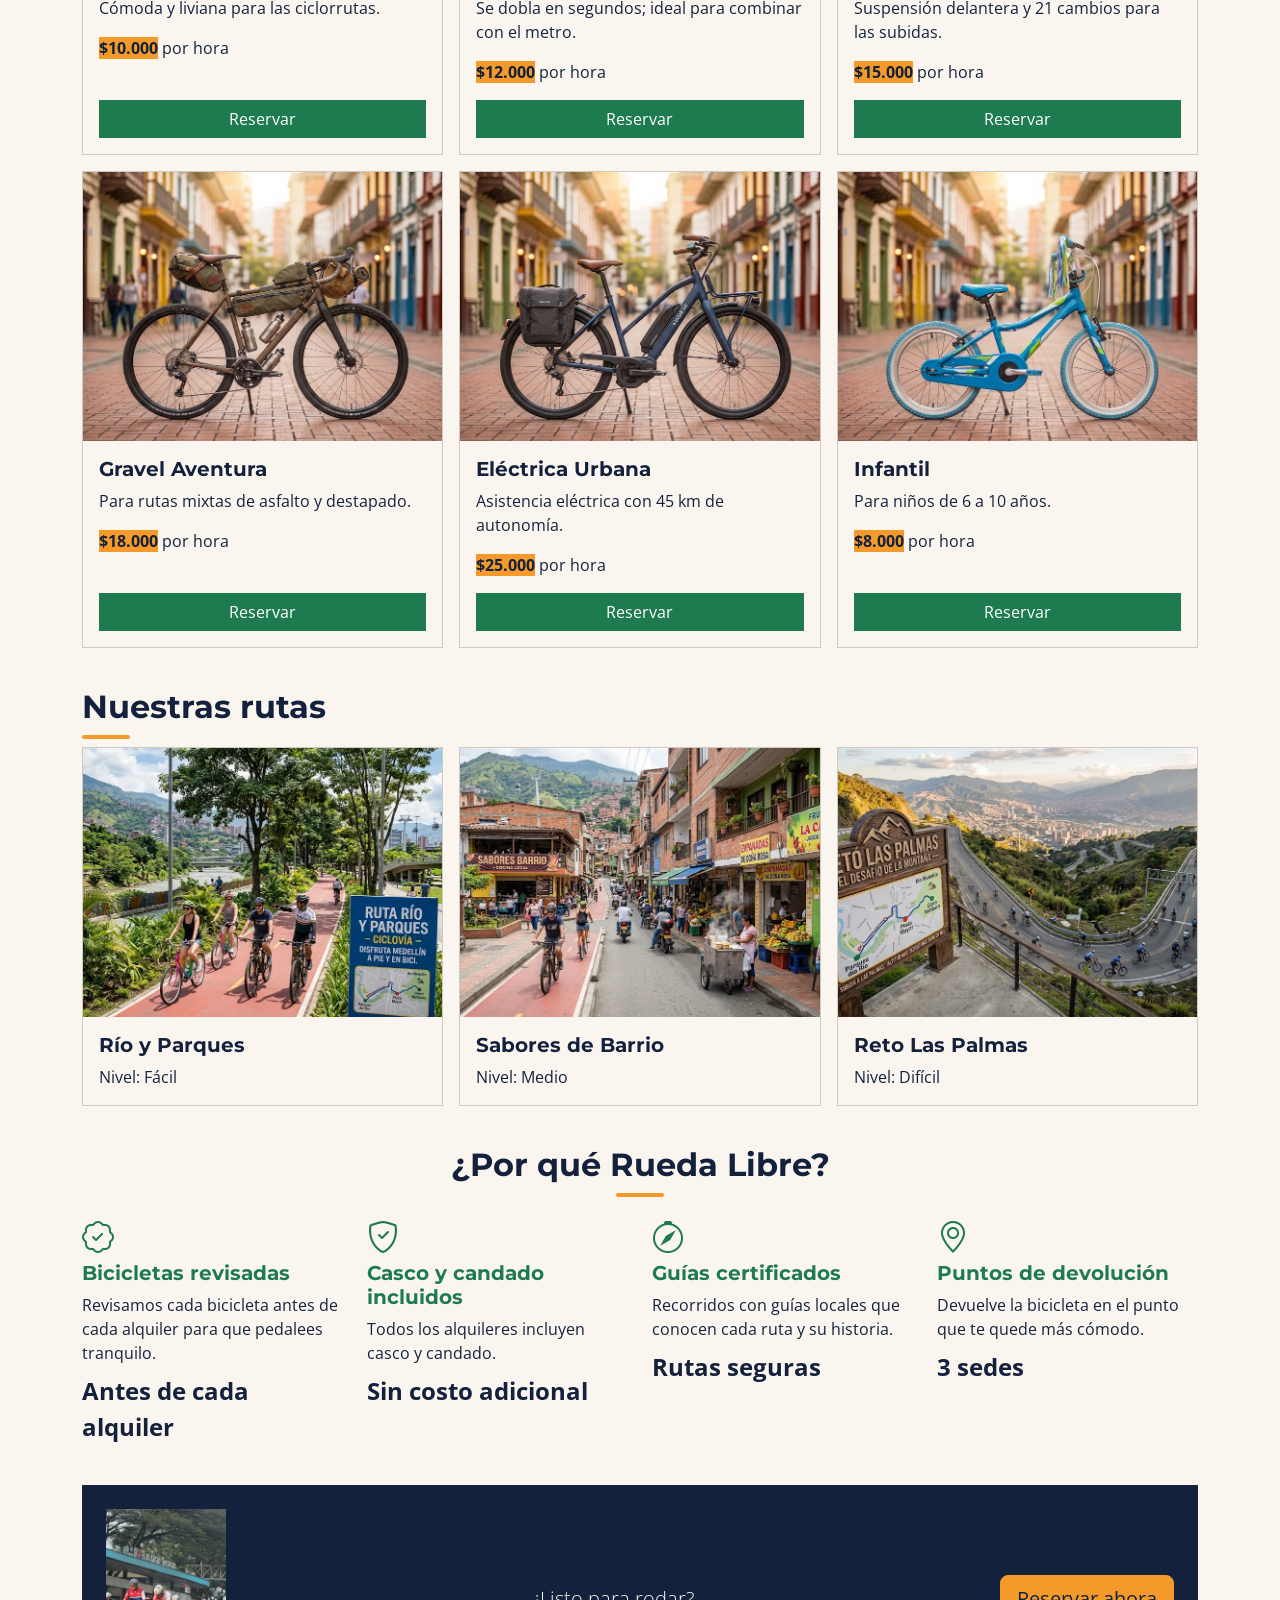
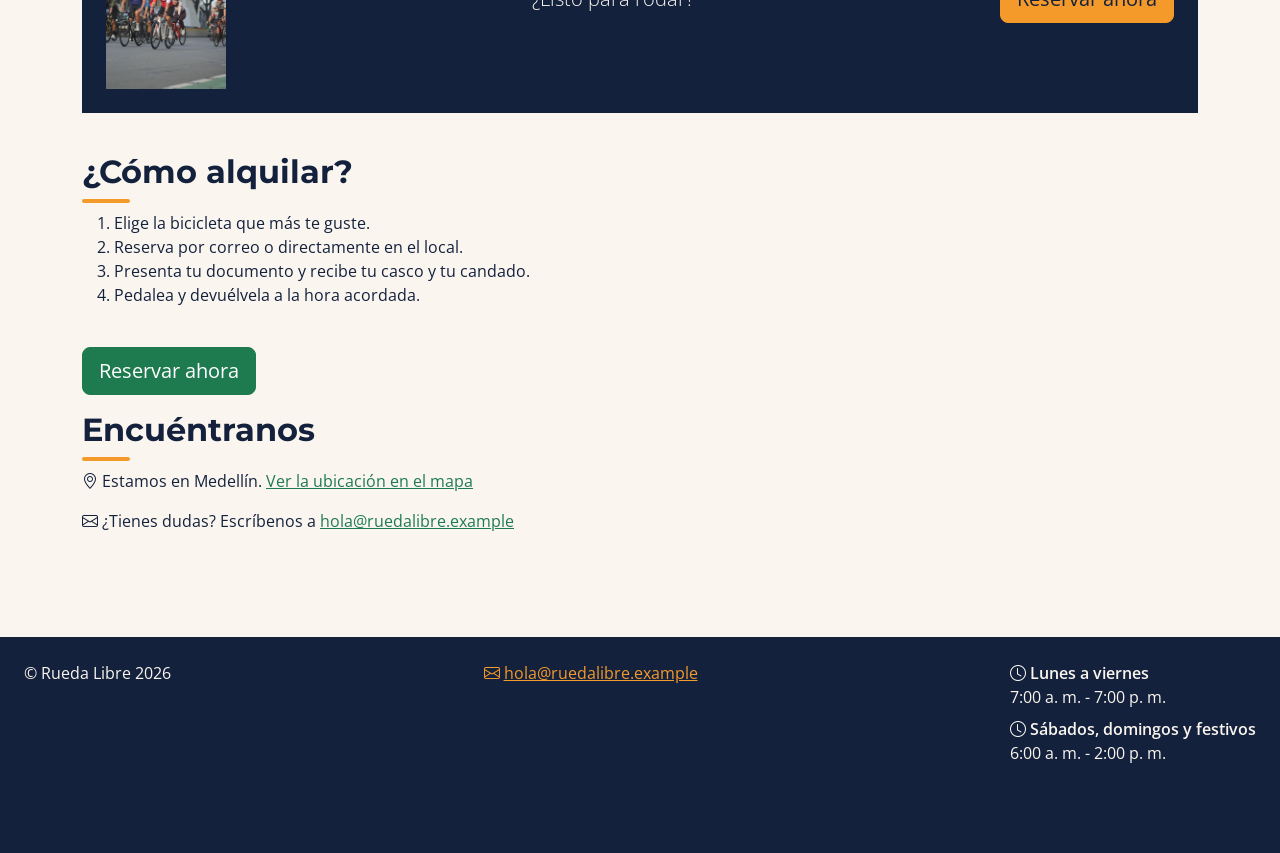
==== commit eddc4649: "feat: Rueda libre v2.0 completo" ====
--- a/index.html
+++ b/index.html
@@ -11,6 +11,7 @@
     <link rel="preconnect" href="https://fonts.gstatic.com" crossorigin>
     <link href="https://fonts.googleapis.com/css2?family=Montserrat:wght@700&family=Open+Sans:wght@400;600&display=swap" rel="stylesheet">
     <link href="https://cdn.jsdelivr.net/npm/bootstrap@5.3.8/dist/css/bootstrap.min.css" rel="stylesheet" integrity="sha384-sRIl4kxILFvY47J16cr9ZwB07vP4J8+LH7qKQnuqkuIAvNWLzeN8tE5YBujZqJLB" crossorigin="anonymous">
+    <link href="https://cdn.jsdelivr.net/npm/bootstrap-icons@1.11.3/font/bootstrap-icons.min.css" rel="stylesheet">
     <link rel="stylesheet" href="css/styles.css">
 </head>
 
@@ -24,9 +25,9 @@
                 </button>
                 <div class="collapse navbar-collapse" id="menu-principal">
                     <ul class="navbar-nav ms-auto">
-                        <li class="nav-item"><a class="nav-link active" aria-current="page" href="index.html">Inicio</a></li>
-                        <li class="nav-item"><a class="nav-link" href="paginas/tarifas.html">Tarifas y Rutas</a></li>
-                        <li class="nav-item"><a class="nav-link" href="paginas/reservas.html">Reservas</a></li>
+                        <li class="nav-item"><a class="nav-link active" aria-current="page" href="index.html"><i class="bi bi-house-door me-1" aria-hidden="true"></i>Inicio</a></li>
+                        <li class="nav-item"><a class="nav-link" href="paginas/tarifas.html"><i class="bi bi-tag me-1" aria-hidden="true"></i>Tarifas y Rutas</a></li>
+                        <li class="nav-item"><a class="nav-link" href="paginas/reservas.html"><i class="bi bi-calendar-check me-1" aria-hidden="true"></i>Reservas</a></li>
                     </ul>
                 </div>
             </div>
@@ -38,7 +39,7 @@
                 <div class="col-12 col-md-6 d-flex flex-column gap-3">
                     <h2 class="mb-0">Recorre Medellín a tu ritmo</h2>
                     <p class="mb-0">Alquila una bicicleta por horas o por días, con casco y candado incluidos, y descubre la ciudad por sus ciclorrutas y parques.</p>
-                    <p class="mb-0"><a class="btn btn-outline-success btn-lg" href="paginas/tarifas.html">Ver tarifas y rutas</a></p>
+                    <p class="mb-0"><a class="btn btn-outline-primary btn-lg" href="paginas/tarifas.html">Ver tarifas y rutas</a></p>
                 </div>
                 <div class="col-12 col-md-6">
                     <img class="portada" src="img/portada.jpg" alt="Ciclistas recorriendo una calle en Medellín en bicicletas de alquiler" width="600">
@@ -47,7 +48,7 @@
         </section>
 
         <section>
-            <h2>Promociones del mes</h2>
+            <h2 class="titulo-seccion">Promociones del mes</h2>
 
             <div class="row justify-content-center">
                 <div class="col-12 col-lg-8">
@@ -89,12 +90,12 @@
         </section>
 
         <section>
-            <h2>¿Quiénes somos?</h2>
+            <h2 class="titulo-seccion">¿Quiénes somos?</h2>
             <p>Somos Rueda Libre, un negocio de alquiler de bicicletas en Medellín. Te ayudamos a recorrer la ciudad a tu ritmo, y si quieres llegar hasta nosotros, mira <a href="#encuentranos">dónde encontrarnos</a>.</p>
         </section>
 
         <section>
-            <h2>Nuestros servicios</h2>
+            <h2 class="titulo-seccion">Nuestros servicios</h2>
 
             <article>
                 <h3>Alquiler de bicicletas</h3>
@@ -130,7 +131,7 @@
         </section>
 
         <section>
-            <h2>Nuestra flota</h2>
+            <h2 class="titulo-seccion">Nuestra flota</h2>
 
             <div class="row g-3">
                 <div class="col-12 col-sm-6 col-lg-4">
@@ -142,7 +143,7 @@
                             <h3 class="fs-5 card-title">Urbana Clásica</h3>
                             <p class="card-text">Cómoda y liviana para las ciclorrutas.</p>
                             <p class="card-text"><strong>$10.000</strong> por hora</p>
-                            <a class="btn btn-success mt-auto" href="paginas/reservas.html" aria-label="Reservar Urbana Clásica">Reservar</a>
+                            <a class="btn btn-primary mt-auto" href="paginas/reservas.html" aria-label="Reservar Urbana Clásica">Reservar</a>
                         </div>
                     </article>
                 </div>
@@ -156,7 +157,7 @@
                             <h3 class="fs-5 card-title">Urbana Plegable</h3>
                             <p class="card-text">Se dobla en segundos; ideal para combinar con el metro.</p>
                             <p class="card-text"><strong>$12.000</strong> por hora</p>
-                            <a class="btn btn-success mt-auto" href="paginas/reservas.html" aria-label="Reservar Urbana Plegable">Reservar</a>
+                            <a class="btn btn-primary mt-auto" href="paginas/reservas.html" aria-label="Reservar Urbana Plegable">Reservar</a>
                         </div>
                     </article>
                 </div>
@@ -170,7 +171,7 @@
                             <h3 class="fs-5 card-title">Montaña Trail</h3>
                             <p class="card-text">Suspensión delantera y 21 cambios para las subidas.</p>
                             <p class="card-text"><strong>$15.000</strong> por hora</p>
-                            <a class="btn btn-success mt-auto" href="paginas/reservas.html" aria-label="Reservar Montaña Trail">Reservar</a>
+                            <a class="btn btn-primary mt-auto" href="paginas/reservas.html" aria-label="Reservar Montaña Trail">Reservar</a>
                         </div>
                     </article>
                 </div>
@@ -184,7 +185,7 @@
                             <h3 class="fs-5 card-title">Gravel Aventura</h3>
                             <p class="card-text">Para rutas mixtas de asfalto y destapado.</p>
                             <p class="card-text"><strong>$18.000</strong> por hora</p>
-                            <a class="btn btn-success mt-auto" href="paginas/reservas.html" aria-label="Reservar Gravel Aventura">Reservar</a>
+                            <a class="btn btn-primary mt-auto" href="paginas/reservas.html" aria-label="Reservar Gravel Aventura">Reservar</a>
                         </div>
                     </article>
                 </div>
@@ -198,7 +199,7 @@
                             <h3 class="fs-5 card-title">Eléctrica Urbana</h3>
                             <p class="card-text">Asistencia eléctrica con 45 km de autonomía.</p>
                             <p class="card-text"><strong>$25.000</strong> por hora</p>
-                            <a class="btn btn-success mt-auto" href="paginas/reservas.html" aria-label="Reservar Eléctrica Urbana">Reservar</a>
+                            <a class="btn btn-primary mt-auto" href="paginas/reservas.html" aria-label="Reservar Eléctrica Urbana">Reservar</a>
                         </div>
                     </article>
                 </div>
@@ -212,15 +213,15 @@
                             <h3 class="fs-5 card-title">Infantil</h3>
                             <p class="card-text">Para niños de 6 a 10 años.</p>
                             <p class="card-text"><strong>$8.000</strong> por hora</p>
-                            <a class="btn btn-success mt-auto" href="paginas/reservas.html" aria-label="Reservar Infantil">Reservar</a>
-                        </div>
-                    </article>
-                </div>
-            </div>
-        </section>
-
-        <section>
-            <h2>Nuestras rutas</h2>
+                            <a class="btn btn-primary mt-auto" href="paginas/reservas.html" aria-label="Reservar Infantil">Reservar</a>
+                        </div>
+                    </article>
+                </div>
+            </div>
+        </section>
+
+        <section>
+            <h2 class="titulo-seccion">Nuestras rutas</h2>
 
             <div class="row g-3">
                 <div class="col-12 col-md-4">
@@ -262,29 +263,33 @@
         </section>
 
         <section>
-            <h2 class="text-center mb-4">¿Por qué Rueda Libre?</h2>
+            <h2 class="titulo-seccion text-center mb-4">¿Por qué Rueda Libre?</h2>
 
             <div class="row g-4">
                 <div class="col-12 col-sm-6 col-lg-3">
-                    <h3 class="fs-5 fw-bold text-success">Bicicletas revisadas</h3>
+                    <i class="bi bi-patch-check icono-beneficio d-block mb-2" aria-hidden="true"></i>
+                    <h3 class="fs-5 fw-bold text-primary">Bicicletas revisadas</h3>
                     <p class="mb-2">Revisamos cada bicicleta antes de cada alquiler para que pedalees tranquilo.</p>
                     <p class="fs-4 fw-bold text-dark mb-0">Antes de cada alquiler</p>
                 </div>
 
                 <div class="col-12 col-sm-6 col-lg-3">
-                    <h3 class="fs-5 fw-bold text-success">Casco y candado incluidos</h3>
+                    <i class="bi bi-shield-check icono-beneficio d-block mb-2" aria-hidden="true"></i>
+                    <h3 class="fs-5 fw-bold text-primary">Casco y candado incluidos</h3>
                     <p class="mb-2">Todos los alquileres incluyen casco y candado.</p>
                     <p class="fs-4 fw-bold text-dark mb-0">Sin costo adicional</p>
                 </div>
 
                 <div class="col-12 col-sm-6 col-lg-3">
-                    <h3 class="fs-5 fw-bold text-success">Guías certificados</h3>
+                    <i class="bi bi-compass icono-beneficio d-block mb-2" aria-hidden="true"></i>
+                    <h3 class="fs-5 fw-bold text-primary">Guías certificados</h3>
                     <p class="mb-2">Recorridos con guías locales que conocen cada ruta y su historia.</p>
                     <p class="fs-4 fw-bold text-dark mb-0">Rutas seguras</p>
                 </div>
 
                 <div class="col-12 col-sm-6 col-lg-3">
-                    <h3 class="fs-5 fw-bold text-success">Puntos de devolución</h3>
+                    <i class="bi bi-geo-alt icono-beneficio d-block mb-2" aria-hidden="true"></i>
+                    <h3 class="fs-5 fw-bold text-primary">Puntos de devolución</h3>
                     <p class="mb-2">Devuelve la bicicleta en el punto que te quede más cómodo.</p>
                     <p class="fs-4 fw-bold text-dark mb-0">3 sedes</p>
                 </div>
@@ -294,11 +299,11 @@
         <section class="bg-dark text-light p-4 d-flex flex-column flex-md-row justify-content-md-between align-items-center gap-3">
             <img class="d-none d-md-block rounded" src="img/ruta.jpg" alt="" width="120" height="90">
             <p class="lead mb-0">¿Listo para rodar?</p>
-            <a class="btn btn-warning btn-lg" href="paginas/reservas.html">Reservar ahora</a>
-        </section>
-
-        <section>
-            <h2>¿Cómo alquilar?</h2>
+            <a class="btn btn-pedal btn-lg" href="paginas/reservas.html">Reservar ahora</a>
+        </section>
+
+        <section>
+            <h2 class="titulo-seccion">¿Cómo alquilar?</h2>
             <ol>
                 <li>Elige la bicicleta que más te guste.</li>
                 <li>Reserva por correo o directamente en el local.</li>
@@ -307,28 +312,28 @@
             </ol>
         </section>
 
-        <p><a class="btn btn-success btn-lg" href="paginas/reservas.html">Reservar ahora</a></p>
+        <p><a class="btn btn-primary btn-lg" href="paginas/reservas.html">Reservar ahora</a></p>
 
         <section id="encuentranos">
-            <h2>Encuéntranos</h2>
-            <p>Estamos en Medellín. <a href="https://maps.app.goo.gl/3kkaaQt13K77TyQ47" target="_blank" rel="noopener noreferrer">Ver la ubicación en el mapa</a></p>
-            <p>¿Tienes dudas? Escríbenos a <a href="mailto:hola@ruedalibre.example">hola@ruedalibre.example</a></p>
+            <h2 class="titulo-seccion">Encuéntranos</h2>
+            <p><i class="bi bi-geo-alt me-1" aria-hidden="true"></i>Estamos en Medellín. <a href="https://maps.app.goo.gl/3kkaaQt13K77TyQ47" target="_blank" rel="noopener noreferrer">Ver la ubicación en el mapa</a></p>
+            <p><i class="bi bi-envelope me-1" aria-hidden="true"></i>¿Tienes dudas? Escríbenos a <a href="mailto:hola@ruedalibre.example">hola@ruedalibre.example</a></p>
         </section>
     </main>
-    <footer class="d-flex flex-column flex-md-row flex-md-wrap justify-content-md-between align-items-start gap-4 px-4 pt-4">
+    <footer class="pie-sitio d-flex flex-column flex-md-row flex-md-wrap justify-content-md-between align-items-start gap-4 px-4 pt-4">
         <p>&copy; Rueda Libre 2026</p>
         <address>
-            <a href="mailto:hola@ruedalibre.example">hola@ruedalibre.example</a>
+            <a href="mailto:hola@ruedalibre.example"><i class="bi bi-envelope me-1" aria-hidden="true"></i>hola@ruedalibre.example</a>
         </address>
         <dl>
-            <dt>Lunes a viernes</dt>
+            <dt><i class="bi bi-clock me-1" aria-hidden="true"></i>Lunes a viernes</dt>
             <dd>7:00 a. m. - 7:00 p. m.</dd>
 
-            <dt>Sábados, domingos y festivos</dt>
+            <dt><i class="bi bi-clock me-1" aria-hidden="true"></i>Sábados, domingos y festivos</dt>
             <dd>6:00 a. m. - 2:00 p. m.</dd>
         </dl>
     </footer>
-    <a class="btn btn-success btn-lg position-fixed bottom-0 end-0 m-3 z-3" href="https://wa.me/573000000000" target="_blank" rel="noopener noreferrer">WhatsApp</a>
+    <a class="btn btn-primary btn-whatsapp position-fixed bottom-0 end-0 m-3 z-3" href="https://wa.me/573000000000" target="_blank" rel="noopener noreferrer" aria-label="Escribir por WhatsApp (se abre en una pestaña nueva)"><i class="bi bi-whatsapp " aria-hidden="true"></i></a>
     <script src="https://cdn.jsdelivr.net/npm/bootstrap@5.3.8/dist/js/bootstrap.bundle.min.js" integrity="sha384-FKyoEForCGlyvwx9Hj09JcYn3nv7wiPVlz7YYwJrWVcXK/BmnVDxM+D2scQbITxI" crossorigin="anonymous"></script>
 </body>
 
--- a/css/styles.css
+++ b/css/styles.css
@@ -19,6 +19,12 @@
     --bs-body-font-family: var(--fuente-texto);
     --bs-link-color-rgb: 30, 122, 79;
     --bs-link-hover-color-rgb: 20, 33, 61;
+    --bs-primary: var(--color-verde-ruta);
+    --bs-primary-rgb: 30, 122, 79;
+    --bs-link-color: var(--color-verde-ruta);
+    --bs-link-hover-color: var(--color-azul-noche);
+    --bs-border-radius: var(--bs-border-radius);
+    --bs-focus-ring-color: rgba(30, 122, 79, 0.25);
     --bs-success-rgb: 30, 122, 79;
     --bs-warning-rgb: 243, 154, 43;
     --bs-dark-rgb: 20, 33, 61;
@@ -106,6 +112,7 @@
     width: 100%;
     min-height: 50vh;
     object-fit: cover;
+    border-radius: var(--bs-border-radius);
 }
 
 section > article {
@@ -114,7 +121,7 @@
     padding: var(--espacio-md);
     margin-bottom: var(--espacio-md);
     border: 1px solid var(--color-gris-asfalto);
-    border-radius: 0.5rem;
+    border-radius: var(--bs-border-radius);
 }
 
 section > article h3 {
@@ -168,38 +175,77 @@
     color: var(--color-crema);
 }
 
-.btn-success {
+/* Botón principal: Verde Ruta; al pasar o presionar, Naranja Pedal con texto oscuro */
+.btn-primary {
+    --bs-btn-color: #fff;
     --bs-btn-bg: var(--color-verde-ruta);
     --bs-btn-border-color: var(--color-verde-ruta);
     --bs-btn-hover-color: var(--color-azul-noche);
     --bs-btn-hover-bg: var(--color-naranja-pedal);
     --bs-btn-hover-border-color: var(--color-naranja-pedal);
+    --bs-btn-focus-shadow-rgb: 30, 122, 79;
     --bs-btn-active-color: var(--color-azul-noche);
     --bs-btn-active-bg: var(--color-naranja-pedal);
     --bs-btn-active-border-color: var(--color-naranja-pedal);
-}
-
-.btn-outline-success {
+    --bs-btn-disabled-color: #fff;
+    --bs-btn-disabled-bg: var(--color-verde-ruta);
+    --bs-btn-disabled-border-color: var(--color-verde-ruta);
+}
+
+.btn-outline-primary {
     --bs-btn-color: var(--color-verde-ruta);
     --bs-btn-border-color: var(--color-verde-ruta);
     --bs-btn-hover-color: var(--color-azul-noche);
     --bs-btn-hover-bg: var(--color-naranja-pedal);
     --bs-btn-hover-border-color: var(--color-naranja-pedal);
+    --bs-btn-focus-shadow-rgb: 30, 122, 79;
     --bs-btn-active-color: var(--color-azul-noche);
     --bs-btn-active-bg: var(--color-naranja-pedal);
     --bs-btn-active-border-color: var(--color-naranja-pedal);
-}
-
-.btn-warning {
+    --bs-btn-disabled-color: var(--color-verde-ruta);
+    --bs-btn-disabled-border-color: var(--color-verde-ruta);
+}
+
+/* Variante propia: Naranja Pedal con texto Azul Noche (el blanco no cumple el contraste) */
+.btn-pedal {
     --bs-btn-color: var(--color-azul-noche);
     --bs-btn-bg: var(--color-naranja-pedal);
     --bs-btn-border-color: var(--color-naranja-pedal);
     --bs-btn-hover-color: var(--color-azul-noche);
     --bs-btn-hover-bg: var(--color-crema);
     --bs-btn-hover-border-color: var(--color-crema);
+    --bs-btn-focus-shadow-rgb: 243, 154, 43;
     --bs-btn-active-color: var(--color-azul-noche);
     --bs-btn-active-bg: var(--color-crema);
     --bs-btn-active-border-color: var(--color-crema);
+    --bs-btn-disabled-color: var(--color-azul-noche);
+    --bs-btn-disabled-bg: var(--color-naranja-pedal);
+    --bs-btn-disabled-border-color: var(--color-naranja-pedal);
+}
+
+/* Botón flotante de WhatsApp: circular, solo ícono */
+.btn-whatsapp {
+    display: inline-flex;
+    align-items: center;
+    justify-content: center;
+    width: 3.5rem;
+    height: 3.5rem;
+    padding: 0;
+    border-radius: 50%;
+    font-size: 1.75rem;
+}
+
+/* Cierre de las alertas y modales: el anillo de foco azul de Bootstrap pasa a verde */
+.btn-close {
+    --bs-btn-close-focus-shadow: 0 0 0 0.25rem rgba(30, 122, 79, 0.25);
+}
+
+/* Alerta informativa en colores de marca */
+.alert-info {
+    --bs-alert-color: var(--color-azul-noche);
+    --bs-alert-bg: rgba(30, 122, 79, 0.1);
+    --bs-alert-border-color: rgba(30, 122, 79, 0.4);
+    --bs-alert-link-color: var(--color-azul-noche);
 }
 
 /* Controles del carrusel: Bootstrap les quita el contorno al enfocar
@@ -212,31 +258,62 @@
     background-color: rgba(var(--bs-dark-rgb), 0.5);
 }
 
-footer {
-    color: var(--color-gris-asfalto);
+/* Clases propias (complementan a Bootstrap sin cambiar sus clases) */
+.titulo-seccion::after {
+    content: "";
+    display: block;
+    width: 3rem;
+    height: 0.25rem;
+    margin-top: var(--espacio-xs);
+    border-radius: 0.125rem;
+    background-color: var(--color-naranja-pedal);
+}
+
+.titulo-seccion.text-center::after {
+    margin-inline: auto;
+}
+
+.icono-beneficio {
+    font-size: 2rem;
+    line-height: 1;
+    color: var(--color-verde-ruta);
+}
+
+.pie-sitio {
+    margin-top: var(--espacio-lg);
     padding-bottom: var(--espacio-xl);
-}
-
-footer p,
-footer address,
-footer dl {
+    background-color: var(--color-azul-noche);
+    color: var(--color-crema);
+}
+
+.pie-sitio p,
+.pie-sitio address,
+.pie-sitio dl {
     margin: 0;
 }
 
-footer address {
+.pie-sitio address {
     font-style: normal;
 }
 
-footer dd {
+.pie-sitio dd {
     margin-left: 0;
 }
 
-footer dt {
-    font-weight: 600;
-}
-
-footer a {
-    color: var(--color-gris-asfalto);
+.pie-sitio dt {
+    font-weight: 600;
+}
+
+.pie-sitio a {
+    color: var(--color-naranja-pedal);
+}
+
+.pie-sitio a:hover {
+    color: var(--color-crema);
+}
+
+.pie-sitio a:focus-visible {
+    outline-color: var(--color-naranja-pedal);
 }
 
 @media (min-width: 768px) {
@@ -260,38 +337,22 @@
     margin: 0 0 var(--espacio-md);
     padding: var(--espacio-sm);
     border: 1px solid var(--color-gris-asfalto);
-    border-radius: 0.5rem;
+    border-radius: var(--bs-border-radius);
 }
 
 legend {
     font-weight: 600;
 }
 
-fieldset p {
-    margin: 0 0 var(--espacio-sm);
-}
-
-input,
-select,
-textarea {
-    font-family: var(--fuente-texto);
-    color: var(--color-azul-noche);
-    border: 2px solid var(--color-gris-asfalto);
-    border-radius: 0.25rem;
-    padding: var(--espacio-xs);
-}
-
-input:not([type="radio"]):not([type="checkbox"]),
-select,
-textarea {
-    display: block;
-    width: 100%;
-    margin-top: var(--espacio-xs);
-}
-
-input:focus,
-select:focus,
-textarea:focus {
+.form-control:focus,
+.form-select:focus,
+.form-check-input:focus {
+    border-color: var(--color-verde-ruta);
+    box-shadow: 0 0 0 0.25rem rgba(30, 122, 79, 0.25);
+}
+
+.form-check-input:checked {
+    background-color: var(--color-verde-ruta);
     border-color: var(--color-verde-ruta);
 }
 
